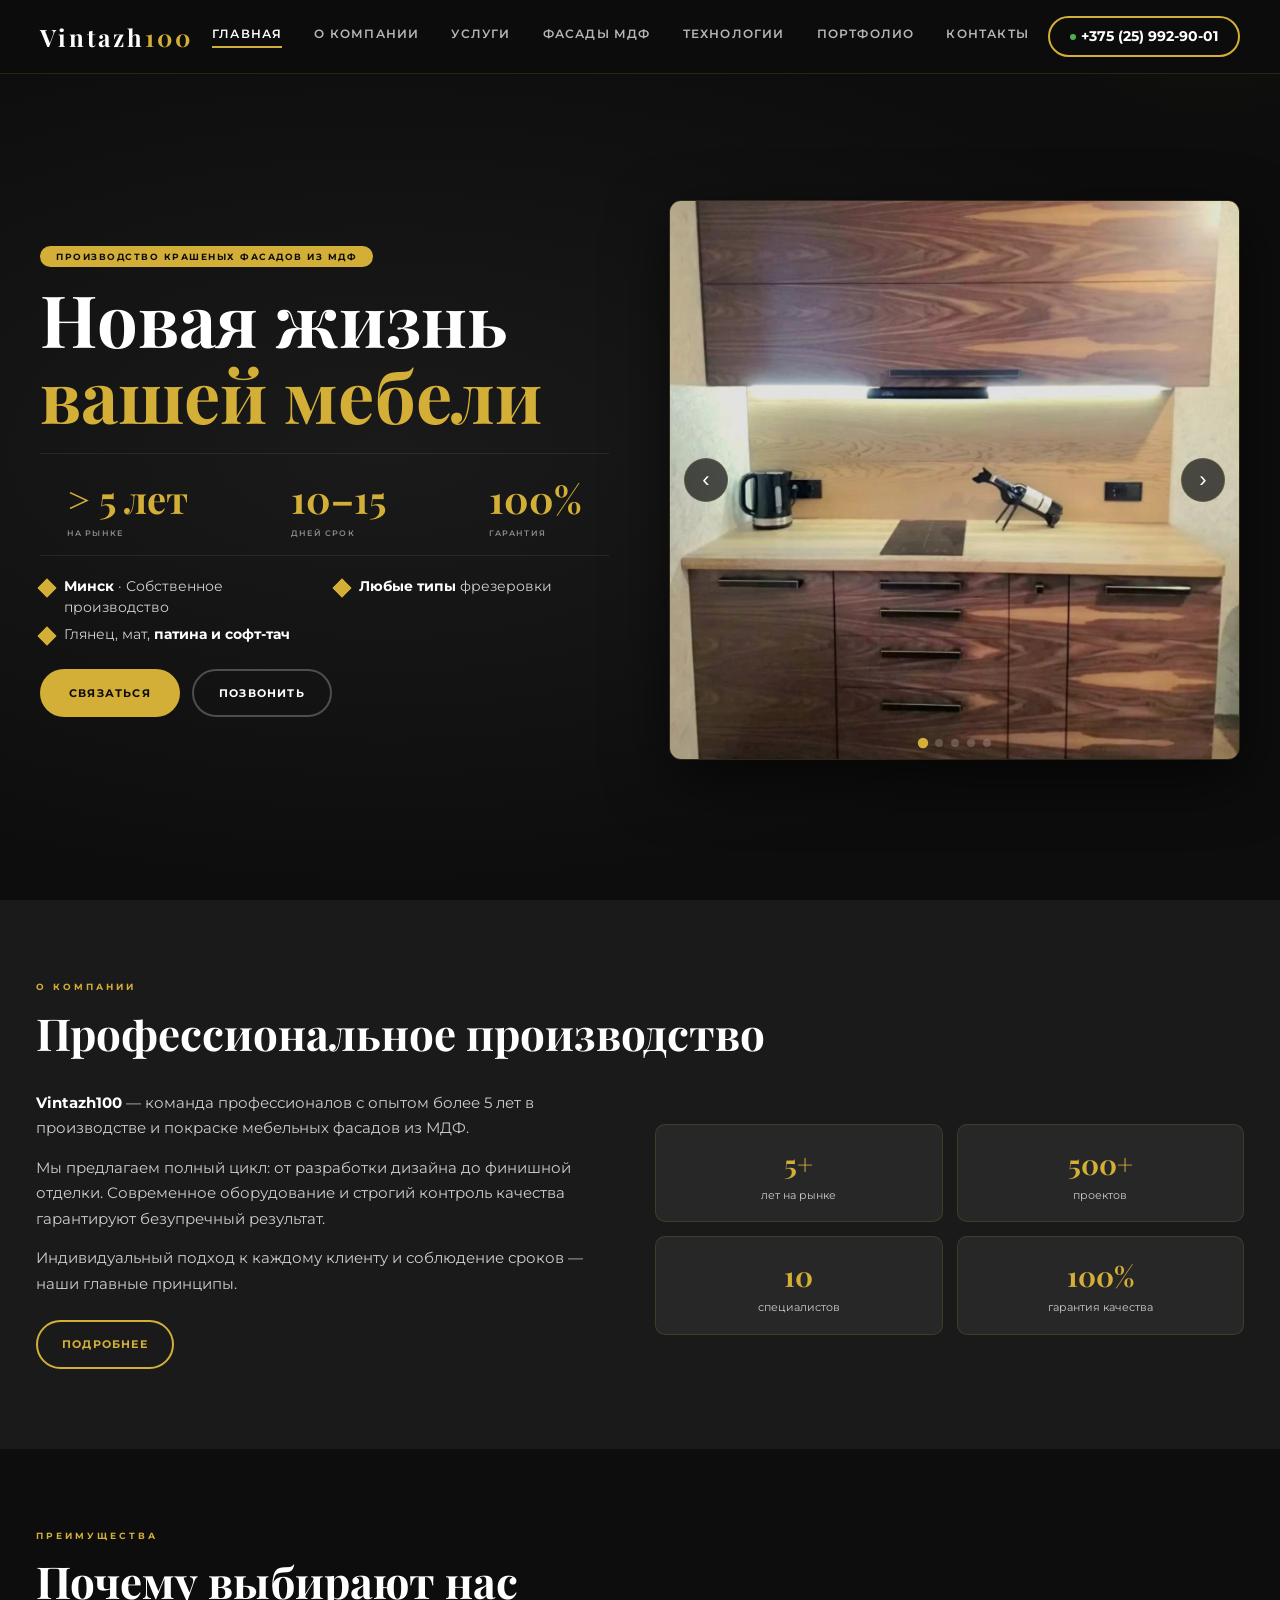
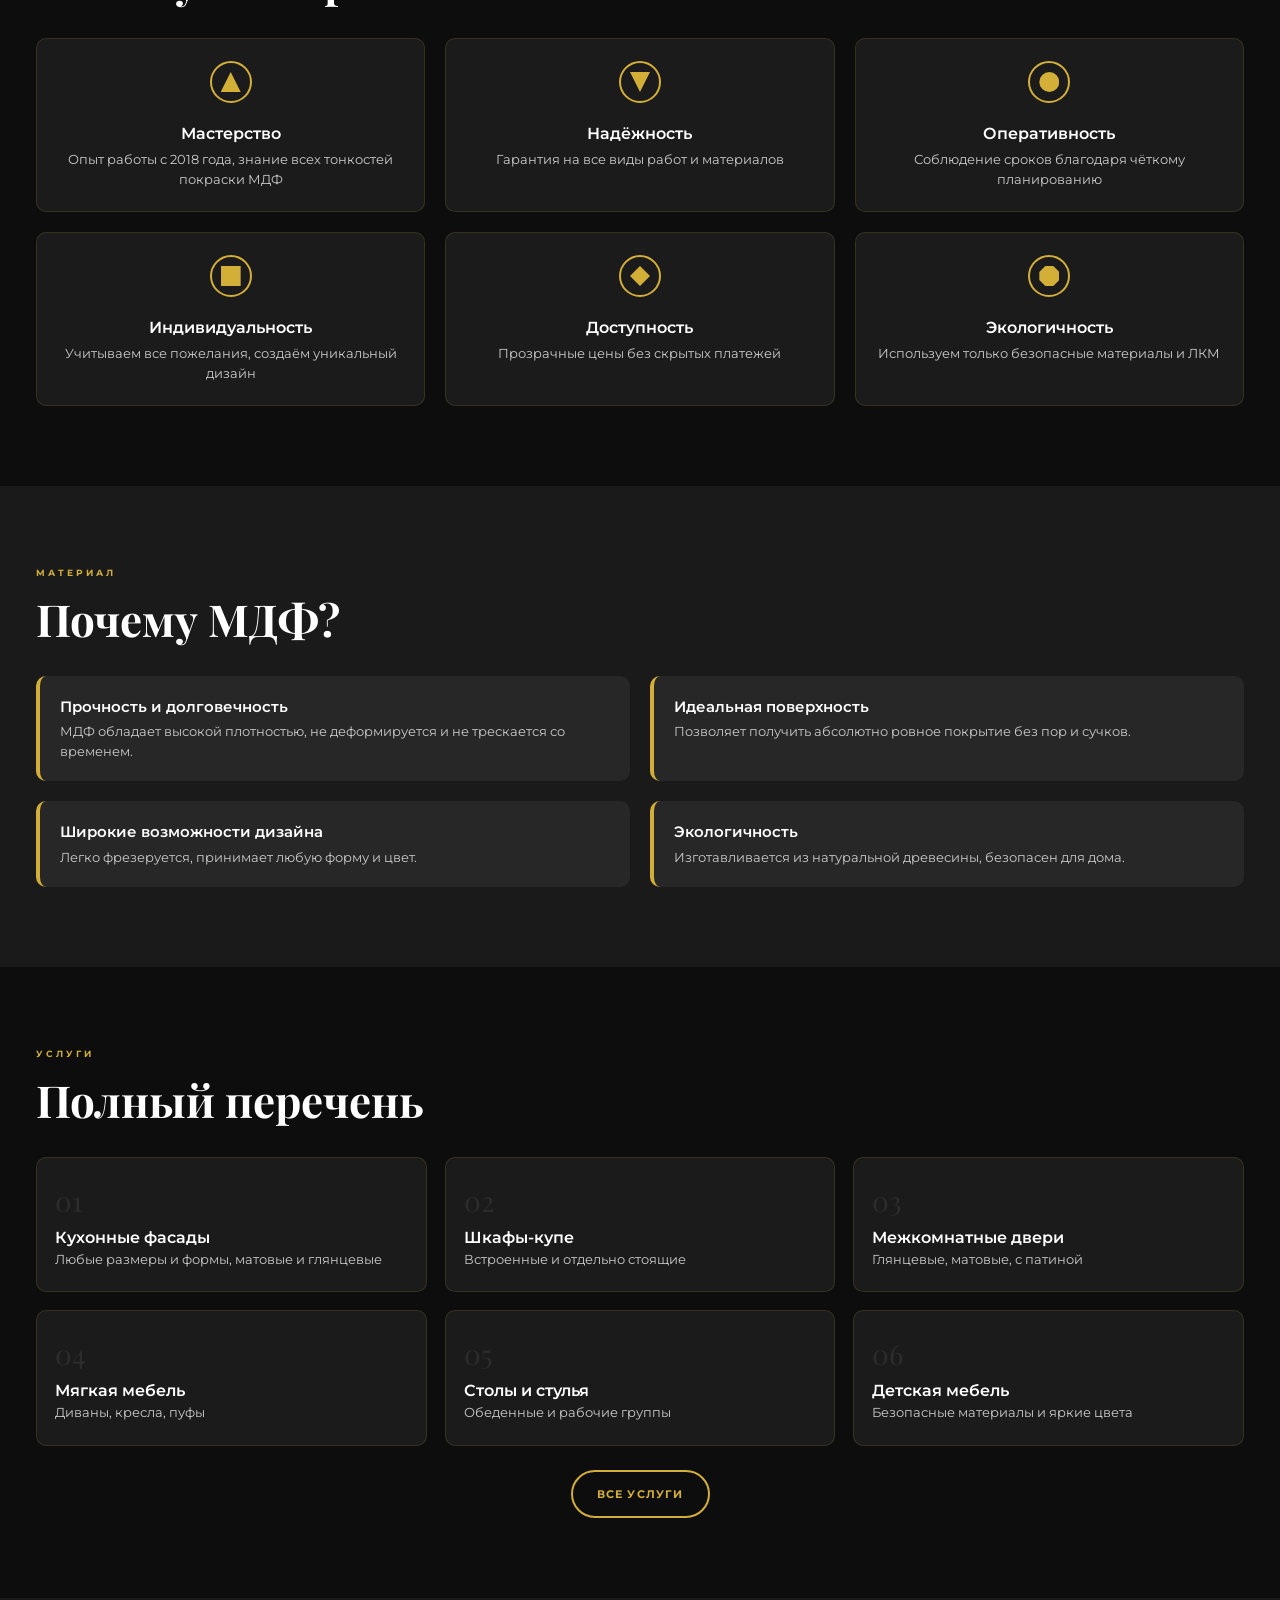
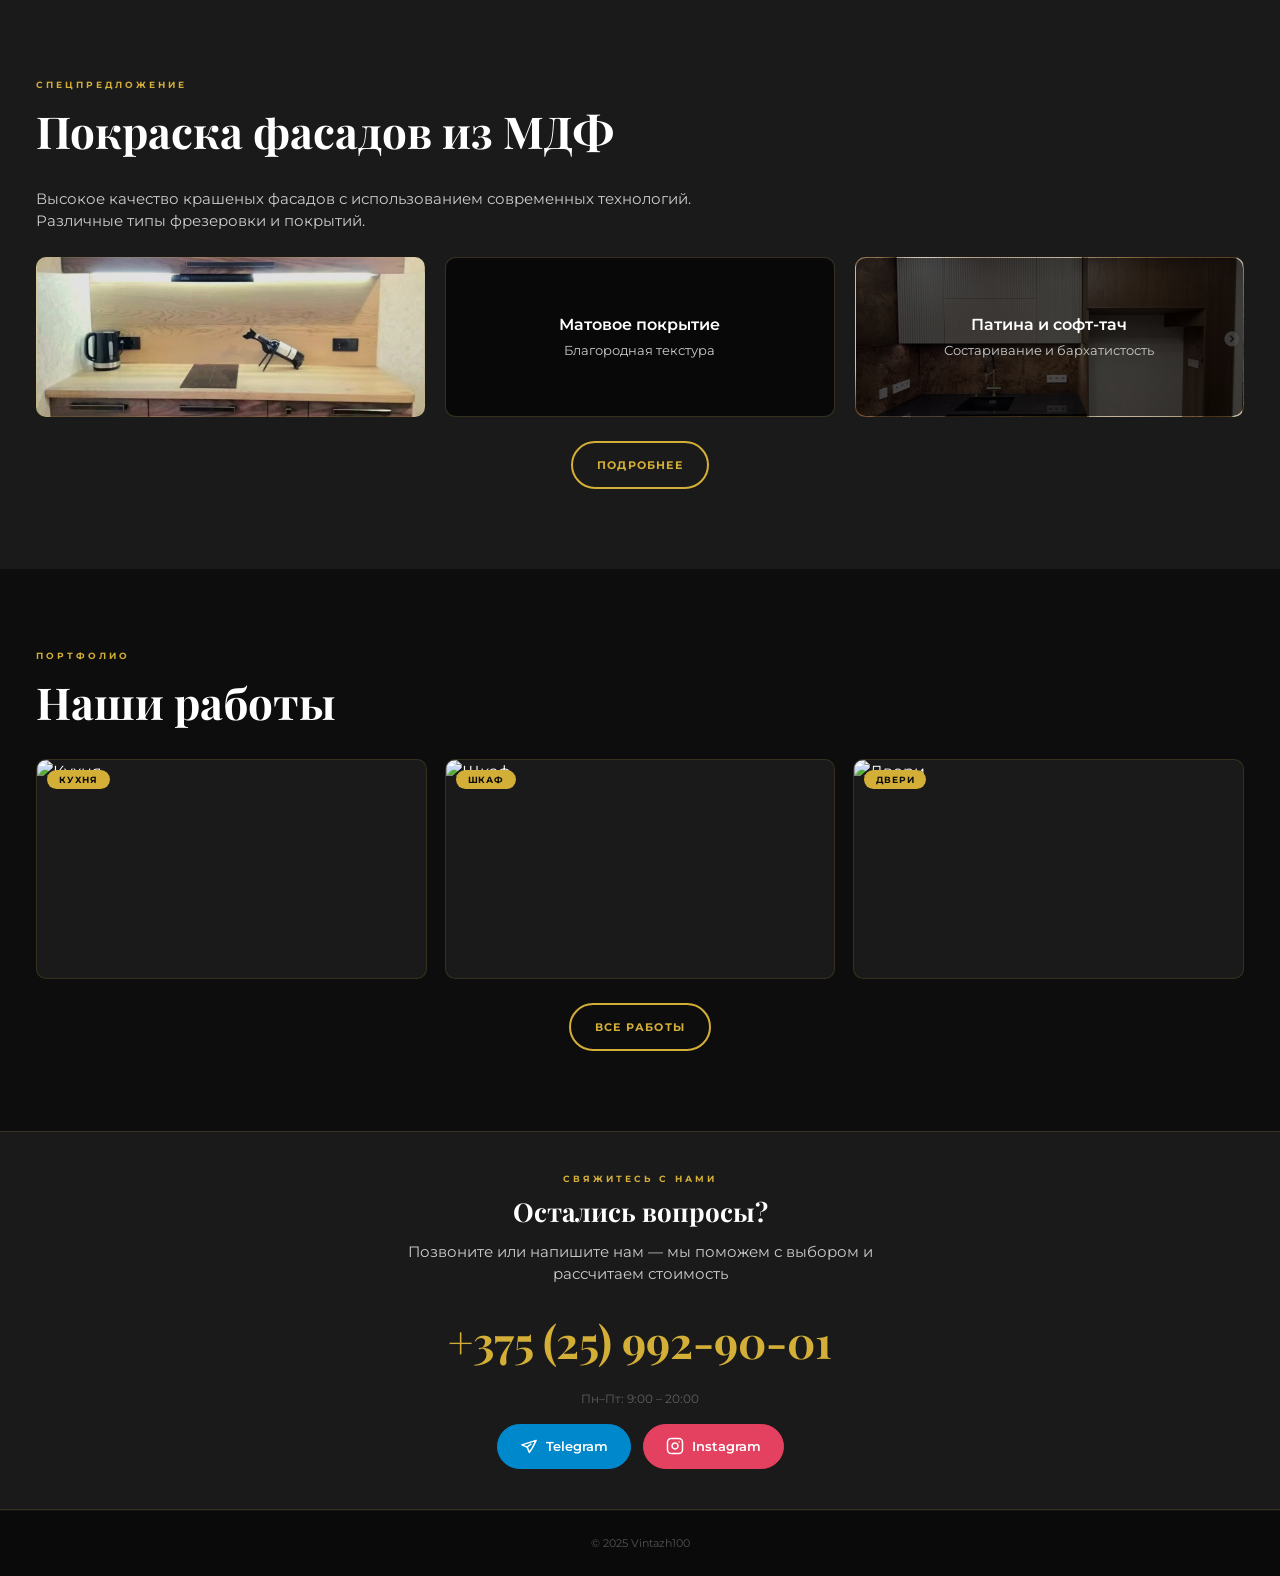
==== index.html @ c91fcf97 "Update index.html" ====
<!DOCTYPE html>
<html lang="ru">

<head>
    <meta charset="UTF-8">
    <meta name="viewport" content="width=device-width, initial-scale=1.0, maximum-scale=1.0, user-scalable=yes">
    <title>Главная | Vintazh100 — покраска фасадов МДФ</title>

    <link rel="preconnect" href="https://fonts.googleapis.com">
    <link rel="preconnect" href="https://fonts.gstatic.com" crossorigin>
    <link href="https://fonts.googleapis.com/css2?family=Montserrat:wght@400;500;600;700;800&family=Playfair+Display:wght@400;600;700&display=swap" rel="stylesheet">

    <style>
        /* ===== RESET & BASE ===== */
        
        * {
            margin: 0;
            padding: 0;
            box-sizing: border-box;
        }
        
        html {
            scroll-behavior: smooth;
        }
        
        body {
            font-family: 'Montserrat', sans-serif;
            background: #0d0d0d;
            color: #ffffff;
            line-height: 1.5;
            -webkit-font-smoothing: antialiased;
        }
        
        a {
            text-decoration: none;
            color: inherit;
        }
        
        .container {
            max-width: 1300px;
            margin: 0 auto;
            padding: 0 16px;
        }
        /* ===== VARIABLES ===== */
        
         :root {
            --accent: #d4af37;
            --dark: #0d0d0d;
            --gray: #cccccc;
            --card-bg: rgba(255, 255, 255, 0.06);
            --border: rgba(212, 175, 55, 0.15);
            --shadow: 0 10px 40px rgba(0, 0, 0, 0.5);
            --transition: 0.3s ease;
        }
        /* ===== HEADER ===== */
        
        .header {
            position: fixed;
            top: 0;
            left: 0;
            width: 100%;
            z-index: 1000;
            padding: 10px 16px;
            display: flex;
            align-items: center;
            justify-content: space-between;
            background: rgba(13, 13, 13, 0.95);
            backdrop-filter: blur(16px);
            border-bottom: 1px solid var(--border);
            transition: box-shadow 0.3s;
            flex-wrap: wrap;
            gap: 6px;
        }
        
        .header.scrolled {
            box-shadow: 0 4px 30px rgba(0, 0, 0, 0.6);
        }
        
        .header-logo {
            font-family: 'Playfair Display', serif;
            font-size: 20px;
            font-weight: 700;
            letter-spacing: 3px;
        }
        
        .header-logo span {
            color: var(--accent);
        }
        
        .header-nav {
            display: flex;
            gap: 8px;
            align-items: center;
            flex-wrap: wrap;
            width: 100%;
            order: 3;
            justify-content: center;
            padding-top: 6px;
            border-top: 1px solid rgba(255, 255, 255, 0.05);
        }
        
        .header-nav a {
            font-size: 9px;
            font-weight: 600;
            letter-spacing: 0.6px;
            text-transform: uppercase;
            color: rgba(255, 255, 255, 0.7);
            transition: color 0.3s, border-bottom 0.3s;
            padding-bottom: 3px;
            border-bottom: 2px solid transparent;
        }
        
        .header-nav a:hover,
        .header-nav a.active {
            color: #fff;
            border-bottom-color: var(--accent);
        }
        
        .header-phone {
            display: flex;
            align-items: center;
            gap: 5px;
            font-weight: 700;
            font-size: 11px;
            padding: 5px 12px;
            border: 2px solid var(--accent);
            border-radius: 50px;
            transition: background 0.3s, color 0.3s;
            flex-shrink: 0;
        }
        
        .header-phone:hover {
            background: var(--accent);
            color: #0d0d0d;
        }
        
        .header-phone-dot {
            width: 6px;
            height: 6px;
            background: #4CAF50;
            border-radius: 50%;
            animation: pulse-dot 2s infinite;
            flex-shrink: 0;
        }
        
        @keyframes pulse-dot {
            0%,
            100% {
                box-shadow: 0 0 0 0 rgba(76, 175, 80, 0.4);
            }
            50% {
                box-shadow: 0 0 0 8px rgba(76, 175, 80, 0);
            }
        }
        /* ===== HERO ===== */
        
        .hero {
            min-height: 100vh;
            display: flex;
            flex-direction: column;
            align-items: center;
            padding: 100px 16px 40px;
            gap: 30px;
            background: radial-gradient(ellipse at 30% 50%, #1a1a1a 0%, #0d0d0d 70%);
            position: relative;
            overflow: hidden;
        }
        
        .hero::before {
            content: '';
            position: absolute;
            top: -30%;
            right: -10%;
            width: 400px;
            height: 400px;
            background: radial-gradient(circle, rgba(212, 175, 55, 0.05) 0%, transparent 70%);
            border-radius: 50%;
            pointer-events: none;
        }
        
        .hero-content {
            flex: 1;
            max-width: 700px;
            position: relative;
            z-index: 2;
            animation: fadeUp 1s ease;
            width: 100%;
        }
        
        .hero-badge {
            display: inline-block;
            background: var(--accent);
            color: #0d0d0d;
            padding: 4px 16px;
            border-radius: 50px;
            font-size: 9px;
            font-weight: 700;
            letter-spacing: 1.5px;
            text-transform: uppercase;
            margin-bottom: 14px;
        }
        
        .hero-title {
            font-family: 'Playfair Display', serif;
            font-size: 38px;
            font-weight: 700;
            line-height: 1.05;
            margin-bottom: 12px;
        }
        
        .hero-title span {
            color: var(--accent);
        }
        
        .hero-stats {
            display: flex;
            gap: 20px;
            margin: 20px 0;
            padding: 16px 0;
            border-top: 1px solid rgba(255, 255, 255, 0.08);
            border-bottom: 1px solid rgba(255, 255, 255, 0.08);
            flex-wrap: wrap;
            justify-content: space-around;
        }
        
        .hero-stat-number {
            font-family: 'Playfair Display', serif;
            font-size: 28px;
            font-weight: 700;
            color: var(--accent);
        }
        
        .hero-stat-label {
            font-size: 8px;
            letter-spacing: 1.2px;
            text-transform: uppercase;
            color: rgba(255, 255, 255, 0.5);
            font-weight: 600;
        }
        
        .hero-features {
            display: grid;
            grid-template-columns: 1fr;
            gap: 6px 20px;
            margin: 16px 0 24px;
            list-style: none;
        }
        
        .hero-features li {
            font-size: 14px;
            color: rgba(255, 255, 255, 0.8);
            padding-left: 24px;
            position: relative;
        }
        
        .hero-features li::before {
            content: '';
            position: absolute;
            left: 0;
            top: 5px;
            width: 14px;
            height: 14px;
            background: var(--accent);
            clip-path: polygon(0 0, 100% 0, 100% 100%, 0 100%);
            transform: rotate(45deg);
        }
        
        .hero-features li strong {
            color: #fff;
        }
        
        .hero-buttons {
            display: flex;
            gap: 12px;
            flex-wrap: wrap;
        }
        
        .hero-buttons .btn {
            flex: 1;
            min-width: 140px;
            justify-content: center;
        }
        
        .btn {
            display: inline-flex;
            align-items: center;
            gap: 6px;
            padding: 14px 24px;
            font-size: 11px;
            font-weight: 700;
            letter-spacing: 1.2px;
            text-transform: uppercase;
            border-radius: 50px;
            transition: var(--transition);
            border: none;
            cursor: pointer;
            font-family: 'Montserrat', sans-serif;
            text-align: center;
        }
        
        .btn-primary {
            background: var(--accent);
            color: #0d0d0d;
        }
        
        .btn-primary:hover {
            background: #fff;
            transform: translateY(-2px);
            box-shadow: 0 8px 30px rgba(212, 175, 55, 0.3);
        }
        
        .btn-outline {
            background: transparent;
            border: 2px solid rgba(255, 255, 255, 0.25);
            color: #fff;
        }
        
        .btn-outline:hover {
            border-color: var(--accent);
            color: var(--accent);
            transform: translateY(-2px);
        }
        
        .hero-slider-wrapper {
            flex: 1;
            position: relative;
            border-radius: 12px;
            overflow: hidden;
            height: 280px;
            width: 100%;
            box-shadow: 0 20px 60px rgba(0, 0, 0, 0.6);
            border: 1px solid var(--border);
            animation: fadeIn 1.2s ease;
        }
        
        .hero-slider {
            display: flex;
            height: 100%;
            transition: transform 0.6s cubic-bezier(0.25, 0.8, 0.25, 1);
        }
        
        .hero-slider-slide {
            flex: 0 0 100%;
            height: 100%;
        }
        
        .hero-slider-slide img {
            width: 100%;
            height: 100%;
            object-fit: cover;
        }
        
        .slider-btn {
            position: absolute;
            top: 50%;
            transform: translateY(-50%);
            width: 32px;
            height: 32px;
            border-radius: 50%;
            background: rgba(13, 13, 13, 0.7);
            backdrop-filter: blur(6px);
            border: 1px solid var(--border);
            color: #fff;
            font-size: 16px;
            cursor: pointer;
            transition: var(--transition);
            display: flex;
            align-items: center;
            justify-content: center;
            z-index: 5;
        }
        
        .slider-btn:hover {
            background: var(--accent);
            color: #0d0d0d;
        }
        
        .slider-btn-prev {
            left: 8px;
        }
        
        .slider-btn-next {
            right: 8px;
        }
        
        .slider-dots {
            position: absolute;
            bottom: 12px;
            left: 50%;
            transform: translateX(-50%);
            display: flex;
            gap: 8px;
            z-index: 5;
        }
        
        .slider-dot {
            width: 8px;
            height: 8px;
            border-radius: 50%;
            background: rgba(255, 255, 255, 0.2);
            border: none;
            cursor: pointer;
            transition: var(--transition);
        }
        
        .slider-dot.active {
            background: var(--accent);
            transform: scale(1.3);
        }
        
        .slider-dot:hover {
            background: #fff;
        }
        /* ===== SECTION BASE ===== */
        
        .section {
            padding: 50px 16px;
            position: relative;
        }
        
        .section-dark {
            background: #1a1a1a;
        }
        
        .section-darker {
            background: #0d0d0d;
        }
        
        .section-label {
            font-size: 9px;
            font-weight: 700;
            letter-spacing: 3px;
            text-transform: uppercase;
            color: var(--accent);
            margin-bottom: 6px;
        }
        
        .section-title {
            font-family: 'Playfair Display', serif;
            font-size: 28px;
            font-weight: 700;
            margin-bottom: 24px;
        }
        
        .section-sub {
            font-size: 15px;
            color: var(--gray);
            max-width: 700px;
            margin-bottom: 24px;
        }
        /* ===== ABOUT ===== */
        
        .about-grid {
            display: grid;
            grid-template-columns: 1fr;
            gap: 30px;
            align-items: center;
        }
        
        .about-text p {
            font-size: 15px;
            line-height: 1.7;
            color: var(--gray);
            margin-bottom: 14px;
        }
        
        .about-text p strong {
            color: #fff;
        }
        
        .about-stats {
            display: grid;
            grid-template-columns: 1fr 1fr;
            gap: 14px;
        }
        
        .about-stat {
            background: var(--card-bg);
            padding: 18px 12px;
            border-radius: 10px;
            text-align: center;
            border: 1px solid var(--border);
            transition: var(--transition);
        }
        
        .about-stat:hover {
            border-color: var(--accent);
            transform: translateY(-3px);
        }
        
        .about-stat-number {
            font-family: 'Playfair Display', serif;
            font-size: 28px;
            font-weight: 700;
            color: var(--accent);
        }
        
        .about-stat-label {
            font-size: 11px;
            color: var(--gray);
            margin-top: 2px;
        }
        /* ===== ADVANTAGES ===== */
        
        .advantages-grid {
            display: grid;
            grid-template-columns: 1fr;
            gap: 20px;
        }
        
        .advantage-item {
            background: var(--card-bg);
            padding: 22px 18px;
            border-radius: 10px;
            text-align: center;
            border: 1px solid var(--border);
            transition: var(--transition);
        }
        
        .advantage-item:hover {
            transform: translateY(-4px);
            border-color: var(--accent);
            box-shadow: var(--shadow);
        }
        
        .advantage-icon {
            font-size: 0;
            position: relative;
            display: inline-block;
            width: 42px;
            height: 42px;
            margin-bottom: 12px;
            border: 2px solid var(--accent);
            border-radius: 50%;
            transition: background 0.3s;
        }
        
        .advantage-item:hover .advantage-icon {
            background: var(--accent);
        }
        
        .advantage-icon::after {
            content: '';
            position: absolute;
            top: 50%;
            left: 50%;
            transform: translate(-50%, -50%);
            width: 20px;
            height: 20px;
            background: var(--accent);
            clip-path: var(--icon-shape, polygon(50% 0%, 0% 100%, 100% 100%));
            transition: background 0.3s;
        }
        
        .advantage-item:hover .advantage-icon::after {
            background: #0d0d0d;
        }
        
        .advantage-item:nth-child(1) .advantage-icon {
            --icon-shape: polygon(50% 0%, 0% 100%, 100% 100%);
        }
        
        .advantage-item:nth-child(2) .advantage-icon {
            --icon-shape: polygon(0% 0%, 100% 0%, 50% 100%);
        }
        
        .advantage-item:nth-child(3) .advantage-icon {
            --icon-shape: circle(50% at 50% 50%);
        }
        
        .advantage-item:nth-child(4) .advantage-icon {
            --icon-shape: polygon(0% 0%, 100% 0%, 100% 100%, 0% 100%);
        }
        
        .advantage-item:nth-child(5) .advantage-icon {
            --icon-shape: polygon(50% 0%, 100% 50%, 50% 100%, 0% 50%);
        }
        
        .advantage-item:nth-child(6) .advantage-icon {
            --icon-shape: polygon(30% 0%, 70% 0%, 100% 30%, 100% 70%, 70% 100%, 30% 100%, 0% 70%, 0% 30%);
        }
        
        .advantage-title {
            font-size: 16px;
            font-weight: 600;
            margin-bottom: 4px;
        }
        
        .advantage-desc {
            font-size: 13px;
            color: var(--gray);
        }
        /* ===== WHY MDF ===== */
        
        .mdf-why-grid {
            display: grid;
            grid-template-columns: 1fr;
            gap: 20px;
        }
        
        .mdf-why-item {
            background: var(--card-bg);
            padding: 20px;
            border-radius: 10px;
            border-left: 4px solid var(--accent);
        }
        
        .mdf-why-item h4 {
            font-size: 15px;
            font-weight: 600;
            margin-bottom: 4px;
        }
        
        .mdf-why-item p {
            font-size: 13px;
            color: var(--gray);
        }
        /* ===== SERVICES FULL ===== */
        
        .services-full-grid {
            display: grid;
            grid-template-columns: 1fr;
            gap: 18px;
        }
        
        .service-full-card {
            background: var(--card-bg);
            padding: 22px 18px;
            border-radius: 10px;
            border: 1px solid var(--border);
            transition: var(--transition);
        }
        
        .service-full-card:hover {
            transform: translateY(-4px);
            border-color: var(--accent);
            box-shadow: var(--shadow);
        }
        
        .service-full-card .num {
            font-family: 'Playfair Display', serif;
            font-size: 28px;
            color: rgba(255, 255, 255, 0.08);
            margin-bottom: 4px;
        }
        
        .service-full-card h3 {
            font-size: 16px;
            font-weight: 600;
        }
        
        .service-full-card p {
            font-size: 13px;
            color: var(--gray);
        }
        /* ===== MDF ===== */
        
        .mdf-grid {
            display: grid;
            grid-template-columns: 1fr;
            gap: 20px;
            margin-top: 16px;
        }
        
        .mdf-item {
            position: relative;
            border-radius: 10px;
            padding: 30px 20px;
            text-align: center;
            background-size: cover;
            background-position: center;
            background-color: #1a1a1a;
            min-height: 160px;
            display: flex;
            flex-direction: column;
            justify-content: center;
            align-items: center;
            border: 1px solid var(--border);
            transition: transform 0.3s, border-color 0.3s, box-shadow 0.3s;
            overflow: hidden;
            cursor: default;
        }
        
        .mdf-item::before {
            content: '';
            position: absolute;
            inset: 0;
            background: rgba(0, 0, 0, 0.7);
            transition: opacity 0.5s ease;
            border-radius: 10px;
            z-index: 1;
        }
        
        .mdf-item.active::before,
        .mdf-item:hover::before {
            opacity: 0;
        }
        
        .mdf-item h4,
        .mdf-item p {
            position: relative;
            z-index: 2;
            transition: opacity 0.5s ease;
            margin: 0;
        }
        
        .mdf-item h4 {
            font-size: 16px;
            font-weight: 600;
            margin-bottom: 4px;
        }
        
        .mdf-item p {
            font-size: 13px;
            color: var(--gray);
        }
        
        .mdf-item.active h4,
        .mdf-item.active p,
        .mdf-item:hover h4,
        .mdf-item:hover p {
            opacity: 0;
        }
        
        .mdf-item:hover {
            transform: translateY(-4px);
            border-color: var(--accent);
            box-shadow: var(--shadow);
        }
        /* ===== PORTFOLIO ===== */
        
        .gallery-grid {
            display: grid;
            grid-template-columns: 1fr;
            gap: 18px;
        }
        
        .gallery-item {
            position: relative;
            height: 220px;
            border-radius: 10px;
            overflow: hidden;
            background: #1a1a1a;
            border: 1px solid var(--border);
            transition: var(--transition);
        }
        
        .gallery-item:hover {
            border-color: var(--accent);
            transform: scale(1.02);
        }
        
        .gallery-item img {
            width: 100%;
            height: 100%;
            object-fit: cover;
            transition: transform 0.4s;
        }
        
        .gallery-item:hover img {
            transform: scale(1.06);
        }
        
        .gallery-item .badge {
            position: absolute;
            top: 10px;
            left: 10px;
            background: var(--accent);
            color: #0d0d0d;
            padding: 3px 12px;
            border-radius: 50px;
            font-size: 9px;
            font-weight: 700;
            letter-spacing: 0.8px;
            text-transform: uppercase;
            z-index: 2;
        }
        
        .gallery-item .overlay {
            position: absolute;
            bottom: 0;
            left: 0;
            right: 0;
            padding: 18px 16px;
            background: linear-gradient(transparent, rgba(0, 0, 0, 0.85));
            opacity: 0;
            transition: opacity 0.3s;
            z-index: 2;
        }
        
        .gallery-item:hover .overlay {
            opacity: 1;
        }
        
        .gallery-item .title {
            font-family: 'Playfair Display', serif;
            font-size: 17px;
        }
        
        .gallery-item .desc {
            font-size: 12px;
            color: #ccc;
        }
        /* ===== CONTACT ===== */
        
        .contact-section {
            padding: 40px 16px;
            background: #1a1a1a;
            text-align: center;
            border-top: 1px solid var(--border);
            border-bottom: 1px solid var(--border);
        }
        
        .contact-section .section-title {
            margin-bottom: 10px;
            font-size: 26px;
        }
        
        .contact-phone {
            font-family: 'Playfair Display', serif;
            font-size: 28px;
            font-weight: 700;
            color: var(--accent);
            display: inline-block;
            margin: 12px 0 16px;
            transition: color 0.3s;
        }
        
        .contact-phone:hover {
            color: #fff;
        }
        
        .contact-messengers {
            display: flex;
            gap: 12px;
            justify-content: center;
            flex-wrap: wrap;
        }
        
        .messenger-btn {
            display: inline-flex;
            align-items: center;
            gap: 8px;
            padding: 12px 22px;
            border-radius: 50px;
            font-size: 13px;
            font-weight: 600;
            transition: var(--transition);
            background: rgba(255, 255, 255, 0.06);
            border: 1px solid rgba(255, 255, 255, 0.1);
        }
        
        .messenger-btn:hover {
            background: var(--accent);
            color: #0d0d0d;
            transform: translateY(-2px);
        }
        
        .messenger-btn svg {
            width: 18px;
            height: 18px;
        }
        
        .messenger-btn.telegram {
            background: #0088cc;
            color: #fff;
            border-color: #0088cc;
        }
        
        .messenger-btn.telegram:hover {
            background: #0077b3;
            border-color: #0077b3;
        }
        
        .messenger-btn.instagram {
            background: #E4405F;
            color: #fff;
            border-color: #E4405F;
        }
        
        .messenger-btn.instagram:hover {
            background: #d6304f;
            border-color: #d6304f;
        }
        /* ===== FOOTER ===== */
        
        .footer {
            padding: 24px 16px;
            background: #0a0a0a;
            color: rgba(255, 255, 255, 0.3);
            text-align: center;
            font-size: 11px;
            border-top: 1px solid rgba(255, 255, 255, 0.04);
        }
        /* ===== ANIMATIONS ===== */
        
        @keyframes fadeUp {
            from {
                opacity: 0;
                transform: translateY(30px);
            }
            to {
                opacity: 1;
                transform: translateY(0);
            }
        }
        
        @keyframes fadeIn {
            from {
                opacity: 0;
            }
            to {
                opacity: 1;
            }
        }
        /* ===== RESPONSIVE ===== */
        
        @media (min-width: 481px) {
            .hero-title {
                font-size: 48px;
            }
            .hero-features {
                grid-template-columns: 1fr 1fr;
            }
            .advantages-grid {
                grid-template-columns: 1fr 1fr;
            }
            .mdf-why-grid {
                grid-template-columns: 1fr 1fr;
            }
            .services-full-grid {
                grid-template-columns: 1fr 1fr;
            }
            .gallery-grid {
                grid-template-columns: 1fr 1fr;
            }
        }
        
        @media (min-width: 769px) {
            .header {
                padding: 16px 40px;
                flex-wrap: nowrap;
            }
            .header-logo {
                font-size: 24px;
            }
            .header-nav {
                width: auto;
                order: 0;
                border-top: none;
                padding-top: 0;
                gap: 32px;
            }
            .header-nav a {
                font-size: 12px;
                letter-spacing: 1.2px;
            }
            .header-phone {
                font-size: 14px;
                padding: 8px 20px;
            }
            .hero {
                flex-direction: row;
                padding: 120px 40px 60px;
                gap: 60px;
            }
            .hero-title {
                font-size: 72px;
            }
            .hero-slider-wrapper {
                height: 560px;
                min-width: 400px;
            }
            .hero-features {
                grid-template-columns: 1fr 1fr;
            }
            .hero-stats {
                gap: 50px;
            }
            .hero-stat-number {
                font-size: 38px;
            }
            .section {
                padding: 80px 20px;
            }
            .section-title {
                font-size: 44px;
            }
            .advantages-grid {
                grid-template-columns: repeat(3, 1fr);
            }
            .mdf-why-grid {
                grid-template-columns: repeat(2, 1fr);
            }
            .services-full-grid {
                grid-template-columns: repeat(3, 1fr);
            }
            .mdf-grid {
                grid-template-columns: repeat(3, 1fr);
            }
            .gallery-grid {
                grid-template-columns: repeat(3, 1fr);
            }
            .about-grid {
                grid-template-columns: 1fr 1fr;
            }
            .contact-phone {
                font-size: 44px;
            }
            .slider-btn {
                width: 44px;
                height: 44px;
                font-size: 22px;
            }
            .slider-btn-prev {
                left: 14px;
            }
            .slider-btn-next {
                right: 14px;
            }
            .hero-buttons .btn {
                flex: 0 1 auto;
            }
            .about-stats {
                grid-template-columns: 1fr 1fr;
            }
        }
        
        @media (max-width: 480px) {
            .hero-title {
                font-size: 30px;
            }
            .hero-stat-number {
                font-size: 24px;
            }
            .hero-slider-wrapper {
                height: 220px;
            }
            .slider-btn {
                width: 28px;
                height: 28px;
                font-size: 14px;
            }
            .section-title {
                font-size: 24px;
            }
            .contact-phone {
                font-size: 24px;
            }
            .messenger-btn {
                font-size: 12px;
                padding: 10px 18px;
            }
            .header-logo {
                font-size: 17px;
                letter-spacing: 2px;
            }
            .header-nav a {
                font-size: 8px;
                letter-spacing: 0.4px;
            }
            .header-phone {
                font-size: 10px;
                padding: 4px 10px;
            }
            .hero-badge {
                font-size: 8px;
                padding: 3px 12px;
            }
            .hero-features li {
                font-size: 13px;
            }
            .hero-buttons .btn {
                padding: 12px 18px;
                font-size: 10px;
                min-width: 120px;
            }
            .about-stats {
                grid-template-columns: 1fr 1fr;
                gap: 10px;
            }
            .about-stat {
                padding: 14px 10px;
            }
            .about-stat-number {
                font-size: 24px;
            }
            .gallery-item {
                height: 180px;
            }
        }
    </style>
</head>

<body>

    <!-- ===== HEADER ===== -->
    <header class="header" id="header">
        <a href="index.html" class="header-logo">Vintazh<span>100</span></a>
        <nav class="header-nav">
            <a href="index.html" class="active">Главная</a>
            <a href="about.html">О компании</a>
            <a href="services.html">Услуги</a>
            <a href="mdf.html">Фасады МДФ</a>
            <a href="technology.html">Технологии</a>
            <a href="portfolio.html">Портфолио</a>
            <a href="contacts.html">Контакты</a>
        </nav>
        <a href="tel:+375259929001" class="header-phone">
            <span class="header-phone-dot"></span> +375 (25) 992-90-01
        </a>
    </header>

    <!-- ===== HERO ===== -->
    <section class="hero" id="top">
        <div class="hero-content">
            <div class="hero-badge">Производство крашеных фасадов из МДФ</div>
            <h1 class="hero-title">
                Новая жизнь<br>
                <span>вашей мебели</span>
            </h1>
            <div class="hero-stats">
                <div>
                    <div class="hero-stat-number">> 5 лет</div>
                    <div class="hero-stat-label">на рынке</div>
                </div>
                <div>
                    <div class="hero-stat-number">10–15</div>
                    <div class="hero-stat-label">дней срок</div>
                </div>
                <div>
                    <div class="hero-stat-number">100%</div>
                    <div class="hero-stat-label">гарантия</div>
                </div>
            </div>
            <ul class="hero-features">
                <li><strong>Минск</strong> · Собственное производство</li>
                <li><strong>Любые типы</strong> фрезеровки</li>
                <li>Глянец, мат, <strong>патина и софт-тач</strong></li>
            </ul>
            <div class="hero-buttons">
                <a href="contacts.html" class="btn btn-primary">Связаться</a>
                <a href="tel:+375259929001" class="btn btn-outline">Позвонить</a>
            </div>
        </div>
        <div class="hero-slider-wrapper">
            <div class="hero-slider" id="heroSlider">
                <div class="hero-slider-slide"><img src="image/slide-1.jpg" alt="Фасады"></div>
                <div class="hero-slider-slide"><img src="image/slide-2.jpg" alt="Кухня"></div>
                <div class="hero-slider-slide"><img src="image/slide-3.jpg" alt="Шкаф"></div>
                <div class="hero-slider-slide"><img src="image/slide-4.jpg" alt="Двери"></div>
                <div class="hero-slider-slide"><img src="image/slide-5.jpg" alt="Мягкая мебель"></div>
            </div>
            <button class="slider-btn slider-btn-prev" id="sliderPrev">‹</button>
            <button class="slider-btn slider-btn-next" id="sliderNext">›</button>
            <div class="slider-dots" id="sliderDots"></div>
        </div>
    </section>

    <!-- ===== ABOUT ===== -->
    <section class="section section-dark">
        <div class="container">
            <div class="section-label">О компании</div>
            <h2 class="section-title">Профессиональное производство</h2>
            <div class="about-grid">
                <div class="about-text">
                    <p><strong>Vintazh100</strong> — команда профессионалов с опытом более 5 лет в производстве и покраске мебельных фасадов из МДФ.</p>
                    <p>Мы предлагаем полный цикл: от разработки дизайна до финишной отделки. Современное оборудование и строгий контроль качества гарантируют безупречный результат.</p>
                    <p>Индивидуальный подход к каждому клиенту и соблюдение сроков — наши главные принципы.</p>
                    <a href="about.html" class="btn btn-outline" style="border-color:var(--accent); color:var(--accent); margin-top:10px;">Подробнее</a>
                </div>
                <div class="about-stats">
                    <div class="about-stat">
                        <div class="about-stat-number">5+</div>
                        <div class="about-stat-label">лет на рынке</div>
                    </div>
                    <div class="about-stat">
                        <div class="about-stat-number">500+</div>
                        <div class="about-stat-label">проектов</div>
                    </div>
                    <div class="about-stat">
                        <div class="about-stat-number">10</div>
                        <div class="about-stat-label">специалистов</div>
                    </div>
                    <div class="about-stat">
                        <div class="about-stat-number">100%</div>
                        <div class="about-stat-label">гарантия качества</div>
                    </div>
                </div>
            </div>
        </div>
    </section>

    <!-- ===== ADVANTAGES ===== -->
    <section class="section section-darker">
        <div class="container">
            <div class="section-label">Преимущества</div>
            <h2 class="section-title">Почему выбирают нас</h2>
            <div class="advantages-grid">
                <div class="advantage-item">
                    <div class="advantage-icon"></div>
                    <div class="advantage-title">Мастерство</div>
                    <div class="advantage-desc">Опыт работы с 2018 года, знание всех тонкостей покраски МДФ</div>
                </div>
                <div class="advantage-item">
                    <div class="advantage-icon"></div>
                    <div class="advantage-title">Надёжность</div>
                    <div class="advantage-desc">Гарантия на все виды работ и материалов</div>
                </div>
                <div class="advantage-item">
                    <div class="advantage-icon"></div>
                    <div class="advantage-title">Оперативность</div>
                    <div class="advantage-desc">Соблюдение сроков благодаря чёткому планированию</div>
                </div>
                <div class="advantage-item">
                    <div class="advantage-icon"></div>
                    <div class="advantage-title">Индивидуальность</div>
                    <div class="advantage-desc">Учитываем все пожелания, создаём уникальный дизайн</div>
                </div>
                <div class="advantage-item">
                    <div class="advantage-icon"></div>
                    <div class="advantage-title">Доступность</div>
                    <div class="advantage-desc">Прозрачные цены без скрытых платежей</div>
                </div>
                <div class="advantage-item">
                    <div class="advantage-icon"></div>
                    <div class="advantage-title">Экологичность</div>
                    <div class="advantage-desc">Используем только безопасные материалы и ЛКМ</div>
                </div>
            </div>
        </div>
    </section>

    <!-- ===== WHY MDF ===== -->
    <section class="section section-dark">
        <div class="container">
            <div class="section-label">Материал</div>
            <h2 class="section-title">Почему МДФ?</h2>
            <div class="mdf-why-grid">
                <div class="mdf-why-item">
                    <h4>Прочность и долговечность</h4>
                    <p>МДФ обладает высокой плотностью, не деформируется и не трескается со временем.</p>
                </div>
                <div class="mdf-why-item">
                    <h4>Идеальная поверхность</h4>
                    <p>Позволяет получить абсолютно ровное покрытие без пор и сучков.</p>
                </div>
                <div class="mdf-why-item">
                    <h4>Широкие возможности дизайна</h4>
                    <p>Легко фрезеруется, принимает любую форму и цвет.</p>
                </div>
                <div class="mdf-why-item">
                    <h4>Экологичность</h4>
                    <p>Изготавливается из натуральной древесины, безопасен для дома.</p>
                </div>
            </div>
        </div>
    </section>

    <!-- ===== FULL SERVICES ===== -->
    <section class="section section-darker">
        <div class="container">
            <div class="section-label">Услуги</div>
            <h2 class="section-title">Полный перечень</h2>
            <div class="services-full-grid">
                <div class="service-full-card">
                    <div class="num">01</div>
                    <h3>Кухонные фасады</h3>
                    <p>Любые размеры и формы, матовые и глянцевые</p>
                </div>
                <div class="service-full-card">
                    <div class="num">02</div>
                    <h3>Шкафы-купе</h3>
                    <p>Встроенные и отдельно стоящие</p>
                </div>
                <div class="service-full-card">
                    <div class="num">03</div>
                    <h3>Межкомнатные двери</h3>
                    <p>Глянцевые, матовые, с патиной</p>
                </div>
                <div class="service-full-card">
                    <div class="num">04</div>
                    <h3>Мягкая мебель</h3>
                    <p>Диваны, кресла, пуфы</p>
                </div>
                <div class="service-full-card">
                    <div class="num">05</div>
                    <h3>Столы и стулья</h3>
                    <p>Обеденные и рабочие группы</p>
                </div>
                <div class="service-full-card">
                    <div class="num">06</div>
                    <h3>Детская мебель</h3>
                    <p>Безопасные материалы и яркие цвета</p>
                </div>
            </div>
            <div style="text-align:center; margin-top:24px;">
                <a href="services.html" class="btn btn-outline" style="border-color:var(--accent); color:var(--accent);">Все услуги</a>
            </div>
        </div>
    </section>

    <!-- ===== MDF ===== -->
    <section class="section section-dark">
        <div class="container">
            <div class="section-label">Спецпредложение</div>
            <h2 class="section-title">Покраска фасадов из МДФ</h2>
            <p class="section-sub">Высокое качество крашеных фасадов с использованием современных технологий. Различные типы фрезеровки и покрытий.</p>
            <div class="mdf-grid" id="mdfGrid">
                <div class="mdf-item active" style="background-image: url('image/slide-1.jpg');">
                    <h4>Глянцевое покрытие</h4>
                    <p>Глубокий цвет и зеркальный блеск</p>
                </div>
                <div class="mdf-item" style="background-image: url('image/slide-2.jpg');">
                    <h4>Матовое покрытие</h4>
                    <p>Благородная текстура</p>
                </div>
                <div class="mdf-item" style="background-image: url('image/slide-4.jpg');">
                    <h4>Патина и софт-тач</h4>
                    <p>Состаривание и бархатистость</p>
                </div>
            </div>
            <div style="text-align:center; margin-top:24px;">
                <a href="mdf.html" class="btn btn-outline" style="border-color:var(--accent); color:var(--accent);">Подробнее</a>
            </div>
        </div>
    </section>

    <!-- ===== PORTFOLIO ===== -->
    <section class="section section-darker">
        <div class="container">
            <div class="section-label">Портфолио</div>
            <h2 class="section-title">Наши работы</h2>
            <div class="gallery-grid">
                <div class="gallery-item">
                    <img src="image/gallery-1.jpg" alt="Кухня">
                    <div class="badge">Кухня</div>
                    <div class="overlay">
                        <div class="title">Кухонный гарнитур</div>
                        <div class="desc">Цвет «графит» · 5 дней</div>
                    </div>
                </div>
                <div class="gallery-item">
                    <img src="image/gallery-2.jpg" alt="Шкаф">
                    <div class="badge">Шкаф</div>
                    <div class="overlay">
                        <div class="title">Шкаф-купе</div>
                        <div class="desc">Матовая покраска · 4 дня</div>
                    </div>
                </div>
                <div class="gallery-item">
                    <img src="image/gallery-3.jpg" alt="Двери">
                    <div class="badge">Двери</div>
                    <div class="overlay">
                        <div class="title">Межкомнатные двери</div>
                        <div class="desc">Глянцевое покрытие · 3 дня</div>
                    </div>
                </div>
            </div>
            <div style="text-align:center; margin-top:24px;">
                <a href="portfolio.html" class="btn btn-outline" style="border-color:var(--accent); color:var(--accent);">Все работы</a>
            </div>
        </div>
    </section>

    <!-- ===== CONTACT ===== -->
    <section class="contact-section">
        <div class="container">
            <div class="section-label">Свяжитесь с нами</div>
            <h2 class="section-title">Остались вопросы?</h2>
            <p style="color:var(--gray); font-size:15px; max-width:500px; margin:0 auto 10px;">
                Позвоните или напишите нам — мы поможем с выбором и рассчитаем стоимость
            </p>
            <a href="tel:+375259929001" class="contact-phone">+375 (25) 992-90-01</a>
            <p style="color:rgba(255,255,255,0.3); font-size:12px; margin-bottom:16px;">
                Пн–Пт: 9:00 – 20:00
            </p>
            <div class="contact-messengers">
                <a href="https://t.me/+375259929001" class="messenger-btn telegram" target="_blank">
                    <svg viewBox="0 0 24 24" fill="none" stroke="currentColor" stroke-width="2" stroke-linecap="round" stroke-linejoin="round"><path d="M21.5 4.5L2.5 10.5L9.5 13.5L12.5 20.5L16.5 14.5L21.5 4.5Z"/><path d="M9.5 13.5L14.5 9.5"/></svg> Telegram
                </a>
                <a href="https://www.instagram.com/vintazh100" class="messenger-btn instagram" target="_blank">
                    <svg viewBox="0 0 24 24" fill="none" stroke="currentColor" stroke-width="2" stroke-linecap="round" stroke-linejoin="round"><rect x="2" y="2" width="20" height="20" rx="5" ry="5"/><path d="M16 11.37A4 4 0 1 1 12.63 8 4 4 0 0 1 16 11.37z"/><line x1="17.5" y1="6.5" x2="17.51" y2="6.5"/></svg>                    Instagram
                </a>
            </div>
        </div>
    </section>

    <!-- ===== FOOTER ===== -->
    <footer class="footer">
        <div>© 2025 Vintazh100</div>
    </footer>

    <script>
        // ===== SLIDER =====
        const slider = document.getElementById('heroSlider');
        const slides = slider.querySelectorAll('.hero-slider-slide');
        const total = slides.length;
        let idx = 0,
            isMoving = false;
        const dotsContainer = document.getElementById('sliderDots');

        slides.forEach((_, i) => {
            const dot = document.createElement('button');
            dot.classList.add('slider-dot');
            if (i === 0) dot.classList.add('active');
            dot.dataset.index = i;
            dot.addEventListener('click', () => goTo(i));
            dotsContainer.appendChild(dot);
        });
        const dots = dotsContainer.querySelectorAll('.slider-dot');

        function goTo(index) {
            if (isMoving || index === idx) return;
            isMoving = true;
            idx = index;
            slider.style.transform = `translateX(-${idx * 100}%)`;
            dots.forEach((d, i) => d.classList.toggle('active', i === idx));
            setTimeout(() => isMoving = false, 600);
        }

        function next() {
            goTo((idx + 1) % total);
        }

        function prev() {
            goTo((idx - 1 + total) % total);
        }

        document.getElementById('sliderNext').addEventListener('click', next);
        document.getElementById('sliderPrev').addEventListener('click', prev);

        // ===== MDF AUTOPLAY =====
        const mdfItems = document.querySelectorAll('.mdf-item');
        let mdfIdx = 0,
            mdfInterval;

        function activateMdf(i) {
            mdfItems.forEach((el, idx) => el.classList.toggle('active', idx === i));
        }

        function nextMdf() {
            mdfIdx = (mdfIdx + 1) % mdfItems.length;
            activateMdf(mdfIdx);
        }

        function startMdf() {
            mdfInterval = setInterval(nextMdf, 4000);
        }

        function stopMdf() {
            clearInterval(mdfInterval);
        }
        startMdf();
        const mdfGrid = document.getElementById('mdfGrid');
        mdfGrid.addEventListener('mouseenter', stopMdf);
        mdfGrid.addEventListener('mouseleave', startMdf);

        // ===== HEADER SCROLL SHADOW =====
        window.addEventListener('scroll', () => {
            document.getElementById('header').classList.toggle('scrolled', window.scrollY > 50);
        });
    </script>

</body>

</html>
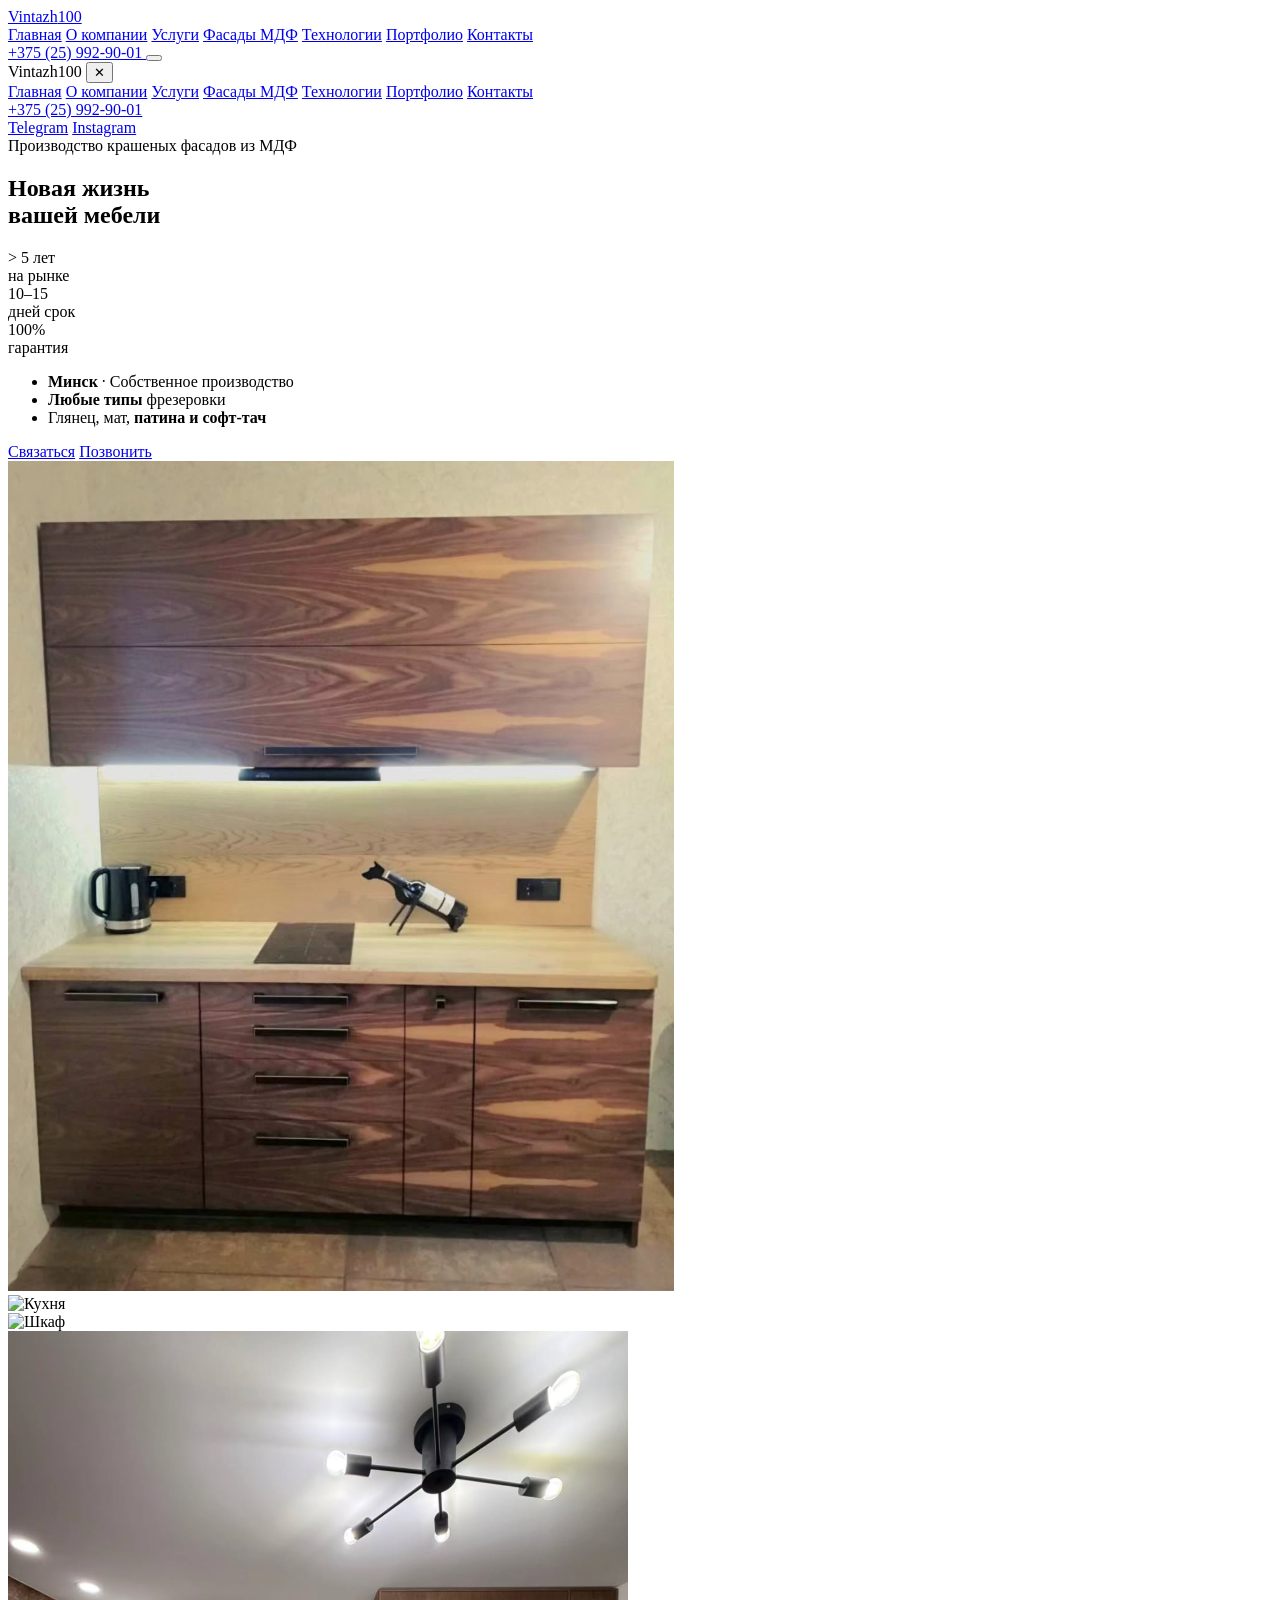
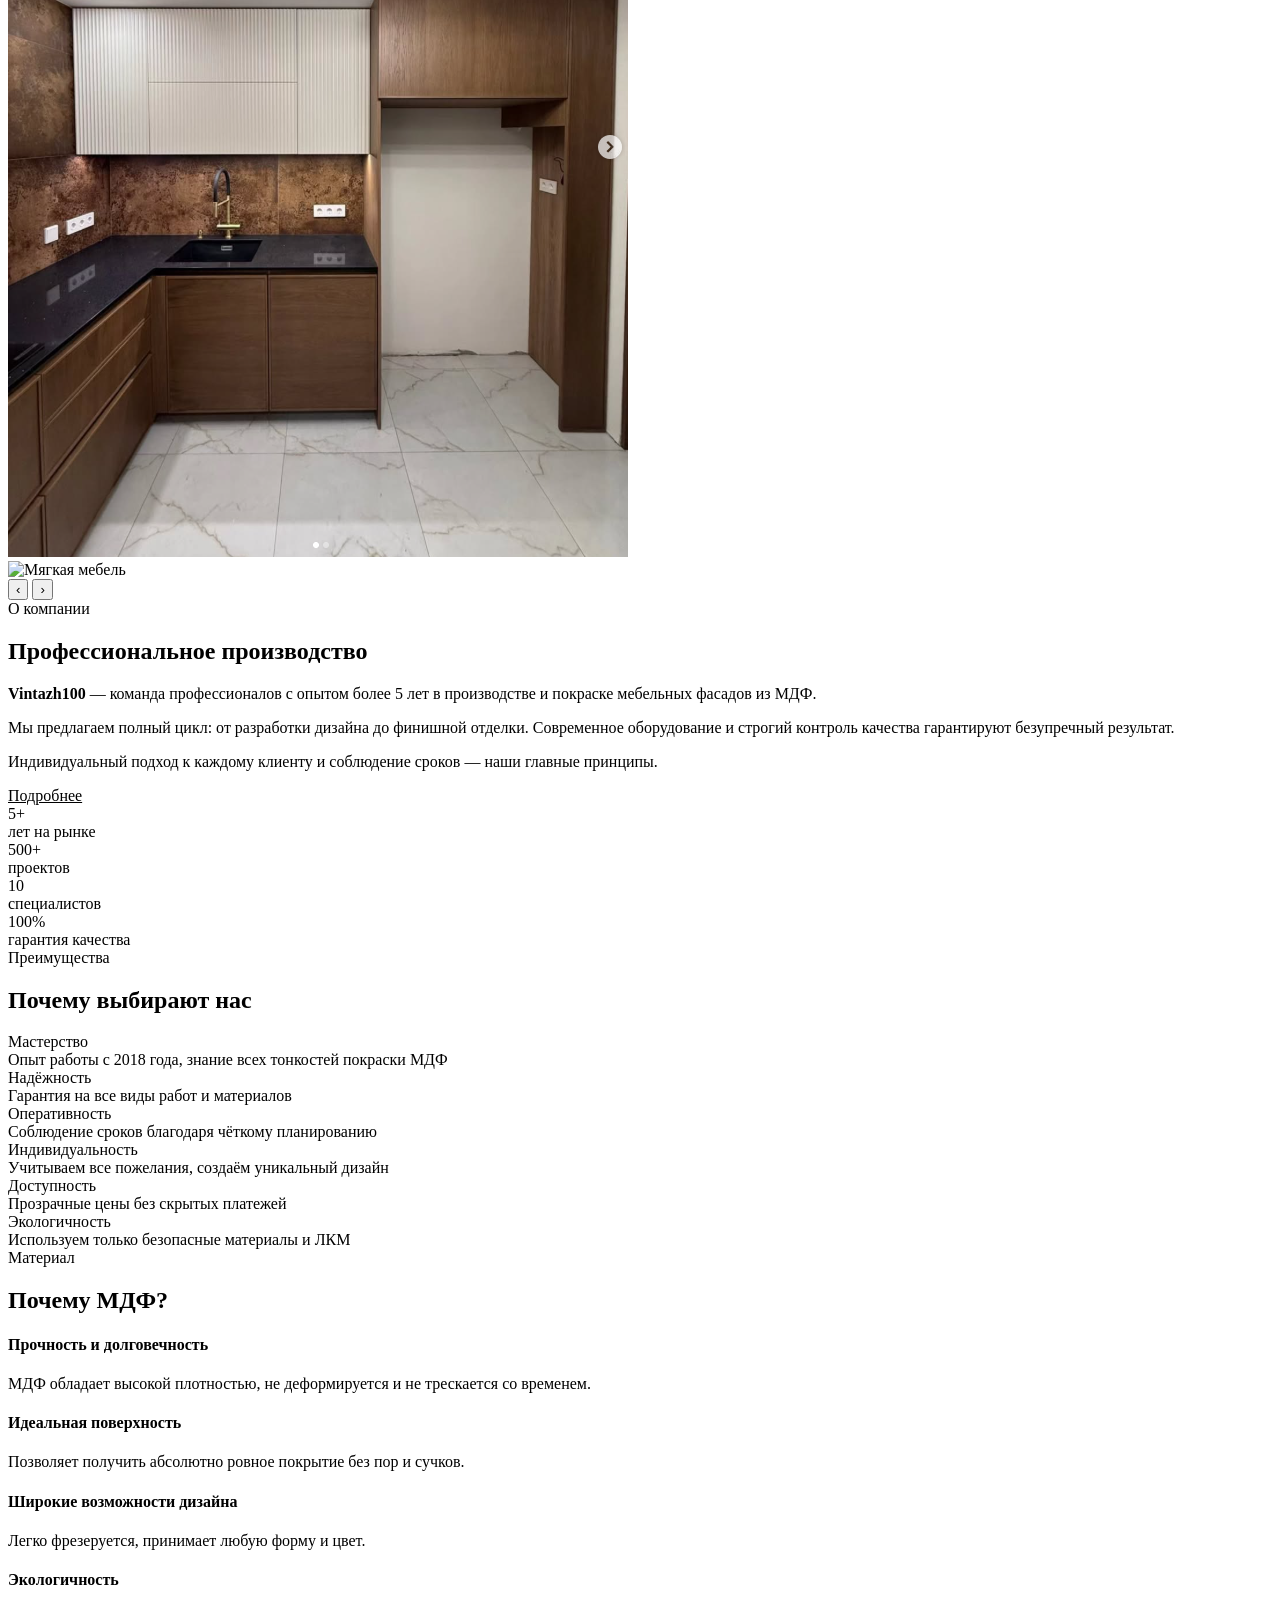
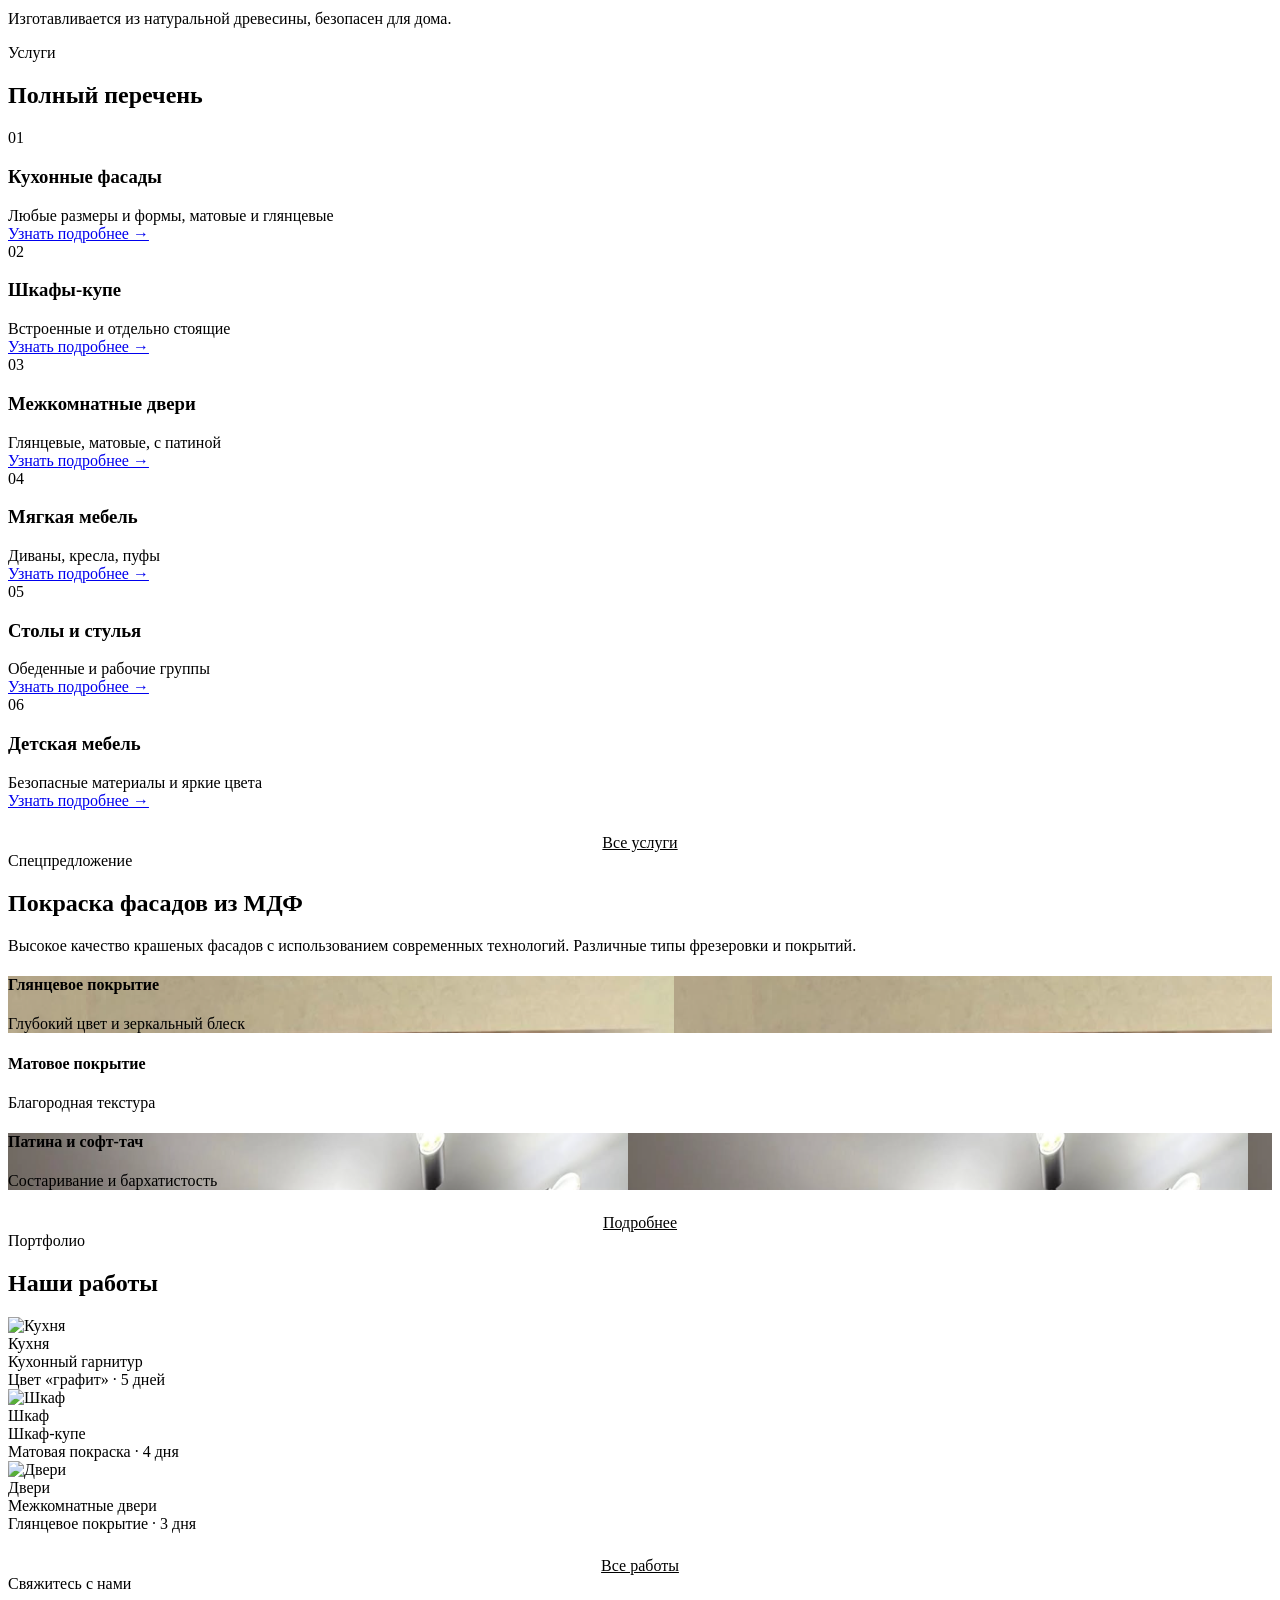
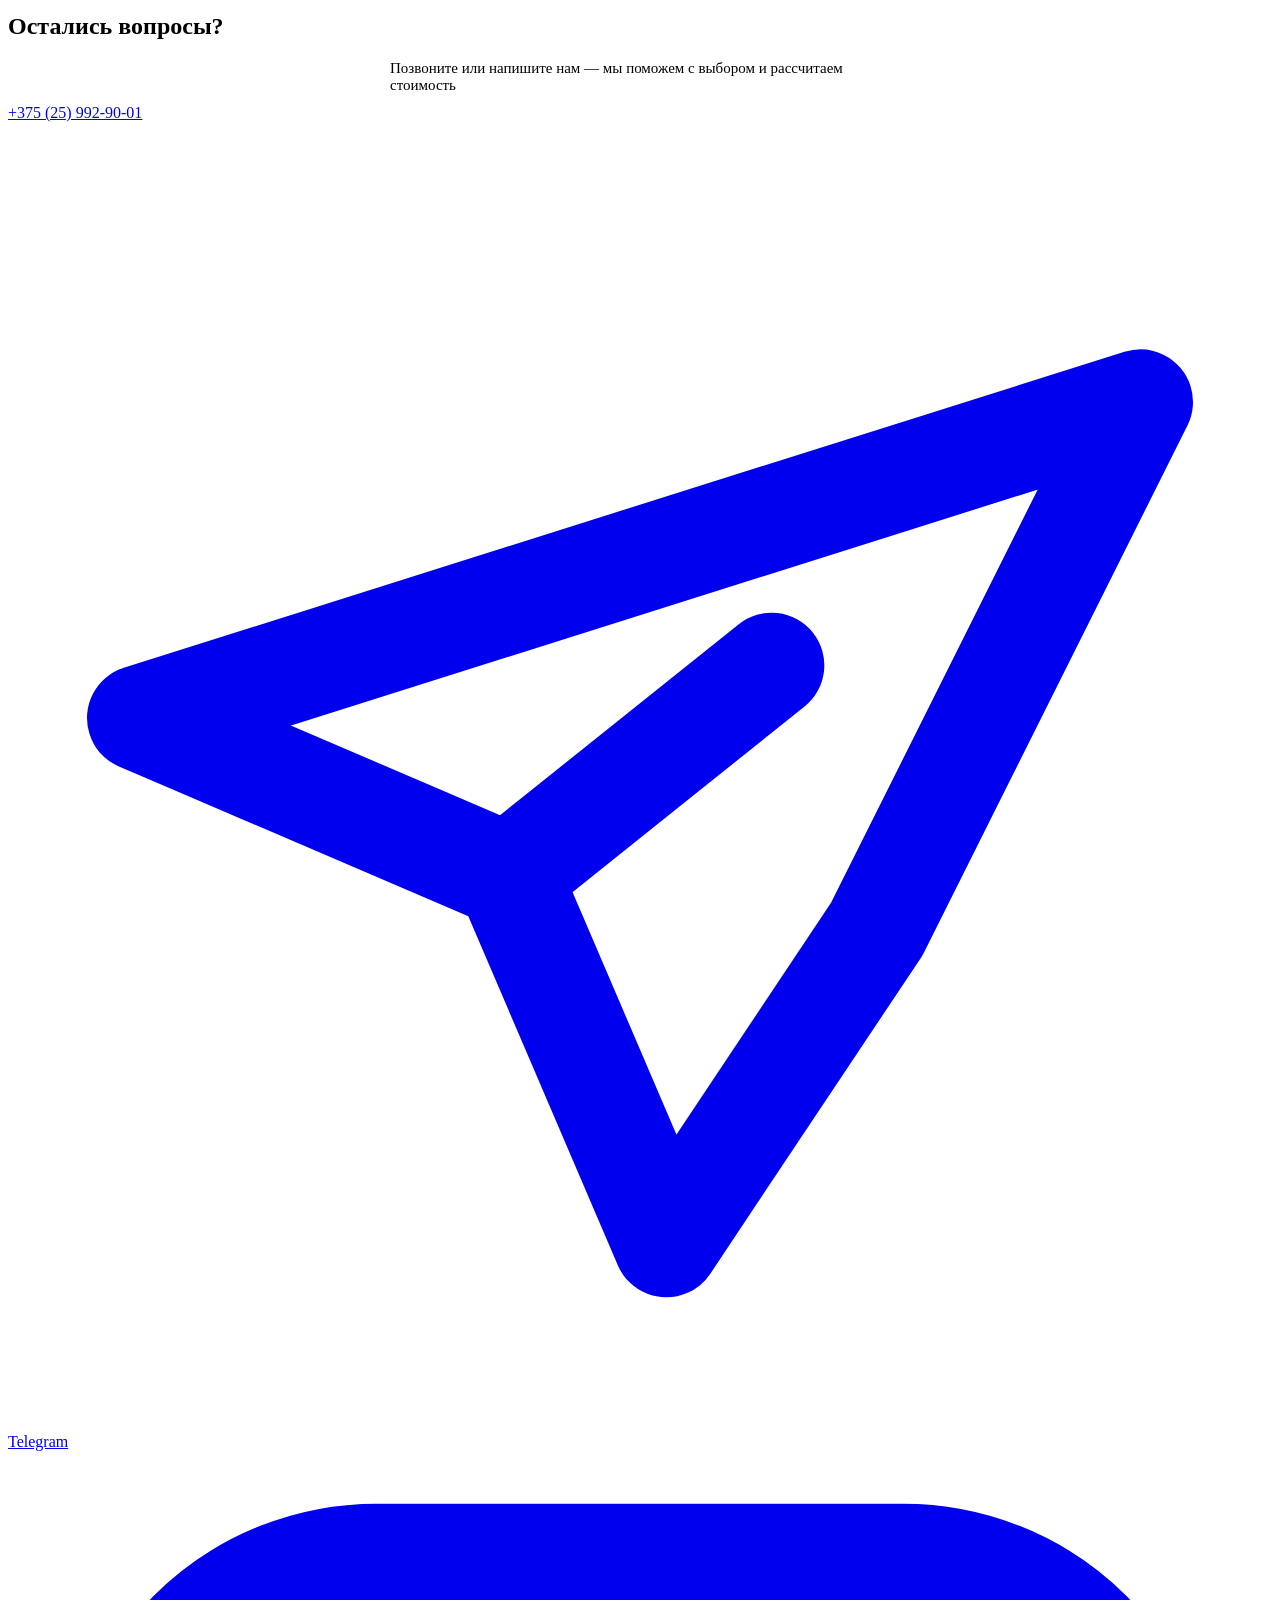
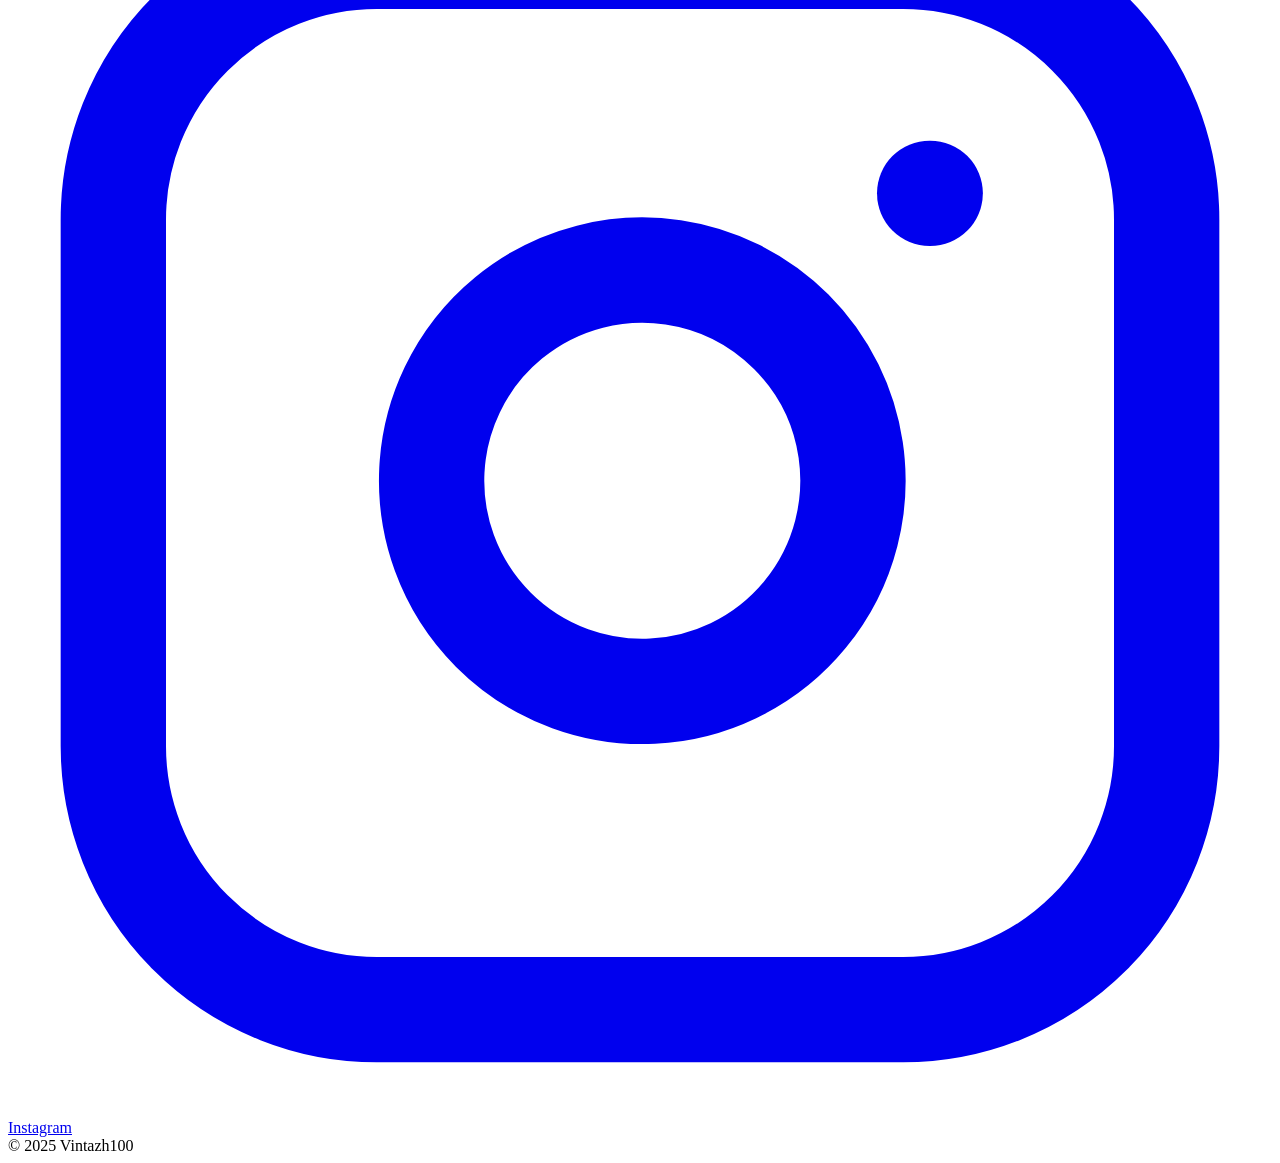
==== commit e4507dbb: "Update index.html" ====
--- a/index.html
+++ b/index.html
@@ -5,1091 +5,10 @@
     <meta charset="UTF-8">
     <meta name="viewport" content="width=device-width, initial-scale=1.0, maximum-scale=1.0, user-scalable=yes">
     <title>Главная | Vintazh100 — покраска фасадов МДФ</title>
-
     <link rel="preconnect" href="https://fonts.googleapis.com">
     <link rel="preconnect" href="https://fonts.gstatic.com" crossorigin>
     <link href="https://fonts.googleapis.com/css2?family=Montserrat:wght@400;500;600;700;800&family=Playfair+Display:wght@400;600;700&display=swap" rel="stylesheet">
-
-    <style>
-        /* ===== RESET & BASE ===== */
-        
-        * {
-            margin: 0;
-            padding: 0;
-            box-sizing: border-box;
-        }
-        
-        html {
-            scroll-behavior: smooth;
-        }
-        
-        body {
-            font-family: 'Montserrat', sans-serif;
-            background: #0d0d0d;
-            color: #ffffff;
-            line-height: 1.5;
-            -webkit-font-smoothing: antialiased;
-        }
-        
-        a {
-            text-decoration: none;
-            color: inherit;
-        }
-        
-        .container {
-            max-width: 1300px;
-            margin: 0 auto;
-            padding: 0 16px;
-        }
-        /* ===== VARIABLES ===== */
-        
-         :root {
-            --accent: #d4af37;
-            --dark: #0d0d0d;
-            --gray: #cccccc;
-            --card-bg: rgba(255, 255, 255, 0.06);
-            --border: rgba(212, 175, 55, 0.15);
-            --shadow: 0 10px 40px rgba(0, 0, 0, 0.5);
-            --transition: 0.3s ease;
-        }
-        /* ===== HEADER ===== */
-        
-        .header {
-            position: fixed;
-            top: 0;
-            left: 0;
-            width: 100%;
-            z-index: 1000;
-            padding: 10px 16px;
-            display: flex;
-            align-items: center;
-            justify-content: space-between;
-            background: rgba(13, 13, 13, 0.95);
-            backdrop-filter: blur(16px);
-            border-bottom: 1px solid var(--border);
-            transition: box-shadow 0.3s;
-            flex-wrap: wrap;
-            gap: 6px;
-        }
-        
-        .header.scrolled {
-            box-shadow: 0 4px 30px rgba(0, 0, 0, 0.6);
-        }
-        
-        .header-logo {
-            font-family: 'Playfair Display', serif;
-            font-size: 20px;
-            font-weight: 700;
-            letter-spacing: 3px;
-        }
-        
-        .header-logo span {
-            color: var(--accent);
-        }
-        
-        .header-nav {
-            display: flex;
-            gap: 8px;
-            align-items: center;
-            flex-wrap: wrap;
-            width: 100%;
-            order: 3;
-            justify-content: center;
-            padding-top: 6px;
-            border-top: 1px solid rgba(255, 255, 255, 0.05);
-        }
-        
-        .header-nav a {
-            font-size: 9px;
-            font-weight: 600;
-            letter-spacing: 0.6px;
-            text-transform: uppercase;
-            color: rgba(255, 255, 255, 0.7);
-            transition: color 0.3s, border-bottom 0.3s;
-            padding-bottom: 3px;
-            border-bottom: 2px solid transparent;
-        }
-        
-        .header-nav a:hover,
-        .header-nav a.active {
-            color: #fff;
-            border-bottom-color: var(--accent);
-        }
-        
-        .header-phone {
-            display: flex;
-            align-items: center;
-            gap: 5px;
-            font-weight: 700;
-            font-size: 11px;
-            padding: 5px 12px;
-            border: 2px solid var(--accent);
-            border-radius: 50px;
-            transition: background 0.3s, color 0.3s;
-            flex-shrink: 0;
-        }
-        
-        .header-phone:hover {
-            background: var(--accent);
-            color: #0d0d0d;
-        }
-        
-        .header-phone-dot {
-            width: 6px;
-            height: 6px;
-            background: #4CAF50;
-            border-radius: 50%;
-            animation: pulse-dot 2s infinite;
-            flex-shrink: 0;
-        }
-        
-        @keyframes pulse-dot {
-            0%,
-            100% {
-                box-shadow: 0 0 0 0 rgba(76, 175, 80, 0.4);
-            }
-            50% {
-                box-shadow: 0 0 0 8px rgba(76, 175, 80, 0);
-            }
-        }
-        /* ===== HERO ===== */
-        
-        .hero {
-            min-height: 100vh;
-            display: flex;
-            flex-direction: column;
-            align-items: center;
-            padding: 100px 16px 40px;
-            gap: 30px;
-            background: radial-gradient(ellipse at 30% 50%, #1a1a1a 0%, #0d0d0d 70%);
-            position: relative;
-            overflow: hidden;
-        }
-        
-        .hero::before {
-            content: '';
-            position: absolute;
-            top: -30%;
-            right: -10%;
-            width: 400px;
-            height: 400px;
-            background: radial-gradient(circle, rgba(212, 175, 55, 0.05) 0%, transparent 70%);
-            border-radius: 50%;
-            pointer-events: none;
-        }
-        
-        .hero-content {
-            flex: 1;
-            max-width: 700px;
-            position: relative;
-            z-index: 2;
-            animation: fadeUp 1s ease;
-            width: 100%;
-        }
-        
-        .hero-badge {
-            display: inline-block;
-            background: var(--accent);
-            color: #0d0d0d;
-            padding: 4px 16px;
-            border-radius: 50px;
-            font-size: 9px;
-            font-weight: 700;
-            letter-spacing: 1.5px;
-            text-transform: uppercase;
-            margin-bottom: 14px;
-        }
-        
-        .hero-title {
-            font-family: 'Playfair Display', serif;
-            font-size: 38px;
-            font-weight: 700;
-            line-height: 1.05;
-            margin-bottom: 12px;
-        }
-        
-        .hero-title span {
-            color: var(--accent);
-        }
-        
-        .hero-stats {
-            display: flex;
-            gap: 20px;
-            margin: 20px 0;
-            padding: 16px 0;
-            border-top: 1px solid rgba(255, 255, 255, 0.08);
-            border-bottom: 1px solid rgba(255, 255, 255, 0.08);
-            flex-wrap: wrap;
-            justify-content: space-around;
-        }
-        
-        .hero-stat-number {
-            font-family: 'Playfair Display', serif;
-            font-size: 28px;
-            font-weight: 700;
-            color: var(--accent);
-        }
-        
-        .hero-stat-label {
-            font-size: 8px;
-            letter-spacing: 1.2px;
-            text-transform: uppercase;
-            color: rgba(255, 255, 255, 0.5);
-            font-weight: 600;
-        }
-        
-        .hero-features {
-            display: grid;
-            grid-template-columns: 1fr;
-            gap: 6px 20px;
-            margin: 16px 0 24px;
-            list-style: none;
-        }
-        
-        .hero-features li {
-            font-size: 14px;
-            color: rgba(255, 255, 255, 0.8);
-            padding-left: 24px;
-            position: relative;
-        }
-        
-        .hero-features li::before {
-            content: '';
-            position: absolute;
-            left: 0;
-            top: 5px;
-            width: 14px;
-            height: 14px;
-            background: var(--accent);
-            clip-path: polygon(0 0, 100% 0, 100% 100%, 0 100%);
-            transform: rotate(45deg);
-        }
-        
-        .hero-features li strong {
-            color: #fff;
-        }
-        
-        .hero-buttons {
-            display: flex;
-            gap: 12px;
-            flex-wrap: wrap;
-        }
-        
-        .hero-buttons .btn {
-            flex: 1;
-            min-width: 140px;
-            justify-content: center;
-        }
-        
-        .btn {
-            display: inline-flex;
-            align-items: center;
-            gap: 6px;
-            padding: 14px 24px;
-            font-size: 11px;
-            font-weight: 700;
-            letter-spacing: 1.2px;
-            text-transform: uppercase;
-            border-radius: 50px;
-            transition: var(--transition);
-            border: none;
-            cursor: pointer;
-            font-family: 'Montserrat', sans-serif;
-            text-align: center;
-        }
-        
-        .btn-primary {
-            background: var(--accent);
-            color: #0d0d0d;
-        }
-        
-        .btn-primary:hover {
-            background: #fff;
-            transform: translateY(-2px);
-            box-shadow: 0 8px 30px rgba(212, 175, 55, 0.3);
-        }
-        
-        .btn-outline {
-            background: transparent;
-            border: 2px solid rgba(255, 255, 255, 0.25);
-            color: #fff;
-        }
-        
-        .btn-outline:hover {
-            border-color: var(--accent);
-            color: var(--accent);
-            transform: translateY(-2px);
-        }
-        
-        .hero-slider-wrapper {
-            flex: 1;
-            position: relative;
-            border-radius: 12px;
-            overflow: hidden;
-            height: 280px;
-            width: 100%;
-            box-shadow: 0 20px 60px rgba(0, 0, 0, 0.6);
-            border: 1px solid var(--border);
-            animation: fadeIn 1.2s ease;
-        }
-        
-        .hero-slider {
-            display: flex;
-            height: 100%;
-            transition: transform 0.6s cubic-bezier(0.25, 0.8, 0.25, 1);
-        }
-        
-        .hero-slider-slide {
-            flex: 0 0 100%;
-            height: 100%;
-        }
-        
-        .hero-slider-slide img {
-            width: 100%;
-            height: 100%;
-            object-fit: cover;
-        }
-        
-        .slider-btn {
-            position: absolute;
-            top: 50%;
-            transform: translateY(-50%);
-            width: 32px;
-            height: 32px;
-            border-radius: 50%;
-            background: rgba(13, 13, 13, 0.7);
-            backdrop-filter: blur(6px);
-            border: 1px solid var(--border);
-            color: #fff;
-            font-size: 16px;
-            cursor: pointer;
-            transition: var(--transition);
-            display: flex;
-            align-items: center;
-            justify-content: center;
-            z-index: 5;
-        }
-        
-        .slider-btn:hover {
-            background: var(--accent);
-            color: #0d0d0d;
-        }
-        
-        .slider-btn-prev {
-            left: 8px;
-        }
-        
-        .slider-btn-next {
-            right: 8px;
-        }
-        
-        .slider-dots {
-            position: absolute;
-            bottom: 12px;
-            left: 50%;
-            transform: translateX(-50%);
-            display: flex;
-            gap: 8px;
-            z-index: 5;
-        }
-        
-        .slider-dot {
-            width: 8px;
-            height: 8px;
-            border-radius: 50%;
-            background: rgba(255, 255, 255, 0.2);
-            border: none;
-            cursor: pointer;
-            transition: var(--transition);
-        }
-        
-        .slider-dot.active {
-            background: var(--accent);
-            transform: scale(1.3);
-        }
-        
-        .slider-dot:hover {
-            background: #fff;
-        }
-        /* ===== SECTION BASE ===== */
-        
-        .section {
-            padding: 50px 16px;
-            position: relative;
-        }
-        
-        .section-dark {
-            background: #1a1a1a;
-        }
-        
-        .section-darker {
-            background: #0d0d0d;
-        }
-        
-        .section-label {
-            font-size: 9px;
-            font-weight: 700;
-            letter-spacing: 3px;
-            text-transform: uppercase;
-            color: var(--accent);
-            margin-bottom: 6px;
-        }
-        
-        .section-title {
-            font-family: 'Playfair Display', serif;
-            font-size: 28px;
-            font-weight: 700;
-            margin-bottom: 24px;
-        }
-        
-        .section-sub {
-            font-size: 15px;
-            color: var(--gray);
-            max-width: 700px;
-            margin-bottom: 24px;
-        }
-        /* ===== ABOUT ===== */
-        
-        .about-grid {
-            display: grid;
-            grid-template-columns: 1fr;
-            gap: 30px;
-            align-items: center;
-        }
-        
-        .about-text p {
-            font-size: 15px;
-            line-height: 1.7;
-            color: var(--gray);
-            margin-bottom: 14px;
-        }
-        
-        .about-text p strong {
-            color: #fff;
-        }
-        
-        .about-stats {
-            display: grid;
-            grid-template-columns: 1fr 1fr;
-            gap: 14px;
-        }
-        
-        .about-stat {
-            background: var(--card-bg);
-            padding: 18px 12px;
-            border-radius: 10px;
-            text-align: center;
-            border: 1px solid var(--border);
-            transition: var(--transition);
-        }
-        
-        .about-stat:hover {
-            border-color: var(--accent);
-            transform: translateY(-3px);
-        }
-        
-        .about-stat-number {
-            font-family: 'Playfair Display', serif;
-            font-size: 28px;
-            font-weight: 700;
-            color: var(--accent);
-        }
-        
-        .about-stat-label {
-            font-size: 11px;
-            color: var(--gray);
-            margin-top: 2px;
-        }
-        /* ===== ADVANTAGES ===== */
-        
-        .advantages-grid {
-            display: grid;
-            grid-template-columns: 1fr;
-            gap: 20px;
-        }
-        
-        .advantage-item {
-            background: var(--card-bg);
-            padding: 22px 18px;
-            border-radius: 10px;
-            text-align: center;
-            border: 1px solid var(--border);
-            transition: var(--transition);
-        }
-        
-        .advantage-item:hover {
-            transform: translateY(-4px);
-            border-color: var(--accent);
-            box-shadow: var(--shadow);
-        }
-        
-        .advantage-icon {
-            font-size: 0;
-            position: relative;
-            display: inline-block;
-            width: 42px;
-            height: 42px;
-            margin-bottom: 12px;
-            border: 2px solid var(--accent);
-            border-radius: 50%;
-            transition: background 0.3s;
-        }
-        
-        .advantage-item:hover .advantage-icon {
-            background: var(--accent);
-        }
-        
-        .advantage-icon::after {
-            content: '';
-            position: absolute;
-            top: 50%;
-            left: 50%;
-            transform: translate(-50%, -50%);
-            width: 20px;
-            height: 20px;
-            background: var(--accent);
-            clip-path: var(--icon-shape, polygon(50% 0%, 0% 100%, 100% 100%));
-            transition: background 0.3s;
-        }
-        
-        .advantage-item:hover .advantage-icon::after {
-            background: #0d0d0d;
-        }
-        
-        .advantage-item:nth-child(1) .advantage-icon {
-            --icon-shape: polygon(50% 0%, 0% 100%, 100% 100%);
-        }
-        
-        .advantage-item:nth-child(2) .advantage-icon {
-            --icon-shape: polygon(0% 0%, 100% 0%, 50% 100%);
-        }
-        
-        .advantage-item:nth-child(3) .advantage-icon {
-            --icon-shape: circle(50% at 50% 50%);
-        }
-        
-        .advantage-item:nth-child(4) .advantage-icon {
-            --icon-shape: polygon(0% 0%, 100% 0%, 100% 100%, 0% 100%);
-        }
-        
-        .advantage-item:nth-child(5) .advantage-icon {
-            --icon-shape: polygon(50% 0%, 100% 50%, 50% 100%, 0% 50%);
-        }
-        
-        .advantage-item:nth-child(6) .advantage-icon {
-            --icon-shape: polygon(30% 0%, 70% 0%, 100% 30%, 100% 70%, 70% 100%, 30% 100%, 0% 70%, 0% 30%);
-        }
-        
-        .advantage-title {
-            font-size: 16px;
-            font-weight: 600;
-            margin-bottom: 4px;
-        }
-        
-        .advantage-desc {
-            font-size: 13px;
-            color: var(--gray);
-        }
-        /* ===== WHY MDF ===== */
-        
-        .mdf-why-grid {
-            display: grid;
-            grid-template-columns: 1fr;
-            gap: 20px;
-        }
-        
-        .mdf-why-item {
-            background: var(--card-bg);
-            padding: 20px;
-            border-radius: 10px;
-            border-left: 4px solid var(--accent);
-        }
-        
-        .mdf-why-item h4 {
-            font-size: 15px;
-            font-weight: 600;
-            margin-bottom: 4px;
-        }
-        
-        .mdf-why-item p {
-            font-size: 13px;
-            color: var(--gray);
-        }
-        /* ===== SERVICES FULL ===== */
-        
-        .services-full-grid {
-            display: grid;
-            grid-template-columns: 1fr;
-            gap: 18px;
-        }
-        
-        .service-full-card {
-            background: var(--card-bg);
-            padding: 22px 18px;
-            border-radius: 10px;
-            border: 1px solid var(--border);
-            transition: var(--transition);
-        }
-        
-        .service-full-card:hover {
-            transform: translateY(-4px);
-            border-color: var(--accent);
-            box-shadow: var(--shadow);
-        }
-        
-        .service-full-card .num {
-            font-family: 'Playfair Display', serif;
-            font-size: 28px;
-            color: rgba(255, 255, 255, 0.08);
-            margin-bottom: 4px;
-        }
-        
-        .service-full-card h3 {
-            font-size: 16px;
-            font-weight: 600;
-        }
-        
-        .service-full-card p {
-            font-size: 13px;
-            color: var(--gray);
-        }
-        /* ===== MDF ===== */
-        
-        .mdf-grid {
-            display: grid;
-            grid-template-columns: 1fr;
-            gap: 20px;
-            margin-top: 16px;
-        }
-        
-        .mdf-item {
-            position: relative;
-            border-radius: 10px;
-            padding: 30px 20px;
-            text-align: center;
-            background-size: cover;
-            background-position: center;
-            background-color: #1a1a1a;
-            min-height: 160px;
-            display: flex;
-            flex-direction: column;
-            justify-content: center;
-            align-items: center;
-            border: 1px solid var(--border);
-            transition: transform 0.3s, border-color 0.3s, box-shadow 0.3s;
-            overflow: hidden;
-            cursor: default;
-        }
-        
-        .mdf-item::before {
-            content: '';
-            position: absolute;
-            inset: 0;
-            background: rgba(0, 0, 0, 0.7);
-            transition: opacity 0.5s ease;
-            border-radius: 10px;
-            z-index: 1;
-        }
-        
-        .mdf-item.active::before,
-        .mdf-item:hover::before {
-            opacity: 0;
-        }
-        
-        .mdf-item h4,
-        .mdf-item p {
-            position: relative;
-            z-index: 2;
-            transition: opacity 0.5s ease;
-            margin: 0;
-        }
-        
-        .mdf-item h4 {
-            font-size: 16px;
-            font-weight: 600;
-            margin-bottom: 4px;
-        }
-        
-        .mdf-item p {
-            font-size: 13px;
-            color: var(--gray);
-        }
-        
-        .mdf-item.active h4,
-        .mdf-item.active p,
-        .mdf-item:hover h4,
-        .mdf-item:hover p {
-            opacity: 0;
-        }
-        
-        .mdf-item:hover {
-            transform: translateY(-4px);
-            border-color: var(--accent);
-            box-shadow: var(--shadow);
-        }
-        /* ===== PORTFOLIO ===== */
-        
-        .gallery-grid {
-            display: grid;
-            grid-template-columns: 1fr;
-            gap: 18px;
-        }
-        
-        .gallery-item {
-            position: relative;
-            height: 220px;
-            border-radius: 10px;
-            overflow: hidden;
-            background: #1a1a1a;
-            border: 1px solid var(--border);
-            transition: var(--transition);
-        }
-        
-        .gallery-item:hover {
-            border-color: var(--accent);
-            transform: scale(1.02);
-        }
-        
-        .gallery-item img {
-            width: 100%;
-            height: 100%;
-            object-fit: cover;
-            transition: transform 0.4s;
-        }
-        
-        .gallery-item:hover img {
-            transform: scale(1.06);
-        }
-        
-        .gallery-item .badge {
-            position: absolute;
-            top: 10px;
-            left: 10px;
-            background: var(--accent);
-            color: #0d0d0d;
-            padding: 3px 12px;
-            border-radius: 50px;
-            font-size: 9px;
-            font-weight: 700;
-            letter-spacing: 0.8px;
-            text-transform: uppercase;
-            z-index: 2;
-        }
-        
-        .gallery-item .overlay {
-            position: absolute;
-            bottom: 0;
-            left: 0;
-            right: 0;
-            padding: 18px 16px;
-            background: linear-gradient(transparent, rgba(0, 0, 0, 0.85));
-            opacity: 0;
-            transition: opacity 0.3s;
-            z-index: 2;
-        }
-        
-        .gallery-item:hover .overlay {
-            opacity: 1;
-        }
-        
-        .gallery-item .title {
-            font-family: 'Playfair Display', serif;
-            font-size: 17px;
-        }
-        
-        .gallery-item .desc {
-            font-size: 12px;
-            color: #ccc;
-        }
-        /* ===== CONTACT ===== */
-        
-        .contact-section {
-            padding: 40px 16px;
-            background: #1a1a1a;
-            text-align: center;
-            border-top: 1px solid var(--border);
-            border-bottom: 1px solid var(--border);
-        }
-        
-        .contact-section .section-title {
-            margin-bottom: 10px;
-            font-size: 26px;
-        }
-        
-        .contact-phone {
-            font-family: 'Playfair Display', serif;
-            font-size: 28px;
-            font-weight: 700;
-            color: var(--accent);
-            display: inline-block;
-            margin: 12px 0 16px;
-            transition: color 0.3s;
-        }
-        
-        .contact-phone:hover {
-            color: #fff;
-        }
-        
-        .contact-messengers {
-            display: flex;
-            gap: 12px;
-            justify-content: center;
-            flex-wrap: wrap;
-        }
-        
-        .messenger-btn {
-            display: inline-flex;
-            align-items: center;
-            gap: 8px;
-            padding: 12px 22px;
-            border-radius: 50px;
-            font-size: 13px;
-            font-weight: 600;
-            transition: var(--transition);
-            background: rgba(255, 255, 255, 0.06);
-            border: 1px solid rgba(255, 255, 255, 0.1);
-        }
-        
-        .messenger-btn:hover {
-            background: var(--accent);
-            color: #0d0d0d;
-            transform: translateY(-2px);
-        }
-        
-        .messenger-btn svg {
-            width: 18px;
-            height: 18px;
-        }
-        
-        .messenger-btn.telegram {
-            background: #0088cc;
-            color: #fff;
-            border-color: #0088cc;
-        }
-        
-        .messenger-btn.telegram:hover {
-            background: #0077b3;
-            border-color: #0077b3;
-        }
-        
-        .messenger-btn.instagram {
-            background: #E4405F;
-            color: #fff;
-            border-color: #E4405F;
-        }
-        
-        .messenger-btn.instagram:hover {
-            background: #d6304f;
-            border-color: #d6304f;
-        }
-        /* ===== FOOTER ===== */
-        
-        .footer {
-            padding: 24px 16px;
-            background: #0a0a0a;
-            color: rgba(255, 255, 255, 0.3);
-            text-align: center;
-            font-size: 11px;
-            border-top: 1px solid rgba(255, 255, 255, 0.04);
-        }
-        /* ===== ANIMATIONS ===== */
-        
-        @keyframes fadeUp {
-            from {
-                opacity: 0;
-                transform: translateY(30px);
-            }
-            to {
-                opacity: 1;
-                transform: translateY(0);
-            }
-        }
-        
-        @keyframes fadeIn {
-            from {
-                opacity: 0;
-            }
-            to {
-                opacity: 1;
-            }
-        }
-        /* ===== RESPONSIVE ===== */
-        
-        @media (min-width: 481px) {
-            .hero-title {
-                font-size: 48px;
-            }
-            .hero-features {
-                grid-template-columns: 1fr 1fr;
-            }
-            .advantages-grid {
-                grid-template-columns: 1fr 1fr;
-            }
-            .mdf-why-grid {
-                grid-template-columns: 1fr 1fr;
-            }
-            .services-full-grid {
-                grid-template-columns: 1fr 1fr;
-            }
-            .gallery-grid {
-                grid-template-columns: 1fr 1fr;
-            }
-        }
-        
-        @media (min-width: 769px) {
-            .header {
-                padding: 16px 40px;
-                flex-wrap: nowrap;
-            }
-            .header-logo {
-                font-size: 24px;
-            }
-            .header-nav {
-                width: auto;
-                order: 0;
-                border-top: none;
-                padding-top: 0;
-                gap: 32px;
-            }
-            .header-nav a {
-                font-size: 12px;
-                letter-spacing: 1.2px;
-            }
-            .header-phone {
-                font-size: 14px;
-                padding: 8px 20px;
-            }
-            .hero {
-                flex-direction: row;
-                padding: 120px 40px 60px;
-                gap: 60px;
-            }
-            .hero-title {
-                font-size: 72px;
-            }
-            .hero-slider-wrapper {
-                height: 560px;
-                min-width: 400px;
-            }
-            .hero-features {
-                grid-template-columns: 1fr 1fr;
-            }
-            .hero-stats {
-                gap: 50px;
-            }
-            .hero-stat-number {
-                font-size: 38px;
-            }
-            .section {
-                padding: 80px 20px;
-            }
-            .section-title {
-                font-size: 44px;
-            }
-            .advantages-grid {
-                grid-template-columns: repeat(3, 1fr);
-            }
-            .mdf-why-grid {
-                grid-template-columns: repeat(2, 1fr);
-            }
-            .services-full-grid {
-                grid-template-columns: repeat(3, 1fr);
-            }
-            .mdf-grid {
-                grid-template-columns: repeat(3, 1fr);
-            }
-            .gallery-grid {
-                grid-template-columns: repeat(3, 1fr);
-            }
-            .about-grid {
-                grid-template-columns: 1fr 1fr;
-            }
-            .contact-phone {
-                font-size: 44px;
-            }
-            .slider-btn {
-                width: 44px;
-                height: 44px;
-                font-size: 22px;
-            }
-            .slider-btn-prev {
-                left: 14px;
-            }
-            .slider-btn-next {
-                right: 14px;
-            }
-            .hero-buttons .btn {
-                flex: 0 1 auto;
-            }
-            .about-stats {
-                grid-template-columns: 1fr 1fr;
-            }
-        }
-        
-        @media (max-width: 480px) {
-            .hero-title {
-                font-size: 30px;
-            }
-            .hero-stat-number {
-                font-size: 24px;
-            }
-            .hero-slider-wrapper {
-                height: 220px;
-            }
-            .slider-btn {
-                width: 28px;
-                height: 28px;
-                font-size: 14px;
-            }
-            .section-title {
-                font-size: 24px;
-            }
-            .contact-phone {
-                font-size: 24px;
-            }
-            .messenger-btn {
-                font-size: 12px;
-                padding: 10px 18px;
-            }
-            .header-logo {
-                font-size: 17px;
-                letter-spacing: 2px;
-            }
-            .header-nav a {
-                font-size: 8px;
-                letter-spacing: 0.4px;
-            }
-            .header-phone {
-                font-size: 10px;
-                padding: 4px 10px;
-            }
-            .hero-badge {
-                font-size: 8px;
-                padding: 3px 12px;
-            }
-            .hero-features li {
-                font-size: 13px;
-            }
-            .hero-buttons .btn {
-                padding: 12px 18px;
-                font-size: 10px;
-                min-width: 120px;
-            }
-            .about-stats {
-                grid-template-columns: 1fr 1fr;
-                gap: 10px;
-            }
-            .about-stat {
-                padding: 14px 10px;
-            }
-            .about-stat-number {
-                font-size: 24px;
-            }
-            .gallery-item {
-                height: 180px;
-            }
-        }
-    </style>
+    <link rel="stylesheet" href="css/style.css">
 </head>
 
 <body>
@@ -1097,7 +16,9 @@
     <!-- ===== HEADER ===== -->
     <header class="header" id="header">
         <a href="index.html" class="header-logo">Vintazh<span>100</span></a>
-        <nav class="header-nav">
+
+        <!-- Десктопная навигация -->
+        <nav class="header-nav" id="desktopNav">
             <a href="index.html" class="active">Главная</a>
             <a href="about.html">О компании</a>
             <a href="services.html">Услуги</a>
@@ -1106,19 +27,49 @@
             <a href="portfolio.html">Портфолио</a>
             <a href="contacts.html">Контакты</a>
         </nav>
+
         <a href="tel:+375259929001" class="header-phone">
             <span class="header-phone-dot"></span> +375 (25) 992-90-01
         </a>
+
+        <!-- Бургер-кнопка -->
+        <button class="burger" id="burger" aria-label="Открыть меню" type="button">
+            <span></span>
+            <span></span>
+            <span></span>
+        </button>
     </header>
+
+    <!-- ===== МОБИЛЬНОЕ МЕНЮ ===== -->
+    <div class="mobile-overlay" id="mobileOverlay"></div>
+    <div class="mobile-menu" id="mobileMenu">
+        <div class="mobile-menu-header">
+            <span class="mobile-menu-logo">Vintazh<span>100</span></span>
+            <button class="mobile-close" id="mobileClose" aria-label="Закрыть меню" type="button">✕</button>
+        </div>
+        <nav class="mobile-nav">
+            <a href="index.html" class="active">Главная</a>
+            <a href="about.html">О компании</a>
+            <a href="services.html">Услуги</a>
+            <a href="mdf.html">Фасады МДФ</a>
+            <a href="technology.html">Технологии</a>
+            <a href="portfolio.html">Портфолио</a>
+            <a href="contacts.html">Контакты</a>
+        </nav>
+        <div class="mobile-menu-footer">
+            <a href="tel:+375259929001" class="mobile-phone">+375 (25) 992-90-01</a>
+            <div class="mobile-socials">
+                <a href="https://t.me/+375259929001" target="_blank" class="mobile-social telegram">Telegram</a>
+                <a href="https://www.instagram.com/vintazh100" target="_blank" class="mobile-social instagram">Instagram</a>
+            </div>
+        </div>
+    </div>
 
     <!-- ===== HERO ===== -->
     <section class="hero" id="top">
         <div class="hero-content">
             <div class="hero-badge">Производство крашеных фасадов из МДФ</div>
-            <h1 class="hero-title">
-                Новая жизнь<br>
-                <span>вашей мебели</span>
-            </h1>
+            <h1 class="hero-title">Новая жизнь<br><span>вашей мебели</span></h1>
             <div class="hero-stats">
                 <div>
                     <div class="hero-stat-number">> 5 лет</div>
@@ -1262,36 +213,42 @@
         <div class="container">
             <div class="section-label">Услуги</div>
             <h2 class="section-title">Полный перечень</h2>
-            <div class="services-full-grid">
-                <div class="service-full-card">
+            <div class="services-grid">
+                <div class="service-card">
                     <div class="num">01</div>
                     <h3>Кухонные фасады</h3>
-                    <p>Любые размеры и формы, матовые и глянцевые</p>
-                </div>
-                <div class="service-full-card">
+                    <div class="desc">Любые размеры и формы, матовые и глянцевые</div>
+                    <a href="services.html" class="details">Узнать подробнее →</a>
+                </div>
+                <div class="service-card">
                     <div class="num">02</div>
                     <h3>Шкафы-купе</h3>
-                    <p>Встроенные и отдельно стоящие</p>
-                </div>
-                <div class="service-full-card">
+                    <div class="desc">Встроенные и отдельно стоящие</div>
+                    <a href="services.html" class="details">Узнать подробнее →</a>
+                </div>
+                <div class="service-card">
                     <div class="num">03</div>
                     <h3>Межкомнатные двери</h3>
-                    <p>Глянцевые, матовые, с патиной</p>
-                </div>
-                <div class="service-full-card">
+                    <div class="desc">Глянцевые, матовые, с патиной</div>
+                    <a href="services.html" class="details">Узнать подробнее →</a>
+                </div>
+                <div class="service-card">
                     <div class="num">04</div>
                     <h3>Мягкая мебель</h3>
-                    <p>Диваны, кресла, пуфы</p>
-                </div>
-                <div class="service-full-card">
+                    <div class="desc">Диваны, кресла, пуфы</div>
+                    <a href="services.html" class="details">Узнать подробнее →</a>
+                </div>
+                <div class="service-card">
                     <div class="num">05</div>
                     <h3>Столы и стулья</h3>
-                    <p>Обеденные и рабочие группы</p>
-                </div>
-                <div class="service-full-card">
+                    <div class="desc">Обеденные и рабочие группы</div>
+                    <a href="services.html" class="details">Узнать подробнее →</a>
+                </div>
+                <div class="service-card">
                     <div class="num">06</div>
                     <h3>Детская мебель</h3>
-                    <p>Безопасные материалы и яркие цвета</p>
+                    <div class="desc">Безопасные материалы и яркие цвета</div>
+                    <a href="services.html" class="details">Узнать подробнее →</a>
                 </div>
             </div>
             <div style="text-align:center; margin-top:24px;">
@@ -1332,7 +289,7 @@
             <div class="section-label">Портфолио</div>
             <h2 class="section-title">Наши работы</h2>
             <div class="gallery-grid">
-                <div class="gallery-item">
+                <div class="gallery-item" data-category="kitchen">
                     <img src="image/gallery-1.jpg" alt="Кухня">
                     <div class="badge">Кухня</div>
                     <div class="overlay">
@@ -1340,7 +297,7 @@
                         <div class="desc">Цвет «графит» · 5 дней</div>
                     </div>
                 </div>
-                <div class="gallery-item">
+                <div class="gallery-item" data-category="wardrobe">
                     <img src="image/gallery-2.jpg" alt="Шкаф">
                     <div class="badge">Шкаф</div>
                     <div class="overlay">
@@ -1348,7 +305,7 @@
                         <div class="desc">Матовая покраска · 4 дня</div>
                     </div>
                 </div>
-                <div class="gallery-item">
+                <div class="gallery-item" data-category="doors">
                     <img src="image/gallery-3.jpg" alt="Двери">
                     <div class="badge">Двери</div>
                     <div class="overlay">
@@ -1391,76 +348,7 @@
         <div>© 2025 Vintazh100</div>
     </footer>
 
-    <script>
-        // ===== SLIDER =====
-        const slider = document.getElementById('heroSlider');
-        const slides = slider.querySelectorAll('.hero-slider-slide');
-        const total = slides.length;
-        let idx = 0,
-            isMoving = false;
-        const dotsContainer = document.getElementById('sliderDots');
-
-        slides.forEach((_, i) => {
-            const dot = document.createElement('button');
-            dot.classList.add('slider-dot');
-            if (i === 0) dot.classList.add('active');
-            dot.dataset.index = i;
-            dot.addEventListener('click', () => goTo(i));
-            dotsContainer.appendChild(dot);
-        });
-        const dots = dotsContainer.querySelectorAll('.slider-dot');
-
-        function goTo(index) {
-            if (isMoving || index === idx) return;
-            isMoving = true;
-            idx = index;
-            slider.style.transform = `translateX(-${idx * 100}%)`;
-            dots.forEach((d, i) => d.classList.toggle('active', i === idx));
-            setTimeout(() => isMoving = false, 600);
-        }
-
-        function next() {
-            goTo((idx + 1) % total);
-        }
-
-        function prev() {
-            goTo((idx - 1 + total) % total);
-        }
-
-        document.getElementById('sliderNext').addEventListener('click', next);
-        document.getElementById('sliderPrev').addEventListener('click', prev);
-
-        // ===== MDF AUTOPLAY =====
-        const mdfItems = document.querySelectorAll('.mdf-item');
-        let mdfIdx = 0,
-            mdfInterval;
-
-        function activateMdf(i) {
-            mdfItems.forEach((el, idx) => el.classList.toggle('active', idx === i));
-        }
-
-        function nextMdf() {
-            mdfIdx = (mdfIdx + 1) % mdfItems.length;
-            activateMdf(mdfIdx);
-        }
-
-        function startMdf() {
-            mdfInterval = setInterval(nextMdf, 4000);
-        }
-
-        function stopMdf() {
-            clearInterval(mdfInterval);
-        }
-        startMdf();
-        const mdfGrid = document.getElementById('mdfGrid');
-        mdfGrid.addEventListener('mouseenter', stopMdf);
-        mdfGrid.addEventListener('mouseleave', startMdf);
-
-        // ===== HEADER SCROLL SHADOW =====
-        window.addEventListener('scroll', () => {
-            document.getElementById('header').classList.toggle('scrolled', window.scrollY > 50);
-        });
-    </script>
+    <script src="js/script.js"></script>
 
 </body>
 
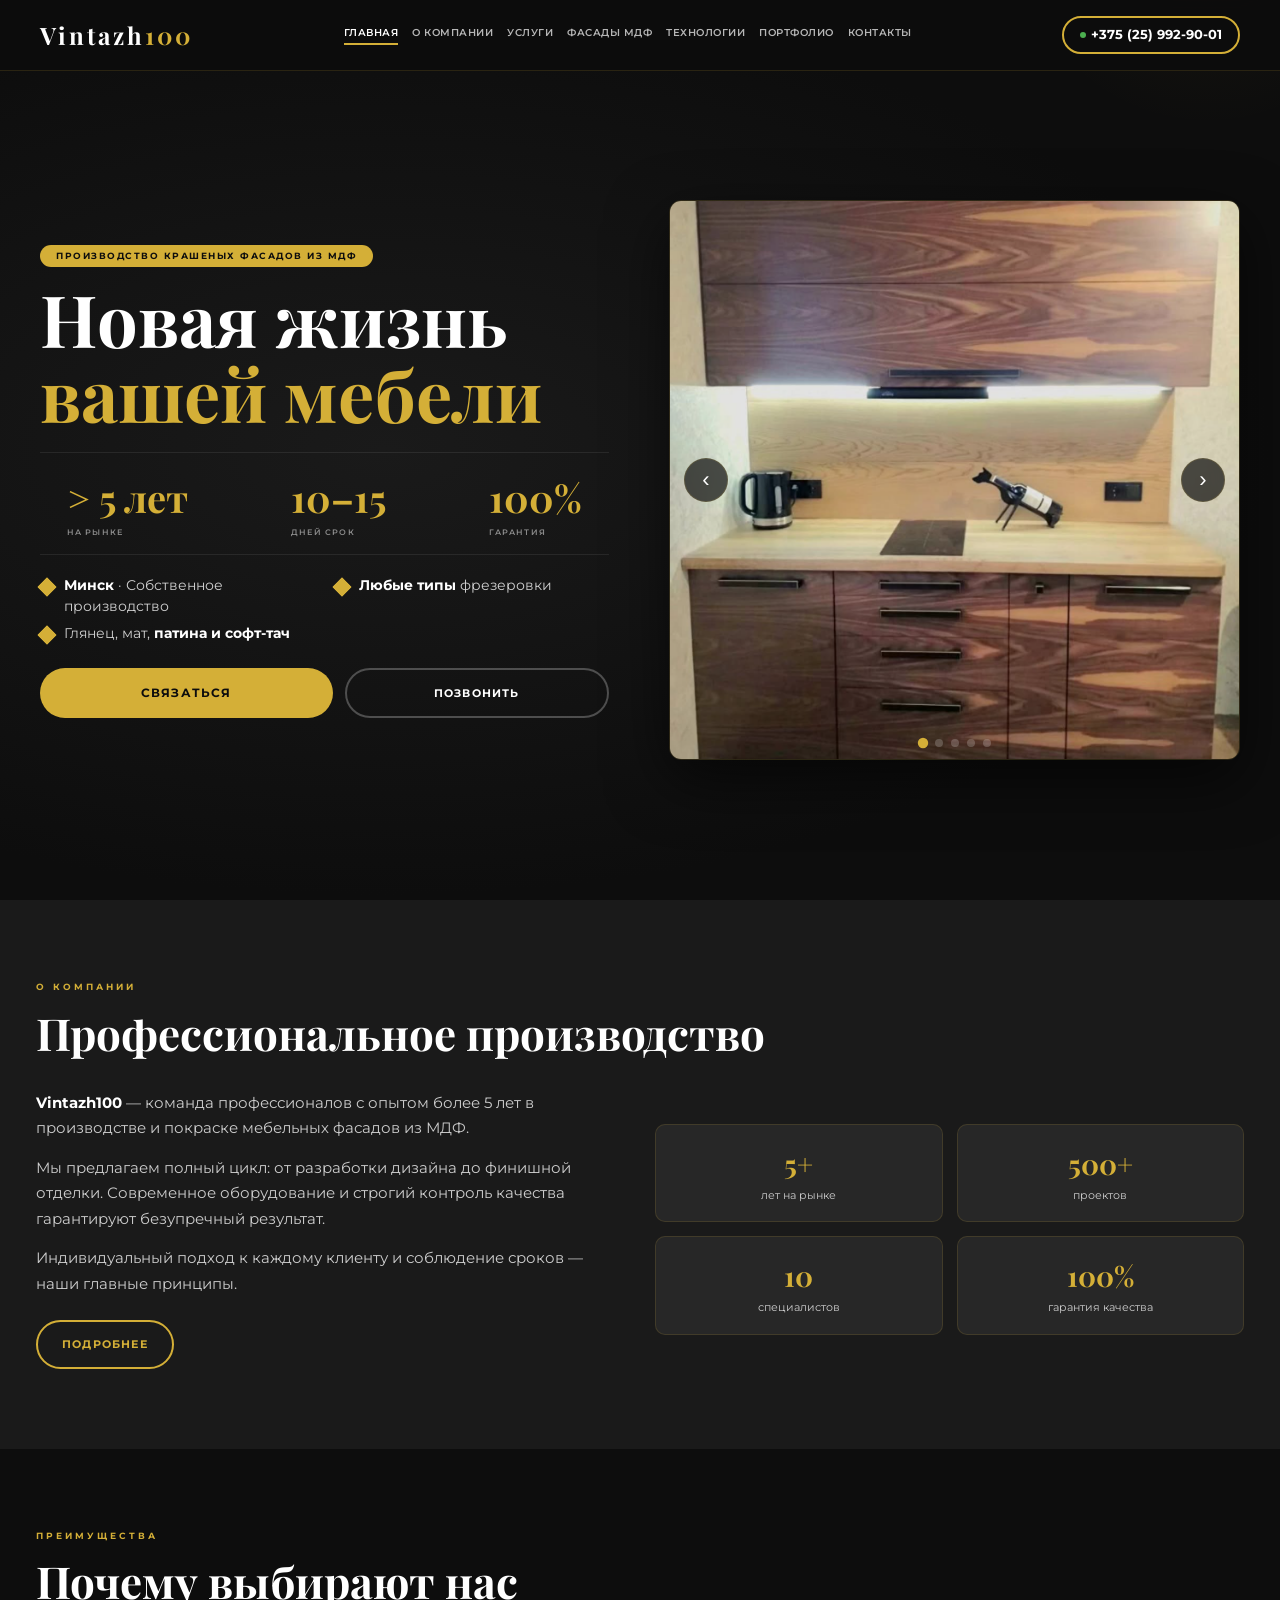
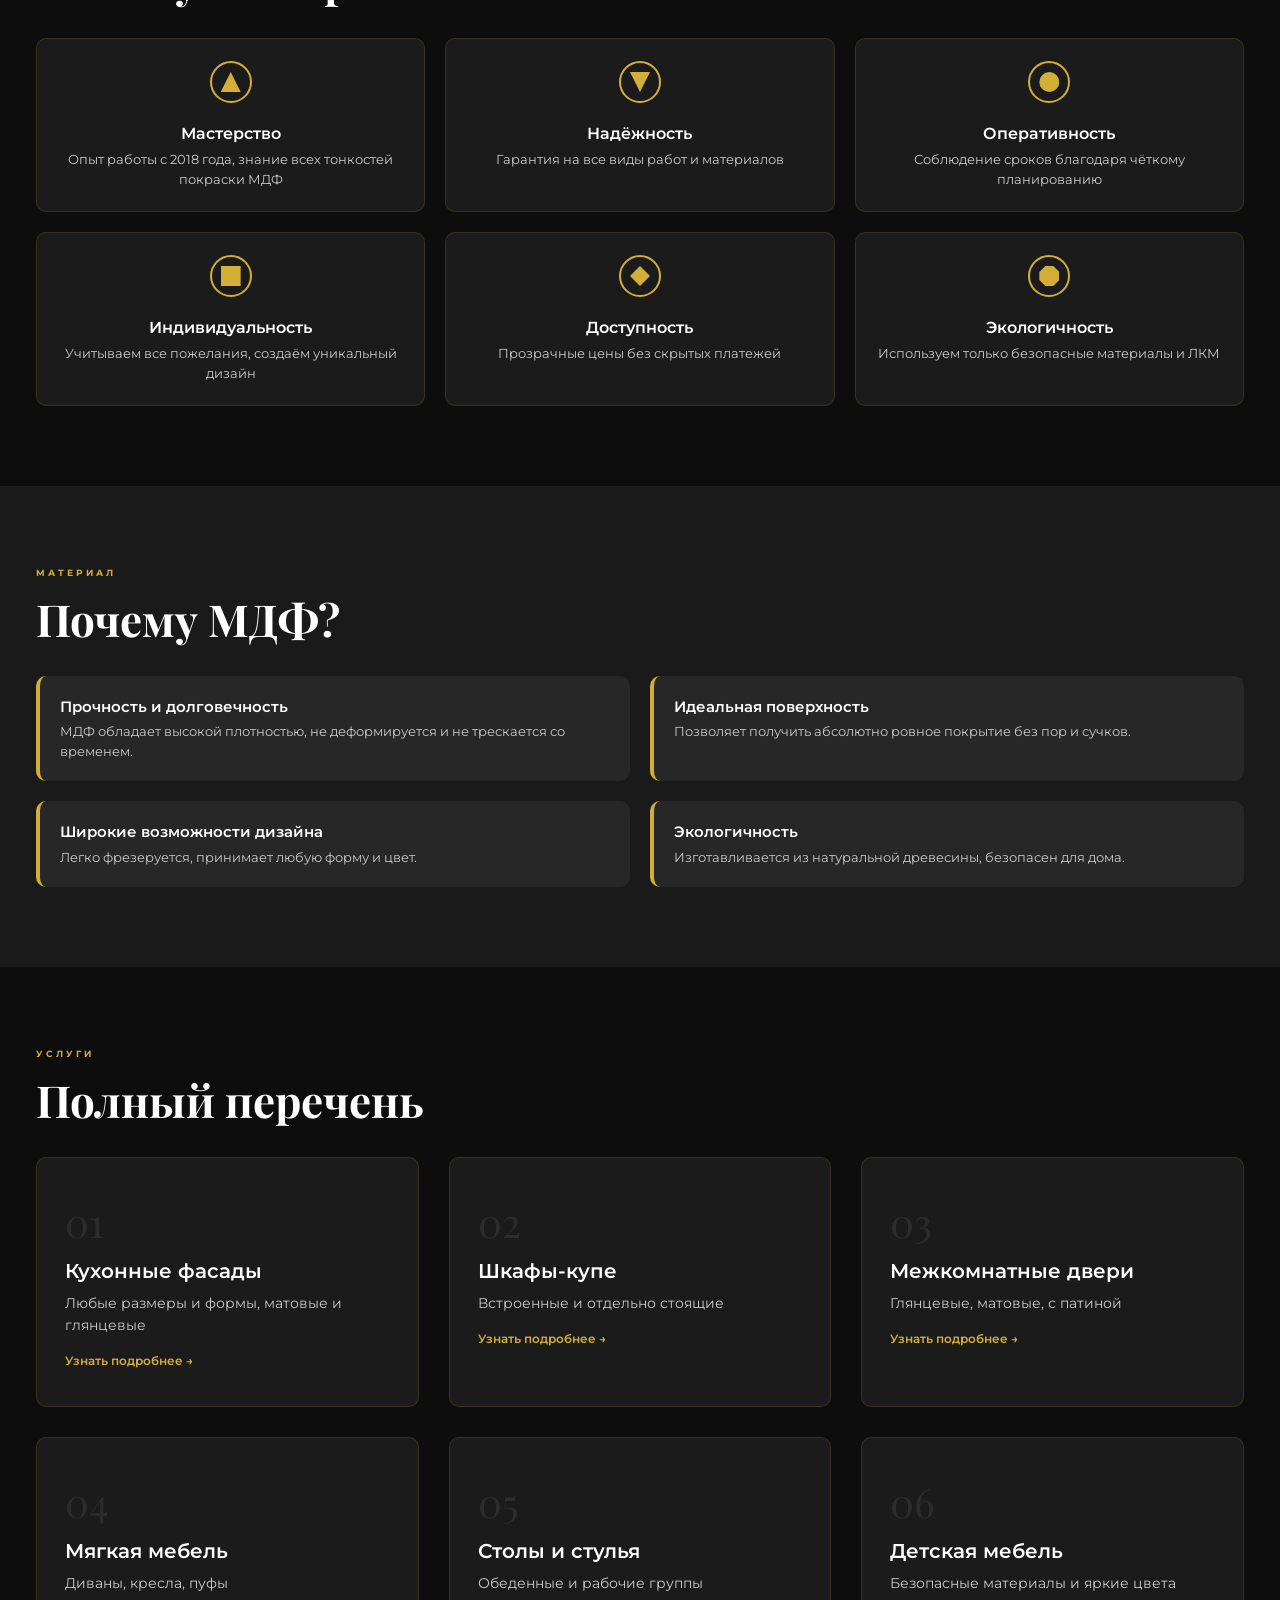
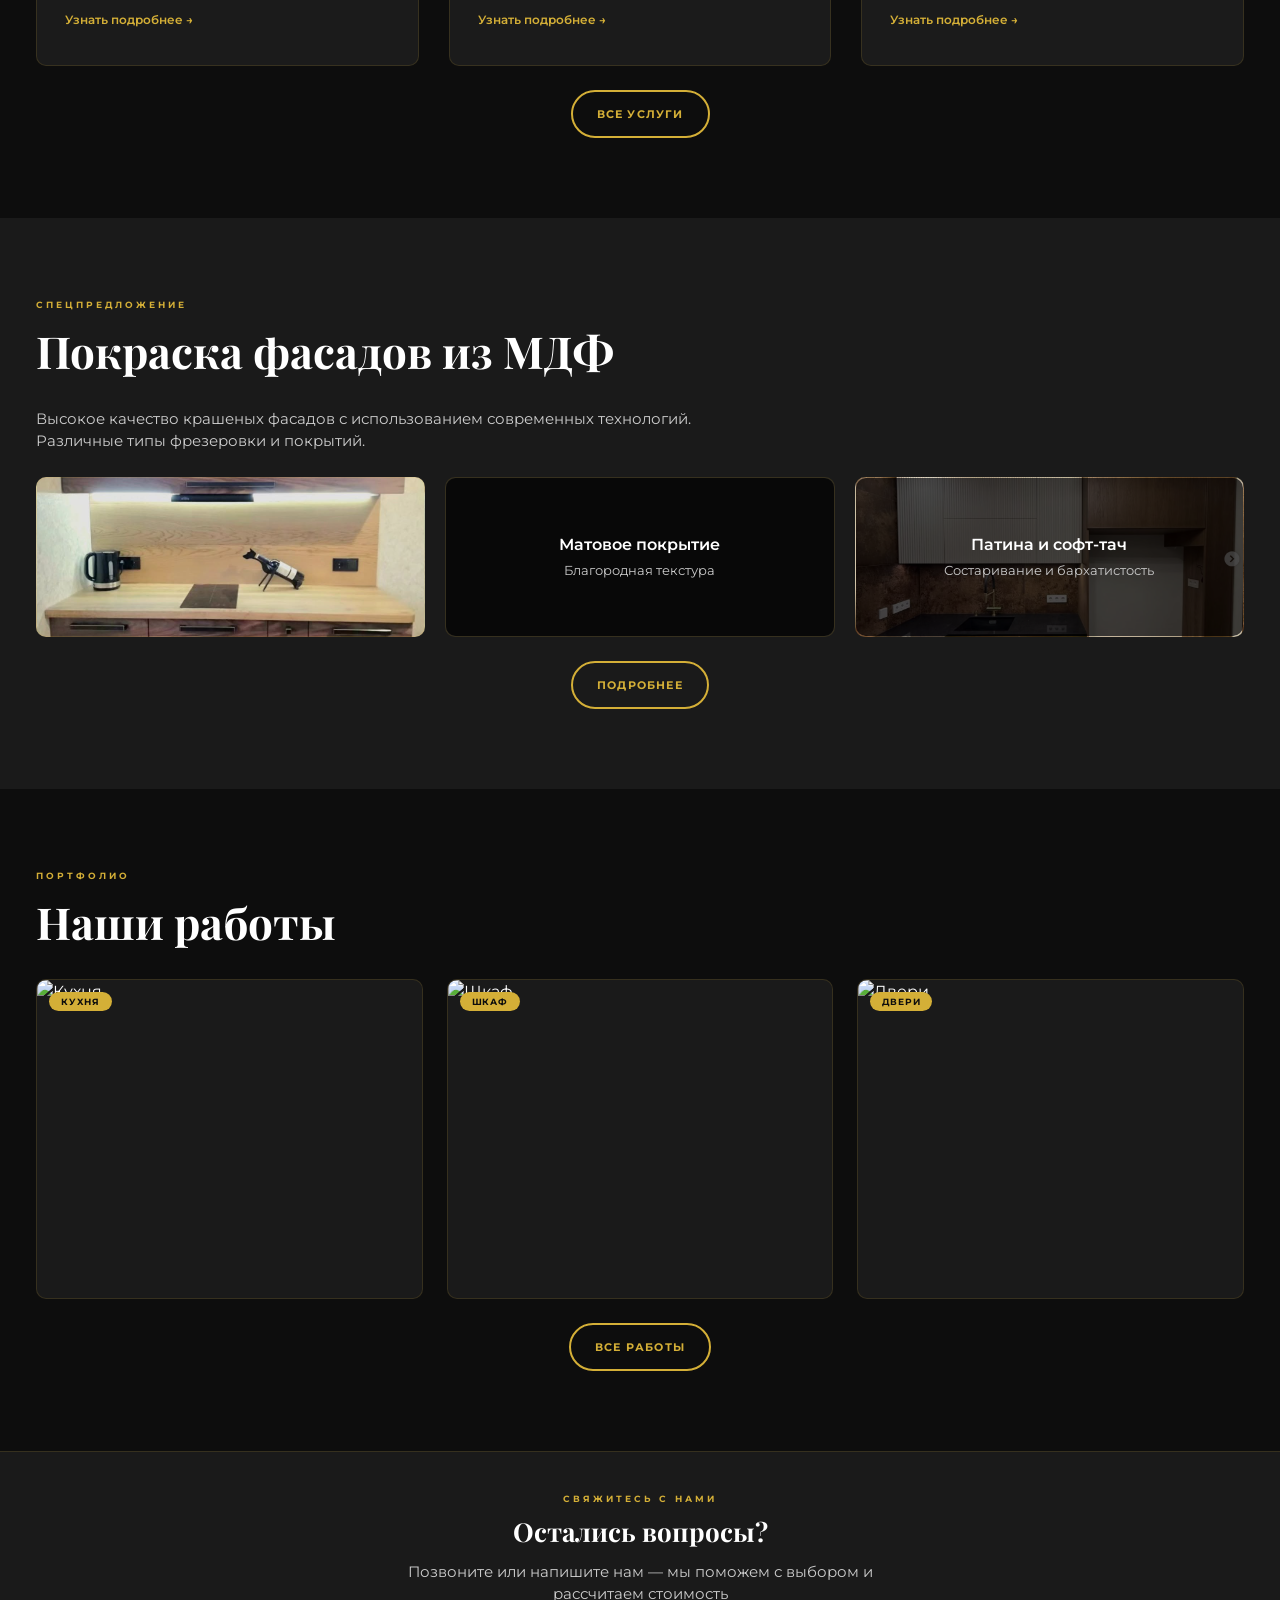
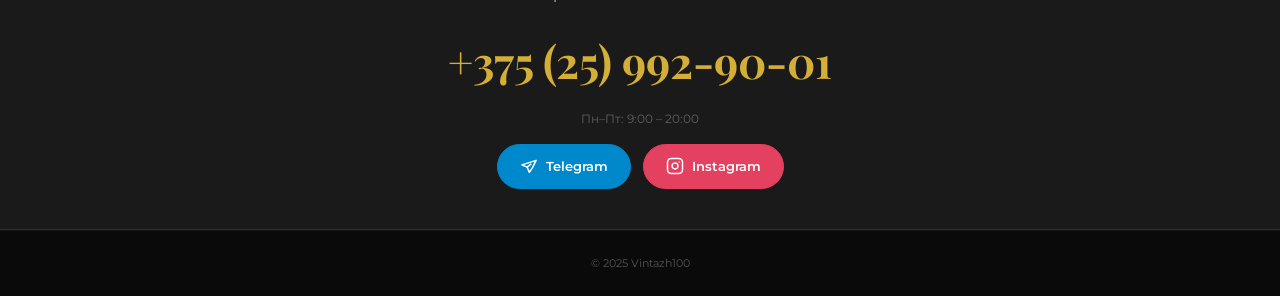
==== commit d528b445: "Update index.html" ====
--- a/index.html
+++ b/index.html
@@ -8,6 +8,7 @@
     <link rel="preconnect" href="https://fonts.googleapis.com">
     <link rel="preconnect" href="https://fonts.gstatic.com" crossorigin>
     <link href="https://fonts.googleapis.com/css2?family=Montserrat:wght@400;500;600;700;800&family=Playfair+Display:wght@400;600;700&display=swap" rel="stylesheet">
+    <!-- ОБЩИЙ CSS -->
     <link rel="stylesheet" href="css/style.css">
 </head>
 
@@ -16,9 +17,7 @@
     <!-- ===== HEADER ===== -->
     <header class="header" id="header">
         <a href="index.html" class="header-logo">Vintazh<span>100</span></a>
-
-        <!-- Десктопная навигация -->
-        <nav class="header-nav" id="desktopNav">
+        <nav class="header-nav">
             <a href="index.html" class="active">Главная</a>
             <a href="about.html">О компании</a>
             <a href="services.html">Услуги</a>
@@ -27,43 +26,12 @@
             <a href="portfolio.html">Портфолио</a>
             <a href="contacts.html">Контакты</a>
         </nav>
-
         <a href="tel:+375259929001" class="header-phone">
             <span class="header-phone-dot"></span> +375 (25) 992-90-01
         </a>
 
-        <!-- Бургер-кнопка -->
-        <button class="burger" id="burger" aria-label="Открыть меню" type="button">
-            <span></span>
-            <span></span>
-            <span></span>
-        </button>
     </header>
 
-    <!-- ===== МОБИЛЬНОЕ МЕНЮ ===== -->
-    <div class="mobile-overlay" id="mobileOverlay"></div>
-    <div class="mobile-menu" id="mobileMenu">
-        <div class="mobile-menu-header">
-            <span class="mobile-menu-logo">Vintazh<span>100</span></span>
-            <button class="mobile-close" id="mobileClose" aria-label="Закрыть меню" type="button">✕</button>
-        </div>
-        <nav class="mobile-nav">
-            <a href="index.html" class="active">Главная</a>
-            <a href="about.html">О компании</a>
-            <a href="services.html">Услуги</a>
-            <a href="mdf.html">Фасады МДФ</a>
-            <a href="technology.html">Технологии</a>
-            <a href="portfolio.html">Портфолио</a>
-            <a href="contacts.html">Контакты</a>
-        </nav>
-        <div class="mobile-menu-footer">
-            <a href="tel:+375259929001" class="mobile-phone">+375 (25) 992-90-01</a>
-            <div class="mobile-socials">
-                <a href="https://t.me/+375259929001" target="_blank" class="mobile-social telegram">Telegram</a>
-                <a href="https://www.instagram.com/vintazh100" target="_blank" class="mobile-social instagram">Instagram</a>
-            </div>
-        </div>
-    </div>
 
     <!-- ===== HERO ===== -->
     <section class="hero" id="top">
@@ -348,6 +316,7 @@
         <div>© 2025 Vintazh100</div>
     </footer>
 
+    <!-- ОБЩИЙ JS -->
     <script src="js/script.js"></script>
 
 </body>
--- a/css/style.css
+++ b/css/style.css
@@ -0,0 +1,2259 @@
+/* ===== RESET & BASE ===== */
+* {
+    margin: 0;
+    padding: 0;
+    box-sizing: border-box;
+}
+
+html {
+    scroll-behavior: smooth;
+}
+
+body {
+    font-family: 'Montserrat', sans-serif;
+    background: #0d0d0d;
+    color: #ffffff;
+    line-height: 1.5;
+    -webkit-font-smoothing: antialiased;
+}
+
+a {
+    text-decoration: none;
+    color: inherit;
+}
+
+.container {
+    max-width: 1300px;
+    margin: 0 auto;
+    padding: 0 16px;
+}
+
+/* ===== VARIABLES ===== */
+:root {
+    --accent: #d4af37;
+    --dark: #0d0d0d;
+    --gray: #cccccc;
+    --card-bg: rgba(255, 255, 255, 0.06);
+    --border: rgba(212, 175, 55, 0.15);
+    --shadow: 0 10px 40px rgba(0, 0, 0, 0.5);
+    --transition: 0.3s ease;
+}
+
+/* ===== HEADER (обновлён с бургером) ===== */
+.header {
+    position: fixed;
+    top: 0;
+    left: 0;
+    width: 100%;
+    z-index: 1000;
+    padding: 10px 16px;
+    display: flex;
+    align-items: center;
+    justify-content: space-between;
+    background: rgba(13, 13, 13, 0.95);
+    backdrop-filter: blur(16px);
+    border-bottom: 1px solid var(--border);
+    transition: box-shadow 0.3s;
+    flex-wrap: wrap;
+    gap: 6px;
+}
+
+.header.scrolled {
+    box-shadow: 0 4px 30px rgba(0, 0, 0, 0.6);
+}
+
+.header-logo {
+    font-family: 'Playfair Display', serif;
+    font-size: 20px;
+    font-weight: 700;
+    letter-spacing: 3px;
+}
+
+.header-logo span {
+    color: var(--accent);
+}
+
+/* Десктопное меню (показывается на >=768px) */
+.header-nav {
+    display: flex;
+    gap: 8px;
+    align-items: center;
+    flex-wrap: wrap;
+    width: 100%;
+    order: 3;
+    justify-content: center;
+    padding-top: 6px;
+    border-top: 1px solid rgba(255, 255, 255, 0.05);
+}
+
+.header-nav a {
+    font-size: 9px;
+    font-weight: 600;
+    letter-spacing: 0.6px;
+    text-transform: uppercase;
+    color: rgba(255, 255, 255, 0.7);
+    transition: color 0.3s, border-bottom 0.3s;
+    padding-bottom: 3px;
+    border-bottom: 2px solid transparent;
+}
+
+.header-nav a:hover,
+.header-nav a.active {
+    color: #fff;
+    border-bottom-color: var(--accent);
+}
+
+.header-phone {
+    display: flex;
+    align-items: center;
+    gap: 5px;
+    font-weight: 700;
+    font-size: 11px;
+    padding: 5px 12px;
+    border: 2px solid var(--accent);
+    border-radius: 50px;
+    transition: background 0.3s, color 0.3s;
+    flex-shrink: 0;
+}
+
+.header-phone:hover {
+    background: var(--accent);
+    color: #0d0d0d;
+}
+
+.header-phone-dot {
+    width: 6px;
+    height: 6px;
+    background: #4CAF50;
+    border-radius: 50%;
+    animation: pulse-dot 2s infinite;
+    flex-shrink: 0;
+}
+
+@keyframes pulse-dot {
+    0%,
+    100% {
+        box-shadow: 0 0 0 0 rgba(76, 175, 80, 0.4);
+    }
+    50% {
+        box-shadow: 0 0 0 8px rgba(76, 175, 80, 0);
+    }
+}
+
+/* ===== БУРГЕР (скрыт на десктопе) ===== */
+.burger {
+    display: none;
+    flex-direction: column;
+    justify-content: space-between;
+    width: 30px;
+    height: 21px;
+    background: transparent;
+    border: none;
+    cursor: pointer;
+    padding: 0;
+    z-index: 1001;
+    transition: transform 0.3s ease;
+}
+
+.burger span {
+    display: block;
+    height: 3px;
+    width: 100%;
+    background: #fff;
+    border-radius: 3px;
+    transition: all 0.3s ease;
+    transform-origin: center;
+}
+
+.burger.active span:nth-child(1) {
+    transform: translateY(9px) rotate(45deg);
+}
+
+.burger.active span:nth-child(2) {
+    opacity: 0;
+}
+
+.burger.active span:nth-child(3) {
+    transform: translateY(-9px) rotate(-45deg);
+}
+
+/* ===== МОБИЛЬНОЕ МЕНЮ (выезжающее) ===== */
+.mobile-overlay {
+    display: none;
+    position: fixed;
+    top: 0;
+    left: 0;
+    width: 100%;
+    height: 100%;
+    background: rgba(0, 0, 0, 0.7);
+    z-index: 999;
+    opacity: 0;
+    transition: opacity 0.4s ease;
+}
+
+.mobile-overlay.active {
+    display: block;
+    opacity: 1;
+}
+
+.mobile-menu {
+    position: fixed;
+    top: 0;
+    right: -100%;
+    width: 300px;
+    max-width: 80%;
+    height: 100%;
+    background: #1a1a1a;
+    z-index: 1000;
+    padding: 24px 20px;
+    display: flex;
+    flex-direction: column;
+    transition: right 0.4s cubic-bezier(0.22, 1, 0.36, 1);
+    box-shadow: -10px 0 40px rgba(0, 0, 0, 0.5);
+    border-left: 1px solid var(--border);
+    overflow-y: auto;
+}
+
+.mobile-menu.active {
+    right: 0;
+}
+
+.mobile-menu-header {
+    display: flex;
+    justify-content: space-between;
+    align-items: center;
+    padding-bottom: 20px;
+    border-bottom: 1px solid var(--border);
+    margin-bottom: 20px;
+}
+
+.mobile-menu-logo {
+    font-family: 'Playfair Display', serif;
+    font-size: 22px;
+    font-weight: 700;
+    letter-spacing: 2px;
+}
+
+.mobile-menu-logo span {
+    color: var(--accent);
+}
+
+.mobile-close {
+    background: none;
+    border: none;
+    color: #fff;
+    font-size: 28px;
+    cursor: pointer;
+    transition: transform 0.3s ease;
+    padding: 0 4px;
+}
+
+.mobile-close:hover {
+    transform: rotate(90deg);
+}
+
+.mobile-nav {
+    display: flex;
+    flex-direction: column;
+    gap: 16px;
+    flex: 1;
+}
+
+.mobile-nav a {
+    font-size: 18px;
+    font-weight: 600;
+    color: rgba(255, 255, 255, 0.8);
+    transition: color 0.3s, padding-left 0.3s;
+    padding: 6px 0;
+    border-bottom: 1px solid rgba(255, 255, 255, 0.05);
+}
+
+.mobile-nav a:hover,
+.mobile-nav a.active {
+    color: var(--accent);
+    padding-left: 8px;
+}
+
+.mobile-menu-footer {
+    margin-top: auto;
+    padding-top: 20px;
+    border-top: 1px solid var(--border);
+}
+
+.mobile-phone {
+    display: block;
+    font-size: 20px;
+    font-weight: 700;
+    color: var(--accent);
+    margin-bottom: 14px;
+}
+
+.mobile-socials {
+    display: flex;
+    gap: 12px;
+    flex-wrap: wrap;
+}
+
+.mobile-social {
+    padding: 8px 16px;
+    border-radius: 50px;
+    font-size: 13px;
+    font-weight: 600;
+    background: var(--card-bg);
+    border: 1px solid var(--border);
+    transition: 0.3s;
+}
+
+.mobile-social.telegram {
+    background: #0088cc;
+    color: #fff;
+    border-color: #0088cc;
+}
+
+.mobile-social.instagram {
+    background: #E4405F;
+    color: #fff;
+    border-color: #E4405F;
+}
+
+.mobile-social:hover {
+    transform: translateY(-2px);
+}
+
+/* ============================================================
+   ВСЕ ОСТАЛЬНЫЕ СТИЛИ (ваши прежние – без изменений)
+   ============================================================ */
+
+/* ===== BUTTONS ===== */
+.btn {
+    display: inline-flex;
+    align-items: center;
+    gap: 6px;
+    padding: 14px 24px;
+    font-size: 11px;
+    font-weight: 700;
+    letter-spacing: 1.2px;
+    text-transform: uppercase;
+    border-radius: 50px;
+    transition: var(--transition);
+    border: none;
+    cursor: pointer;
+    font-family: 'Montserrat', sans-serif;
+    text-align: center;
+}
+
+.btn-primary {
+    background: var(--accent);
+    color: #0d0d0d;
+}
+
+.btn-primary:hover {
+    background: #fff;
+    transform: translateY(-2px);
+    box-shadow: 0 8px 30px rgba(212, 175, 55, 0.3);
+}
+
+.btn-outline {
+    background: transparent;
+    border: 2px solid rgba(255, 255, 255, 0.25);
+    color: #fff;
+}
+
+.btn-outline:hover {
+    border-color: var(--accent);
+    color: var(--accent);
+    transform: translateY(-2px);
+}
+
+/* ===== SECTION ===== */
+.section {
+    padding: 50px 16px;
+    position: relative;
+}
+
+.header+.section {
+    padding-top: 130px;
+}
+
+.section-dark {
+    background: #1a1a1a;
+}
+
+.section-darker {
+    background: #0d0d0d;
+}
+
+.section-label {
+    font-size: 9px;
+    font-weight: 700;
+    letter-spacing: 3px;
+    text-transform: uppercase;
+    color: var(--accent);
+    margin-bottom: 6px;
+}
+
+.section-title {
+    font-family: 'Playfair Display', serif;
+    font-size: 28px;
+    font-weight: 700;
+    margin-bottom: 24px;
+}
+
+.section-sub {
+    font-size: 15px;
+    color: var(--gray);
+    max-width: 700px;
+    margin-bottom: 24px;
+}
+
+/* ===== HERO ===== */
+.hero {
+    min-height: 100vh;
+    display: flex;
+    flex-direction: column;
+    align-items: center;
+    padding: 100px 16px 40px;
+    gap: 30px;
+    background: radial-gradient(ellipse at 30% 50%, #1a1a1a 0%, #0d0d0d 70%);
+    position: relative;
+    overflow: hidden;
+}
+
+.hero::before {
+    content: '';
+    position: absolute;
+    top: -30%;
+    right: -10%;
+    width: 400px;
+    height: 400px;
+    background: radial-gradient(circle, rgba(212, 175, 55, 0.05) 0%, transparent 70%);
+    border-radius: 50%;
+    pointer-events: none;
+}
+
+.hero-content {
+    flex: 1;
+    max-width: 700px;
+    position: relative;
+    z-index: 2;
+    animation: fadeUp 1s ease;
+    width: 100%;
+}
+
+.hero-badge {
+    display: inline-block;
+    background: var(--accent);
+    color: #0d0d0d;
+    padding: 4px 16px;
+    border-radius: 50px;
+    font-size: 9px;
+    font-weight: 700;
+    letter-spacing: 1.5px;
+    text-transform: uppercase;
+    margin-bottom: 14px;
+}
+
+.hero-title {
+    font-family: 'Playfair Display', serif;
+    font-size: 38px;
+    font-weight: 700;
+    line-height: 1.05;
+    margin-bottom: 12px;
+}
+
+.hero-title span {
+    color: var(--accent);
+}
+
+.hero-stats {
+    display: flex;
+    gap: 20px;
+    margin: 20px 0;
+    padding: 16px 0;
+    border-top: 1px solid rgba(255, 255, 255, 0.08);
+    border-bottom: 1px solid rgba(255, 255, 255, 0.08);
+    flex-wrap: wrap;
+    justify-content: space-around;
+}
+
+.hero-stat-number {
+    font-family: 'Playfair Display', serif;
+    font-size: 28px;
+    font-weight: 700;
+    color: var(--accent);
+}
+
+.hero-stat-label {
+    font-size: 8px;
+    letter-spacing: 1.2px;
+    text-transform: uppercase;
+    color: rgba(255, 255, 255, 0.5);
+    font-weight: 600;
+}
+
+.hero-features {
+    display: grid;
+    grid-template-columns: 1fr;
+    gap: 6px 20px;
+    margin: 16px 0 24px;
+    list-style: none;
+}
+
+.hero-features li {
+    font-size: 14px;
+    color: rgba(255, 255, 255, 0.8);
+    padding-left: 24px;
+    position: relative;
+}
+
+.hero-features li::before {
+    content: '';
+    position: absolute;
+    left: 0;
+    top: 5px;
+    width: 14px;
+    height: 14px;
+    background: var(--accent);
+    clip-path: polygon(0 0, 100% 0, 100% 100%, 0 100%);
+    transform: rotate(45deg);
+}
+
+.hero-features li strong {
+    color: #fff;
+}
+
+.hero-buttons {
+    display: flex;
+    gap: 12px;
+    flex-wrap: wrap;
+}
+
+.hero-buttons .btn {
+    flex: 1;
+    min-width: 140px;
+    justify-content: center;
+}
+
+.hero-slider-wrapper {
+    flex: 1;
+    position: relative;
+    border-radius: 12px;
+    overflow: hidden;
+    height: 280px;
+    width: 100%;
+    box-shadow: 0 20px 60px rgba(0, 0, 0, 0.6);
+    border: 1px solid var(--border);
+    animation: fadeIn 1.2s ease;
+}
+
+.hero-slider {
+    display: flex;
+    height: 100%;
+    transition: transform 0.6s cubic-bezier(0.25, 0.8, 0.25, 1);
+}
+
+.hero-slider-slide {
+    flex: 0 0 100%;
+    height: 100%;
+}
+
+.hero-slider-slide img {
+    width: 100%;
+    height: 100%;
+    object-fit: cover;
+}
+
+.slider-btn {
+    position: absolute;
+    top: 50%;
+    transform: translateY(-50%);
+    width: 32px;
+    height: 32px;
+    border-radius: 50%;
+    background: rgba(13, 13, 13, 0.7);
+    backdrop-filter: blur(6px);
+    border: 1px solid var(--border);
+    color: #fff;
+    font-size: 16px;
+    cursor: pointer;
+    transition: var(--transition);
+    display: flex;
+    align-items: center;
+    justify-content: center;
+    z-index: 5;
+}
+
+.slider-btn:hover {
+    background: var(--accent);
+    color: #0d0d0d;
+}
+
+.slider-btn-prev {
+    left: 8px;
+}
+
+.slider-btn-next {
+    right: 8px;
+}
+
+.slider-dots {
+    position: absolute;
+    bottom: 12px;
+    left: 50%;
+    transform: translateX(-50%);
+    display: flex;
+    gap: 8px;
+    z-index: 5;
+}
+
+.slider-dot {
+    width: 8px;
+    height: 8px;
+    border-radius: 50%;
+    background: rgba(255, 255, 255, 0.2);
+    border: none;
+    cursor: pointer;
+    transition: var(--transition);
+}
+
+.slider-dot.active {
+    background: var(--accent);
+    transform: scale(1.3);
+}
+
+.slider-dot:hover {
+    background: #fff;
+}
+
+/* ===== ABOUT (index) ===== */
+.about-grid {
+    display: grid;
+    grid-template-columns: 1fr;
+    gap: 30px;
+    align-items: center;
+}
+
+.about-text p {
+    font-size: 15px;
+    line-height: 1.7;
+    color: var(--gray);
+    margin-bottom: 14px;
+}
+
+.about-text p strong {
+    color: #fff;
+}
+
+.about-stats {
+    display: grid;
+    grid-template-columns: 1fr 1fr;
+    gap: 14px;
+}
+
+.about-stat {
+    background: var(--card-bg);
+    padding: 18px 12px;
+    border-radius: 10px;
+    text-align: center;
+    border: 1px solid var(--border);
+    transition: var(--transition);
+}
+
+.about-stat:hover {
+    border-color: var(--accent);
+    transform: translateY(-3px);
+}
+
+.about-stat-number {
+    font-family: 'Playfair Display', serif;
+    font-size: 28px;
+    font-weight: 700;
+    color: var(--accent);
+}
+
+.about-stat-label {
+    font-size: 11px;
+    color: var(--gray);
+    margin-top: 2px;
+}
+
+/* ===== ABOUT PAGE ===== */
+.about-content {
+    display: grid;
+    grid-template-columns: 1fr;
+    gap: 30px;
+    align-items: start;
+}
+
+.about-text .highlight {
+    color: var(--accent);
+    font-weight: 600;
+}
+
+.about-side {
+    display: flex;
+    flex-direction: column;
+    gap: 20px;
+}
+
+.about-side .stat-block {
+    background: var(--card-bg);
+    padding: 22px 18px;
+    border-radius: 10px;
+    border: 1px solid var(--border);
+    text-align: center;
+    transition: var(--transition);
+}
+
+.about-side .stat-block:hover {
+    border-color: var(--accent);
+    transform: translateY(-3px);
+}
+
+.stat-block .number {
+    font-family: 'Playfair Display', serif;
+    font-size: 32px;
+    font-weight: 700;
+    color: var(--accent);
+}
+
+.stat-block .label {
+    font-size: 13px;
+    color: var(--gray);
+    margin-top: 2px;
+}
+
+.stat-block .desc {
+    font-size: 13px;
+    color: var(--gray);
+    margin-top: 6px;
+    line-height: 1.5;
+}
+
+.team-grid {
+    display: grid;
+    grid-template-columns: 1fr;
+    gap: 20px;
+    margin-top: 16px;
+}
+
+.team-card {
+    background: var(--card-bg);
+    padding: 20px;
+    border-radius: 10px;
+    border: 1px solid var(--border);
+    text-align: center;
+    transition: var(--transition);
+}
+
+.team-card:hover {
+    border-color: var(--accent);
+    transform: translateY(-4px);
+}
+
+.team-card .avatar {
+    width: 64px;
+    height: 64px;
+    border-radius: 50%;
+    background: var(--accent);
+    margin: 0 auto 10px;
+    display: flex;
+    align-items: center;
+    justify-content: center;
+    font-size: 26px;
+    font-weight: 700;
+    color: #0d0d0d;
+}
+
+.team-card h4 {
+    font-size: 16px;
+    font-weight: 600;
+}
+
+.team-card p {
+    font-size: 13px;
+    color: var(--gray);
+}
+
+/* ===== ADVANTAGES ===== */
+.advantages-grid {
+    display: grid;
+    grid-template-columns: 1fr;
+    gap: 20px;
+}
+
+.advantage-item {
+    background: var(--card-bg);
+    padding: 22px 18px;
+    border-radius: 10px;
+    text-align: center;
+    border: 1px solid var(--border);
+    transition: var(--transition);
+}
+
+.advantage-item:hover {
+    transform: translateY(-4px);
+    border-color: var(--accent);
+    box-shadow: var(--shadow);
+}
+
+.advantage-icon {
+    font-size: 0;
+    position: relative;
+    display: inline-block;
+    width: 42px;
+    height: 42px;
+    margin-bottom: 12px;
+    border: 2px solid var(--accent);
+    border-radius: 50%;
+    transition: background 0.3s;
+}
+
+.advantage-item:hover .advantage-icon {
+    background: var(--accent);
+}
+
+.advantage-icon::after {
+    content: '';
+    position: absolute;
+    top: 50%;
+    left: 50%;
+    transform: translate(-50%, -50%);
+    width: 20px;
+    height: 20px;
+    background: var(--accent);
+    clip-path: var(--icon-shape, polygon(50% 0%, 0% 100%, 100% 100%));
+    transition: background 0.3s;
+}
+
+.advantage-item:hover .advantage-icon::after {
+    background: #0d0d0d;
+}
+
+.advantage-item:nth-child(1) .advantage-icon {
+    --icon-shape: polygon(50% 0%, 0% 100%, 100% 100%);
+}
+.advantage-item:nth-child(2) .advantage-icon {
+    --icon-shape: polygon(0% 0%, 100% 0%, 50% 100%);
+}
+.advantage-item:nth-child(3) .advantage-icon {
+    --icon-shape: circle(50% at 50% 50%);
+}
+.advantage-item:nth-child(4) .advantage-icon {
+    --icon-shape: polygon(0% 0%, 100% 0%, 100% 100%, 0% 100%);
+}
+.advantage-item:nth-child(5) .advantage-icon {
+    --icon-shape: polygon(50% 0%, 100% 50%, 50% 100%, 0% 50%);
+}
+.advantage-item:nth-child(6) .advantage-icon {
+    --icon-shape: polygon(30% 0%, 70% 0%, 100% 30%, 100% 70%, 70% 100%, 30% 100%, 0% 70%, 0% 30%);
+}
+
+.advantage-title {
+    font-size: 16px;
+    font-weight: 600;
+    margin-bottom: 4px;
+}
+
+.advantage-desc {
+    font-size: 13px;
+    color: var(--gray);
+}
+
+/* ===== WHY MDF ===== */
+.mdf-why-grid {
+    display: grid;
+    grid-template-columns: 1fr;
+    gap: 20px;
+}
+
+.mdf-why-item {
+    background: var(--card-bg);
+    padding: 20px;
+    border-radius: 10px;
+    border-left: 4px solid var(--accent);
+}
+
+.mdf-why-item h4 {
+    font-size: 15px;
+    font-weight: 600;
+    margin-bottom: 4px;
+}
+
+.mdf-why-item p {
+    font-size: 13px;
+    color: var(--gray);
+}
+
+/* ===== SERVICES ===== */
+.services-grid {
+    display: grid;
+    grid-template-columns: 1fr;
+    gap: 18px;
+}
+
+.service-card {
+    background: var(--card-bg);
+    padding: 24px 18px;
+    border-radius: 10px;
+    border: 1px solid var(--border);
+    transition: var(--transition);
+}
+
+.service-card:hover {
+    transform: translateY(-4px);
+    border-color: var(--accent);
+    box-shadow: var(--shadow);
+    background: rgba(255, 255, 255, 0.08);
+}
+
+.service-card .num {
+    font-family: 'Playfair Display', serif;
+    font-size: 32px;
+    color: rgba(255, 255, 255, 0.08);
+    margin-bottom: 4px;
+}
+
+.service-card h3 {
+    font-size: 17px;
+    font-weight: 600;
+    margin-bottom: 6px;
+}
+
+.service-card .desc {
+    font-size: 14px;
+    color: var(--gray);
+    line-height: 1.6;
+    margin-bottom: 12px;
+}
+
+.service-card .details {
+    font-size: 12px;
+    color: var(--accent);
+    font-weight: 600;
+    display: inline-block;
+    border-bottom: 1px solid transparent;
+    transition: 0.2s;
+}
+
+.service-card .details:hover {
+    border-bottom-color: var(--accent);
+}
+
+/* ===== MDF ===== */
+.mdf-grid {
+    display: grid;
+    grid-template-columns: 1fr;
+    gap: 20px;
+    margin-top: 16px;
+}
+
+.mdf-item {
+    position: relative;
+    border-radius: 10px;
+    padding: 30px 20px;
+    text-align: center;
+    background-size: cover;
+    background-position: center;
+    background-color: #1a1a1a;
+    min-height: 160px;
+    display: flex;
+    flex-direction: column;
+    justify-content: center;
+    align-items: center;
+    border: 1px solid var(--border);
+    transition: transform 0.3s, border-color 0.3s, box-shadow 0.3s;
+    overflow: hidden;
+    cursor: default;
+}
+
+.mdf-item::before {
+    content: '';
+    position: absolute;
+    inset: 0;
+    background: rgba(0, 0, 0, 0.7);
+    transition: opacity 0.5s ease;
+    border-radius: 10px;
+    z-index: 1;
+}
+
+.mdf-item.active::before,
+.mdf-item:hover::before {
+    opacity: 0;
+}
+
+.mdf-item h4,
+.mdf-item p {
+    position: relative;
+    z-index: 2;
+    transition: opacity 0.5s ease;
+    margin: 0;
+}
+
+.mdf-item h4 {
+    font-size: 16px;
+    font-weight: 600;
+    margin-bottom: 4px;
+}
+
+.mdf-item p {
+    font-size: 13px;
+    color: var(--gray);
+}
+
+.mdf-item.active h4,
+.mdf-item.active p,
+.mdf-item:hover h4,
+.mdf-item:hover p {
+    opacity: 0;
+}
+
+.mdf-item:hover {
+    transform: translateY(-4px);
+    border-color: var(--accent);
+    box-shadow: var(--shadow);
+}
+
+/* ===== MDF PAGE ===== */
+.mdf-showcase {
+    display: grid;
+    grid-template-columns: 1fr;
+    gap: 20px;
+    margin-bottom: 40px;
+}
+
+.mdf-showcase-item {
+    background: var(--card-bg);
+    border-radius: 10px;
+    padding: 24px 18px;
+    border: 1px solid var(--border);
+    text-align: center;
+    transition: var(--transition);
+    min-height: 140px;
+    display: flex;
+    flex-direction: column;
+    justify-content: center;
+    align-items: center;
+    background-size: cover;
+    background-position: center;
+    position: relative;
+    overflow: hidden;
+}
+
+.mdf-showcase-item::before {
+    content: '';
+    position: absolute;
+    inset: 0;
+    background: rgba(0, 0, 0, 0.7);
+    transition: opacity 0.4s ease;
+    z-index: 1;
+}
+
+.mdf-showcase-item:hover::before {
+    opacity: 0.3;
+}
+
+.mdf-showcase-item h3,
+.mdf-showcase-item p {
+    position: relative;
+    z-index: 2;
+}
+
+.mdf-showcase-item h3 {
+    font-size: 18px;
+    font-weight: 600;
+    margin-bottom: 4px;
+}
+
+.mdf-showcase-item p {
+    font-size: 14px;
+    color: var(--gray);
+}
+
+.mdf-showcase-item:hover {
+    transform: translateY(-4px);
+    border-color: var(--accent);
+    box-shadow: var(--shadow);
+}
+
+.faq-grid {
+    display: grid;
+    grid-template-columns: 1fr;
+    gap: 18px;
+}
+
+.faq-item {
+    background: var(--card-bg);
+    padding: 20px;
+    border-radius: 10px;
+    border: 1px solid var(--border);
+    transition: var(--transition);
+}
+
+.faq-item:hover {
+    border-color: var(--accent);
+}
+
+.faq-item h4 {
+    font-size: 15px;
+    font-weight: 600;
+    margin-bottom: 4px;
+    color: var(--accent);
+}
+
+.faq-item p {
+    font-size: 13px;
+    color: var(--gray);
+    line-height: 1.6;
+}
+
+/* ===== TECHNOLOGY ===== */
+.tech-grid {
+    display: grid;
+    grid-template-columns: 1fr;
+    gap: 18px;
+    margin-bottom: 40px;
+}
+
+.tech-card {
+    background: var(--card-bg);
+    padding: 22px 18px;
+    border-radius: 10px;
+    border: 1px solid var(--border);
+    text-align: center;
+    transition: var(--transition);
+}
+
+.tech-card:hover {
+    transform: translateY(-4px);
+    border-color: var(--accent);
+    box-shadow: var(--shadow);
+}
+
+.tech-card .icon {
+    font-size: 0;
+    position: relative;
+    display: inline-block;
+    width: 48px;
+    height: 48px;
+    margin-bottom: 12px;
+    border: 2px solid var(--accent);
+    border-radius: 50%;
+    transition: background 0.3s;
+}
+
+.tech-card:hover .icon {
+    background: var(--accent);
+}
+
+.tech-card .icon::after {
+    content: '';
+    position: absolute;
+    top: 50%;
+    left: 50%;
+    transform: translate(-50%, -50%);
+    width: 22px;
+    height: 22px;
+    background: var(--accent);
+    clip-path: var(--shape, polygon(50% 0%, 0% 100%, 100% 100%));
+    transition: background 0.3s;
+}
+
+.tech-card:hover .icon::after {
+    background: #0d0d0d;
+}
+
+.tech-card:nth-child(1) .icon {
+    --shape: polygon(50% 0%, 0% 100%, 100% 100%);
+}
+.tech-card:nth-child(2) .icon {
+    --shape: polygon(0% 0%, 100% 0%, 50% 100%);
+}
+.tech-card:nth-child(3) .icon {
+    --shape: circle(50% at 50% 50%);
+}
+.tech-card:nth-child(4) .icon {
+    --shape: polygon(0% 0%, 100% 0%, 100% 100%, 0% 100%);
+}
+
+.tech-card h3 {
+    font-size: 16px;
+    font-weight: 600;
+    margin-bottom: 4px;
+}
+
+.tech-card p {
+    font-size: 13px;
+    color: var(--gray);
+    line-height: 1.6;
+}
+
+.process-grid {
+    display: grid;
+    grid-template-columns: 1fr 1fr;
+    gap: 14px;
+    margin-bottom: 32px;
+}
+
+.process-item {
+    background: var(--card-bg);
+    padding: 16px 12px;
+    border-radius: 10px;
+    border: 1px solid var(--border);
+    text-align: center;
+    transition: var(--transition);
+}
+
+.process-item:hover {
+    border-color: var(--accent);
+    transform: translateY(-3px);
+}
+
+.process-item .num {
+    font-family: 'Playfair Display', serif;
+    font-size: 24px;
+    font-weight: 700;
+    color: var(--accent);
+    margin-bottom: 4px;
+}
+
+.process-item h4 {
+    font-size: 13px;
+    font-weight: 600;
+    margin-bottom: 2px;
+}
+
+.process-item p {
+    font-size: 11px;
+    color: var(--gray);
+}
+
+.equipment-grid {
+    display: grid;
+    grid-template-columns: 1fr;
+    gap: 18px;
+}
+
+.equipment-item {
+    background: var(--card-bg);
+    padding: 20px 18px;
+    border-radius: 10px;
+    border: 1px solid var(--border);
+    transition: var(--transition);
+}
+
+.equipment-item:hover {
+    border-color: var(--accent);
+    transform: translateY(-3px);
+}
+
+.equipment-item h4 {
+    font-size: 15px;
+    font-weight: 600;
+    color: var(--accent);
+    margin-bottom: 4px;
+}
+
+.equipment-item p {
+    font-size: 13px;
+    color: var(--gray);
+    line-height: 1.6;
+}
+
+/* ===== PORTFOLIO ===== */
+.filters {
+    display: flex;
+    flex-wrap: wrap;
+    gap: 8px;
+    margin-bottom: 24px;
+    justify-content: center;
+}
+
+.filter-btn {
+    padding: 8px 18px;
+    border-radius: 50px;
+    background: var(--card-bg);
+    border: 1px solid var(--border);
+    color: var(--gray);
+    font-size: 11px;
+    font-weight: 600;
+    cursor: pointer;
+    transition: var(--transition);
+    font-family: 'Montserrat', sans-serif;
+}
+
+.filter-btn:hover {
+    border-color: var(--accent);
+    color: #fff;
+}
+
+.filter-btn.active {
+    background: var(--accent);
+    color: #0d0d0d;
+    border-color: var(--accent);
+}
+
+.gallery-grid {
+    display: grid;
+    grid-template-columns: 1fr;
+    gap: 18px;
+}
+
+.gallery-item {
+    position: relative;
+    border-radius: 10px;
+    overflow: hidden;
+    background: #1a1a1a;
+    border: 1px solid var(--border);
+    transition: var(--transition);
+    cursor: pointer;
+    height: 220px;
+}
+
+.gallery-item:hover {
+    border-color: var(--accent);
+    transform: scale(1.02);
+    box-shadow: var(--shadow);
+}
+
+.gallery-item img {
+    width: 100%;
+    height: 100%;
+    object-fit: cover;
+    transition: transform 0.5s ease;
+}
+
+.gallery-item:hover img {
+    transform: scale(1.08);
+}
+
+.gallery-item .badge {
+    position: absolute;
+    top: 12px;
+    left: 12px;
+    background: var(--accent);
+    color: #0d0d0d;
+    padding: 3px 12px;
+    border-radius: 50px;
+    font-size: 9px;
+    font-weight: 700;
+    letter-spacing: 0.8px;
+    text-transform: uppercase;
+    z-index: 2;
+}
+
+.gallery-item .overlay {
+    position: absolute;
+    bottom: 0;
+    left: 0;
+    right: 0;
+    padding: 18px 16px;
+    background: linear-gradient(transparent, rgba(0, 0, 0, 0.9));
+    opacity: 0;
+    transition: opacity 0.3s;
+    z-index: 2;
+}
+
+.gallery-item:hover .overlay {
+    opacity: 1;
+}
+
+.gallery-item .title {
+    font-family: 'Playfair Display', serif;
+    font-size: 17px;
+    margin-bottom: 2px;
+}
+
+.gallery-item .desc {
+    font-size: 12px;
+    color: #ccc;
+}
+
+/* ===== MODAL ===== */
+.modal-overlay {
+    position: fixed;
+    top: 0;
+    left: 0;
+    width: 100%;
+    height: 100%;
+    background: rgba(0, 0, 0, 0.9);
+    z-index: 2000;
+    display: none;
+    align-items: center;
+    justify-content: center;
+    padding: 16px;
+    backdrop-filter: blur(8px);
+}
+
+.modal-overlay.active {
+    display: flex;
+}
+
+.modal-content {
+    max-width: 800px;
+    width: 100%;
+    background: #1a1a1a;
+    border-radius: 12px;
+    border: 1px solid var(--border);
+    overflow: hidden;
+    position: relative;
+    animation: modalIn 0.4s ease;
+}
+
+@keyframes modalIn {
+    from {
+        opacity: 0;
+        transform: scale(0.9);
+    }
+    to {
+        opacity: 1;
+        transform: scale(1);
+    }
+}
+
+.modal-content img {
+    width: 100%;
+    height: 240px;
+    object-fit: cover;
+}
+
+.modal-content .modal-body {
+    padding: 20px 18px;
+}
+
+.modal-content .modal-body h3 {
+    font-size: 22px;
+    font-family: 'Playfair Display', serif;
+    margin-bottom: 6px;
+}
+
+.modal-content .modal-body .meta {
+    color: var(--accent);
+    font-size: 12px;
+    font-weight: 600;
+    text-transform: uppercase;
+    letter-spacing: 0.8px;
+    margin-bottom: 8px;
+}
+
+.modal-content .modal-body p {
+    color: var(--gray);
+    font-size: 14px;
+    line-height: 1.7;
+}
+
+.modal-close {
+    position: absolute;
+    top: 12px;
+    right: 16px;
+    font-size: 28px;
+    color: #fff;
+    cursor: pointer;
+    transition: var(--transition);
+    background: none;
+    border: none;
+    z-index: 10;
+    opacity: 0.7;
+}
+
+.modal-close:hover {
+    opacity: 1;
+    transform: rotate(90deg);
+}
+
+/* ===== CONTACTS ===== */
+.contact-grid {
+    display: grid;
+    grid-template-columns: 1fr;
+    gap: 30px;
+    align-items: start;
+}
+
+.info-block {
+    display: flex;
+    flex-direction: column;
+    gap: 18px;
+}
+
+.info-item {
+    display: flex;
+    align-items: flex-start;
+    gap: 14px;
+    padding: 16px 18px;
+    background: var(--card-bg);
+    border-radius: 10px;
+    border: 1px solid var(--border);
+    transition: var(--transition);
+}
+
+.info-item:hover {
+    border-color: var(--accent);
+    transform: translateX(4px);
+}
+
+.info-item .icon {
+    flex-shrink: 0;
+    width: 38px;
+    height: 38px;
+    border-radius: 50%;
+    border: 2px solid var(--accent);
+    position: relative;
+    transition: background 0.3s;
+}
+
+.info-item:hover .icon {
+    background: var(--accent);
+}
+
+.info-item .icon::after {
+    content: '';
+    position: absolute;
+    top: 50%;
+    left: 50%;
+    transform: translate(-50%, -50%);
+    width: 16px;
+    height: 16px;
+    background: var(--accent);
+    clip-path: var(--shape, polygon(50% 0%, 0% 100%, 100% 100%));
+    transition: background 0.3s;
+}
+
+.info-item:hover .icon::after {
+    background: #0d0d0d;
+}
+
+.info-item:nth-child(1) .icon {
+    --shape: polygon(50% 0%, 0% 100%, 100% 100%);
+}
+.info-item:nth-child(2) .icon {
+    --shape: polygon(0% 0%, 100% 0%, 50% 100%);
+}
+.info-item:nth-child(3) .icon {
+    --shape: circle(50% at 50% 50%);
+}
+.info-item:nth-child(4) .icon {
+    --shape: polygon(0% 0%, 100% 0%, 100% 100%, 0% 100%);
+}
+
+.info-item .text h4 {
+    font-size: 12px;
+    font-weight: 600;
+    color: var(--accent);
+    margin-bottom: 2px;
+    text-transform: uppercase;
+    letter-spacing: 0.8px;
+}
+
+.info-item .text p {
+    font-size: 14px;
+    color: var(--gray);
+}
+
+.info-item .text a {
+    color: #fff;
+    transition: color 0.3s;
+}
+
+.info-item .text a:hover {
+    color: var(--accent);
+}
+
+.social-links {
+    display: flex;
+    gap: 10px;
+    margin-top: 4px;
+    flex-wrap: wrap;
+}
+
+.social-link {
+    display: inline-flex;
+    align-items: center;
+    gap: 6px;
+    padding: 8px 16px;
+    border-radius: 50px;
+    font-size: 12px;
+    font-weight: 600;
+    transition: var(--transition);
+    background: rgba(255, 255, 255, 0.06);
+    border: 1px solid rgba(255, 255, 255, 0.1);
+}
+
+.social-link:hover {
+    transform: translateY(-3px);
+}
+
+.social-link.telegram {
+    background: #0088cc;
+    color: #fff;
+    border-color: #0088cc;
+}
+
+.social-link.telegram:hover {
+    background: #0077b3;
+}
+
+.social-link.instagram {
+    background: #E4405F;
+    color: #fff;
+    border-color: #E4405F;
+}
+
+.social-link.instagram:hover {
+    background: #d6304f;
+}
+
+.social-link svg {
+    width: 16px;
+    height: 16px;
+}
+
+.form-block {
+    background: var(--card-bg);
+    padding: 24px 18px;
+    border-radius: 12px;
+    border: 1px solid var(--border);
+}
+
+.form-block h3 {
+    font-size: 20px;
+    font-weight: 600;
+    margin-bottom: 6px;
+}
+
+.form-block .form-sub {
+    color: var(--gray);
+    font-size: 14px;
+    margin-bottom: 18px;
+}
+
+.form-group {
+    margin-bottom: 16px;
+}
+
+.form-group label {
+    display: block;
+    font-size: 12px;
+    font-weight: 600;
+    margin-bottom: 4px;
+    color: rgba(255, 255, 255, 0.7);
+}
+
+.form-group input,
+.form-group textarea,
+.form-group select {
+    width: 100%;
+    padding: 12px 14px;
+    background: rgba(255, 255, 255, 0.05);
+    border: 1px solid var(--border);
+    border-radius: 8px;
+    color: #fff;
+    font-family: 'Montserrat', sans-serif;
+    font-size: 14px;
+    transition: var(--transition);
+    outline: none;
+}
+
+.form-group input:focus,
+.form-group textarea:focus,
+.form-group select:focus {
+    border-color: var(--accent);
+    background: rgba(255, 255, 255, 0.08);
+}
+
+.form-group textarea {
+    resize: vertical;
+    min-height: 100px;
+}
+
+.form-group select option {
+    background: #1a1a1a;
+}
+
+.btn-submit {
+    display: inline-flex;
+    align-items: center;
+    justify-content: center;
+    width: 100%;
+    padding: 14px 24px;
+    font-size: 13px;
+    font-weight: 700;
+    letter-spacing: 1.2px;
+    text-transform: uppercase;
+    border-radius: 50px;
+    background: var(--accent);
+    color: #0d0d0d;
+    border: none;
+    cursor: pointer;
+    transition: var(--transition);
+    font-family: 'Montserrat', sans-serif;
+}
+
+.btn-submit:hover {
+    background: #fff;
+    transform: translateY(-2px);
+    box-shadow: 0 8px 30px rgba(212, 175, 55, 0.3);
+}
+
+.map-wrapper {
+    border-radius: 12px;
+    overflow: hidden;
+    border: 1px solid var(--border);
+    height: 250px;
+    background: #1a1a1a;
+    display: flex;
+    align-items: center;
+    justify-content: center;
+    color: var(--gray);
+    font-size: 16px;
+}
+
+.map-wrapper iframe {
+    width: 100%;
+    height: 100%;
+    border: none;
+}
+
+/* ===== CONTACT BANNER ===== */
+.contact-section {
+    padding: 40px 16px;
+    background: #1a1a1a;
+    text-align: center;
+    border-top: 1px solid var(--border);
+    border-bottom: 1px solid var(--border);
+}
+
+.contact-section .section-title {
+    margin-bottom: 10px;
+    font-size: 26px;
+}
+
+.contact-phone {
+    font-family: 'Playfair Display', serif;
+    font-size: 28px;
+    font-weight: 700;
+    color: var(--accent);
+    display: inline-block;
+    margin: 12px 0 16px;
+    transition: color 0.3s;
+}
+
+.contact-phone:hover {
+    color: #fff;
+}
+
+.contact-messengers {
+    display: flex;
+    gap: 12px;
+    justify-content: center;
+    flex-wrap: wrap;
+}
+
+.messenger-btn {
+    display: inline-flex;
+    align-items: center;
+    gap: 8px;
+    padding: 12px 22px;
+    border-radius: 50px;
+    font-size: 13px;
+    font-weight: 600;
+    transition: var(--transition);
+    background: rgba(255, 255, 255, 0.06);
+    border: 1px solid rgba(255, 255, 255, 0.1);
+}
+
+.messenger-btn:hover {
+    background: var(--accent);
+    color: #0d0d0d;
+    transform: translateY(-2px);
+}
+
+.messenger-btn svg {
+    width: 18px;
+    height: 18px;
+}
+
+.messenger-btn.telegram {
+    background: #0088cc;
+    color: #fff;
+    border-color: #0088cc;
+}
+
+.messenger-btn.telegram:hover {
+    background: #0077b3;
+}
+
+.messenger-btn.instagram {
+    background: #E4405F;
+    color: #fff;
+    border-color: #E4405F;
+}
+
+.messenger-btn.instagram:hover {
+    background: #d6304f;
+}
+
+/* ===== FOOTER ===== */
+.footer {
+    padding: 24px 16px;
+    background: #0a0a0a;
+    color: rgba(255, 255, 255, 0.3);
+    text-align: center;
+    font-size: 11px;
+    border-top: 1px solid rgba(255, 255, 255, 0.04);
+}
+
+/* ===== ANIMATIONS ===== */
+@keyframes fadeUp {
+    from {
+        opacity: 0;
+        transform: translateY(30px);
+    }
+    to {
+        opacity: 1;
+        transform: translateY(0);
+    }
+}
+
+@keyframes fadeIn {
+    from {
+        opacity: 0;
+    }
+    to {
+        opacity: 1;
+    }
+}
+
+/* ============================================================
+   МЕДИА-ЗАПРОСЫ (адаптация)
+   ============================================================ */
+
+/* Для бургера – скрываем десктопное меню и показываем бургер */
+@media (max-width: 767px) {
+    .header {
+        flex-wrap: nowrap;
+        padding: 10px 16px;
+    }
+    .header-nav {
+        display: none; /* прячем десктопное меню */
+    }
+    .burger {
+        display: flex; /* показываем бургер */
+        order: 2;
+    }
+    .header-phone {
+        order: 1;
+        font-size: 10px;
+        padding: 4px 10px;
+        margin-right: 4px;
+    }
+    .header-logo {
+        font-size: 17px;
+        letter-spacing: 2px;
+    }
+}
+
+/* Остальные медиа-запросы (ваши старые) – дополнены и объединены */
+@media (min-width: 481px) {
+    .hero-title {
+        font-size: 48px;
+    }
+    .hero-features {
+        grid-template-columns: 1fr 1fr;
+    }
+    .advantages-grid {
+        grid-template-columns: 1fr 1fr;
+    }
+    .services-grid {
+        grid-template-columns: 1fr 1fr;
+    }
+    .gallery-grid {
+        grid-template-columns: 1fr 1fr;
+    }
+    .section-title {
+        font-size: 32px;
+    }
+    .header+.section {
+        padding-top: 110px;
+    }
+    .team-grid {
+        grid-template-columns: 1fr 1fr;
+    }
+    .about-side {
+        display: grid;
+        grid-template-columns: 1fr 1fr;
+        gap: 20px;
+    }
+    .mdf-showcase {
+        grid-template-columns: 1fr 1fr;
+    }
+    .faq-grid {
+        grid-template-columns: 1fr 1fr;
+    }
+    .tech-grid {
+        grid-template-columns: 1fr 1fr;
+    }
+    .process-grid {
+        grid-template-columns: repeat(3, 1fr);
+    }
+    .equipment-grid {
+        grid-template-columns: 1fr 1fr;
+    }
+    .gallery-item {
+        height: 260px;
+    }
+    .modal-content img {
+        height: 340px;
+    }
+}
+
+@media (min-width: 769px) {
+    .header {
+        padding: 16px 40px;
+        flex-wrap: nowrap;
+    }
+    .header-logo {
+        font-size: 24px;
+    }
+    .header-nav {
+        width: auto;
+        order: 0;
+        border-top: none;
+        padding-top: 0;
+        gap: 14px;
+        flex-wrap: nowrap;
+        display: flex; /* убеждаемся, что меню видно */
+    }
+    .header-nav a {
+        font-size: 10px;
+        letter-spacing: 0.5px;
+        white-space: nowrap;
+    }
+    .header-phone {
+        font-size: 13px;
+        padding: 7px 16px;
+        white-space: nowrap;
+    }
+    .burger {
+        display: none; /* скрываем бургер */
+    }
+    .hero {
+        flex-direction: row;
+        padding: 120px 40px 60px;
+        gap: 60px;
+    }
+    .hero-title {
+        font-size: 72px;
+    }
+    .hero-slider-wrapper {
+        height: 560px;
+        min-width: 400px;
+    }
+    .hero-stats {
+        gap: 50px;
+    }
+    .hero-stat-number {
+        font-size: 38px;
+    }
+    .section {
+        padding: 80px 20px;
+    }
+    .header+.section {
+        padding-top: 96px;
+    }
+    .section-title {
+        font-size: 44px;
+    }
+    .about-grid {
+        grid-template-columns: 1fr 1fr;
+    }
+    .about-stats {
+        grid-template-columns: 1fr 1fr;
+    }
+    .about-content {
+        grid-template-columns: 1fr 1fr;
+        gap: 60px;
+    }
+    .about-side {
+        display: flex;
+        flex-direction: column;
+        gap: 30px;
+    }
+    .team-grid {
+        grid-template-columns: repeat(3, 1fr);
+        gap: 30px;
+    }
+    .team-card .avatar {
+        width: 80px;
+        height: 80px;
+        font-size: 32px;
+    }
+    .advantages-grid {
+        grid-template-columns: repeat(3, 1fr);
+    }
+    .mdf-why-grid {
+        grid-template-columns: repeat(2, 1fr);
+    }
+    .services-grid {
+        grid-template-columns: repeat(3, 1fr);
+        gap: 30px;
+    }
+    .service-card {
+        padding: 34px 28px;
+    }
+    .service-card .num {
+        font-size: 40px;
+    }
+    .service-card h3 {
+        font-size: 20px;
+    }
+    .mdf-grid {
+        grid-template-columns: repeat(3, 1fr);
+    }
+    .mdf-showcase {
+        grid-template-columns: repeat(3, 1fr);
+        gap: 30px;
+    }
+    .mdf-showcase-item {
+        padding: 30px 24px;
+        min-height: 180px;
+    }
+    .mdf-showcase-item h3 {
+        font-size: 22px;
+    }
+    .faq-grid {
+        grid-template-columns: 1fr 1fr;
+        gap: 24px;
+    }
+    .tech-grid {
+        grid-template-columns: repeat(4, 1fr);
+        gap: 30px;
+    }
+    .tech-card {
+        padding: 30px 24px;
+    }
+    .tech-card .icon {
+        width: 56px;
+        height: 56px;
+    }
+    .tech-card .icon::after {
+        width: 28px;
+        height: 28px;
+    }
+    .tech-card h3 {
+        font-size: 18px;
+    }
+    .process-grid {
+        grid-template-columns: repeat(5, 1fr);
+        gap: 20px;
+    }
+    .process-item {
+        padding: 20px 16px;
+    }
+    .process-item .num {
+        font-size: 28px;
+    }
+    .equipment-grid {
+        grid-template-columns: 1fr 1fr;
+        gap: 30px;
+    }
+    .equipment-item {
+        padding: 24px 28px;
+    }
+    .gallery-grid {
+        grid-template-columns: repeat(3, 1fr);
+        gap: 24px;
+    }
+    .gallery-item {
+        height: 320px;
+    }
+    .modal-content img {
+        height: 450px;
+    }
+    .modal-content .modal-body {
+        padding: 30px 32px;
+    }
+    .contact-grid {
+        grid-template-columns: 1fr 1fr;
+        gap: 60px;
+    }
+    .info-item {
+        padding: 20px 24px;
+    }
+    .info-item .icon {
+        width: 44px;
+        height: 44px;
+    }
+    .info-item .icon::after {
+        width: 20px;
+        height: 20px;
+    }
+    .form-block {
+        padding: 36px 32px;
+    }
+    .map-wrapper {
+        height: 400px;
+    }
+    .contact-phone {
+        font-size: 44px;
+    }
+    .btn-primary {
+        padding: 16px 40px;
+        font-size: 12px;
+    }
+    .slider-btn {
+        width: 44px;
+        height: 44px;
+        font-size: 22px;
+    }
+    .slider-btn-prev {
+        left: 14px;
+    }
+    .slider-btn-next {
+        right: 14px;
+    }
+    .filter-btn {
+        padding: 10px 28px;
+        font-size: 13px;
+    }
+}
+
+/* Мелкие экраны (до 480px) – сохраняем читаемость */
+@media (max-width: 480px) {
+    .hero-title {
+        font-size: 30px;
+    }
+    .hero-stat-number {
+        font-size: 24px;
+    }
+    .hero-slider-wrapper {
+        height: 220px;
+    }
+    .slider-btn {
+        width: 28px;
+        height: 28px;
+        font-size: 14px;
+    }
+    .section-title {
+        font-size: 24px;
+    }
+    .contact-phone {
+        font-size: 24px;
+    }
+    .messenger-btn {
+        font-size: 12px;
+        padding: 10px 18px;
+    }
+    .header-logo {
+        font-size: 17px;
+        letter-spacing: 2px;
+    }
+    .header-nav a {
+        font-size: 8px;
+        letter-spacing: 0.4px;
+    }
+    .header-phone {
+        font-size: 10px;
+        padding: 4px 10px;
+    }
+    .hero-badge {
+        font-size: 8px;
+        padding: 3px 12px;
+    }
+    .hero-features li {
+        font-size: 13px;
+    }
+    .hero-buttons .btn {
+        padding: 12px 18px;
+        font-size: 10px;
+        min-width: 120px;
+    }
+    .about-stats {
+        grid-template-columns: 1fr 1fr;
+        gap: 10px;
+    }
+    .about-stat {
+        padding: 14px 10px;
+    }
+    .about-stat-number {
+        font-size: 24px;
+    }
+    .gallery-item {
+        height: 180px;
+    }
+    .info-item {
+        padding: 14px 14px;
+        gap: 12px;
+    }
+    .info-item .icon {
+        width: 34px;
+        height: 34px;
+    }
+    .info-item .icon::after {
+        width: 14px;
+        height: 14px;
+    }
+    .info-item .text p {
+        font-size: 13px;
+    }
+    .social-link {
+        font-size: 11px;
+        padding: 6px 12px;
+    }
+    .form-block {
+        padding: 18px 14px;
+    }
+    .map-wrapper {
+        height: 200px;
+    }
+    .mdf-showcase-item {
+        min-height: 120px;
+        padding: 18px 14px;
+    }
+    .mdf-showcase-item h3 {
+        font-size: 16px;
+    }
+    .modal-content img {
+        height: 180px;
+    }
+    .modal-content .modal-body h3 {
+        font-size: 18px;
+    }
+    .filter-btn {
+        font-size: 10px;
+        padding: 6px 14px;
+    }
+    .process-grid {
+        grid-template-columns: 1fr 1fr;
+        gap: 10px;
+    }
+    .process-item {
+        padding: 12px 8px;
+    }
+    .process-item .num {
+        font-size: 20px;
+    }
+    .tech-card {
+        padding: 18px 14px;
+    }
+    .tech-card .icon {
+        width: 40px;
+        height: 40px;
+    }
+    .tech-card .icon::after {
+        width: 18px;
+        height: 18px;
+    }
+    .equipment-item {
+        padding: 16px 14px;
+    }
+    .btn-primary {
+        padding: 12px 24px;
+        font-size: 10px;
+        width: 100%;
+        justify-content: center;
+    }
+    .btn-submit {
+        font-size: 12px;
+        padding: 12px 18px;
+    }
+}
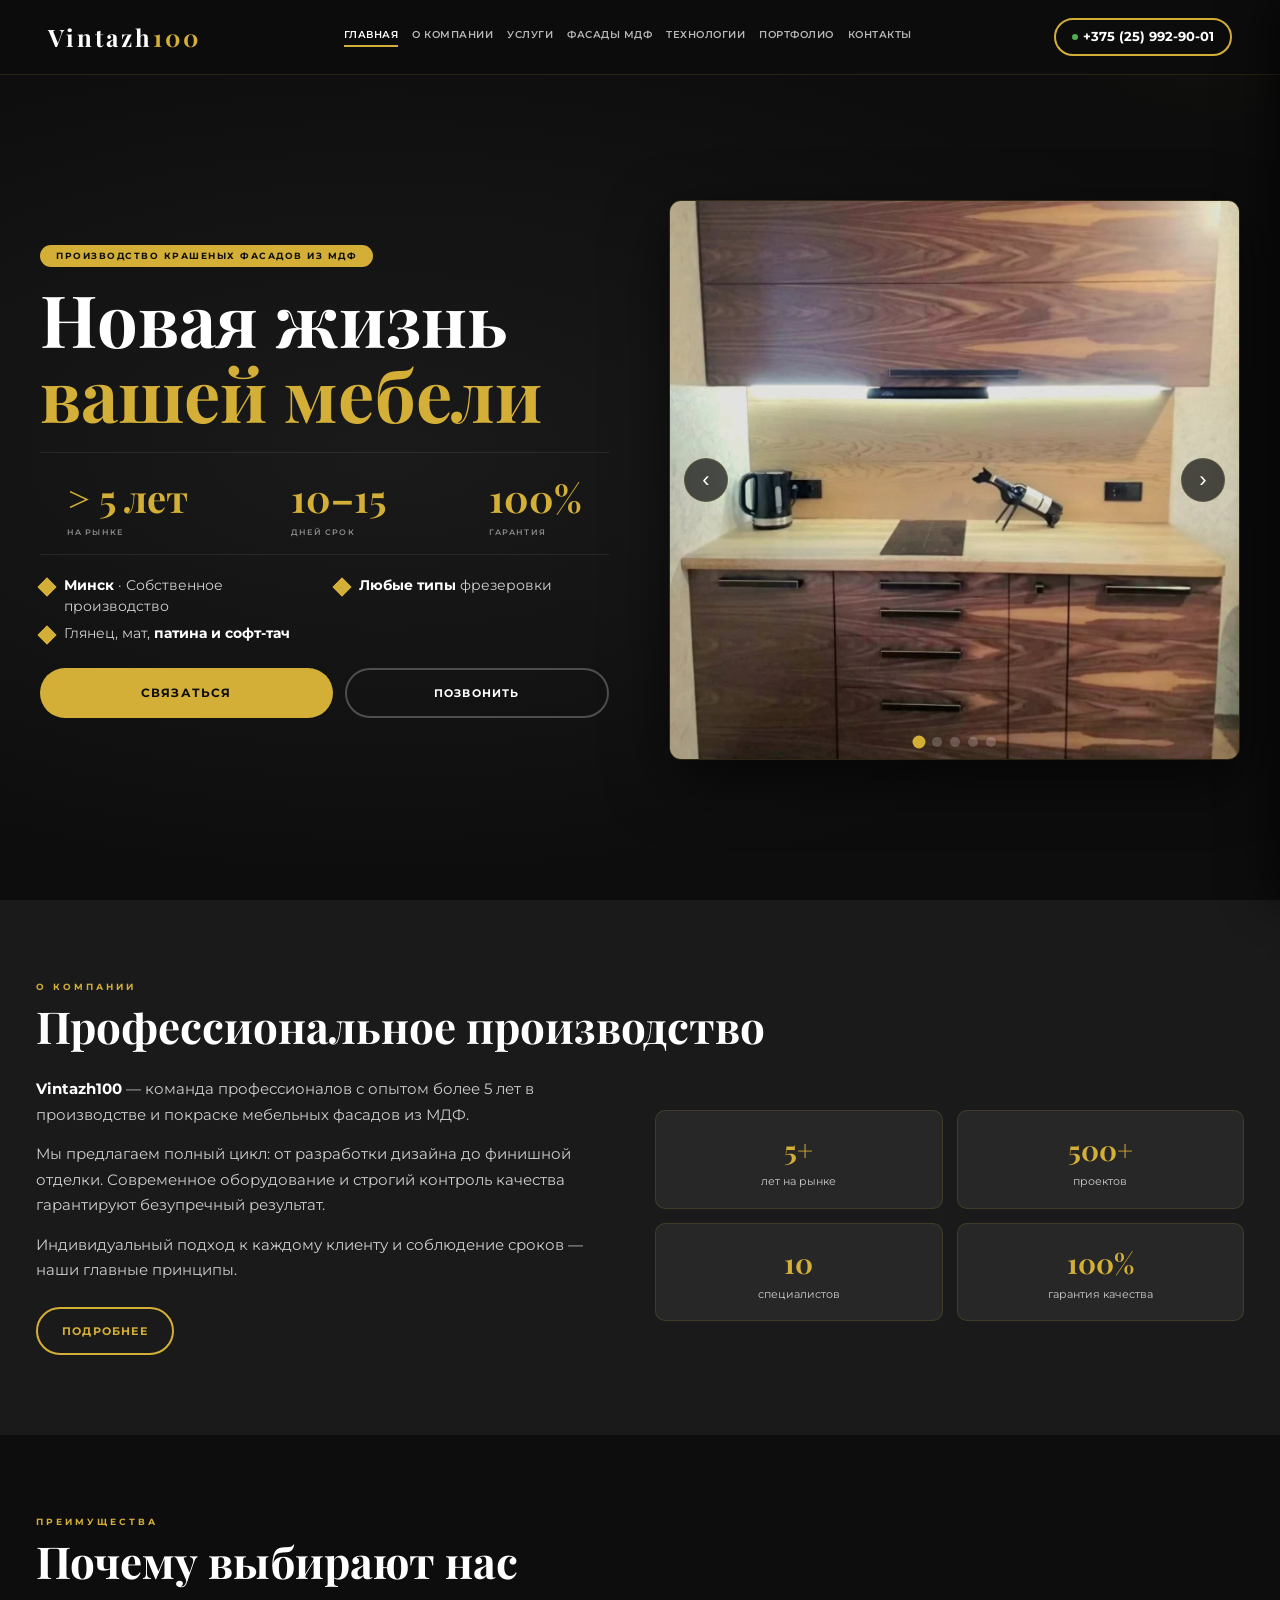
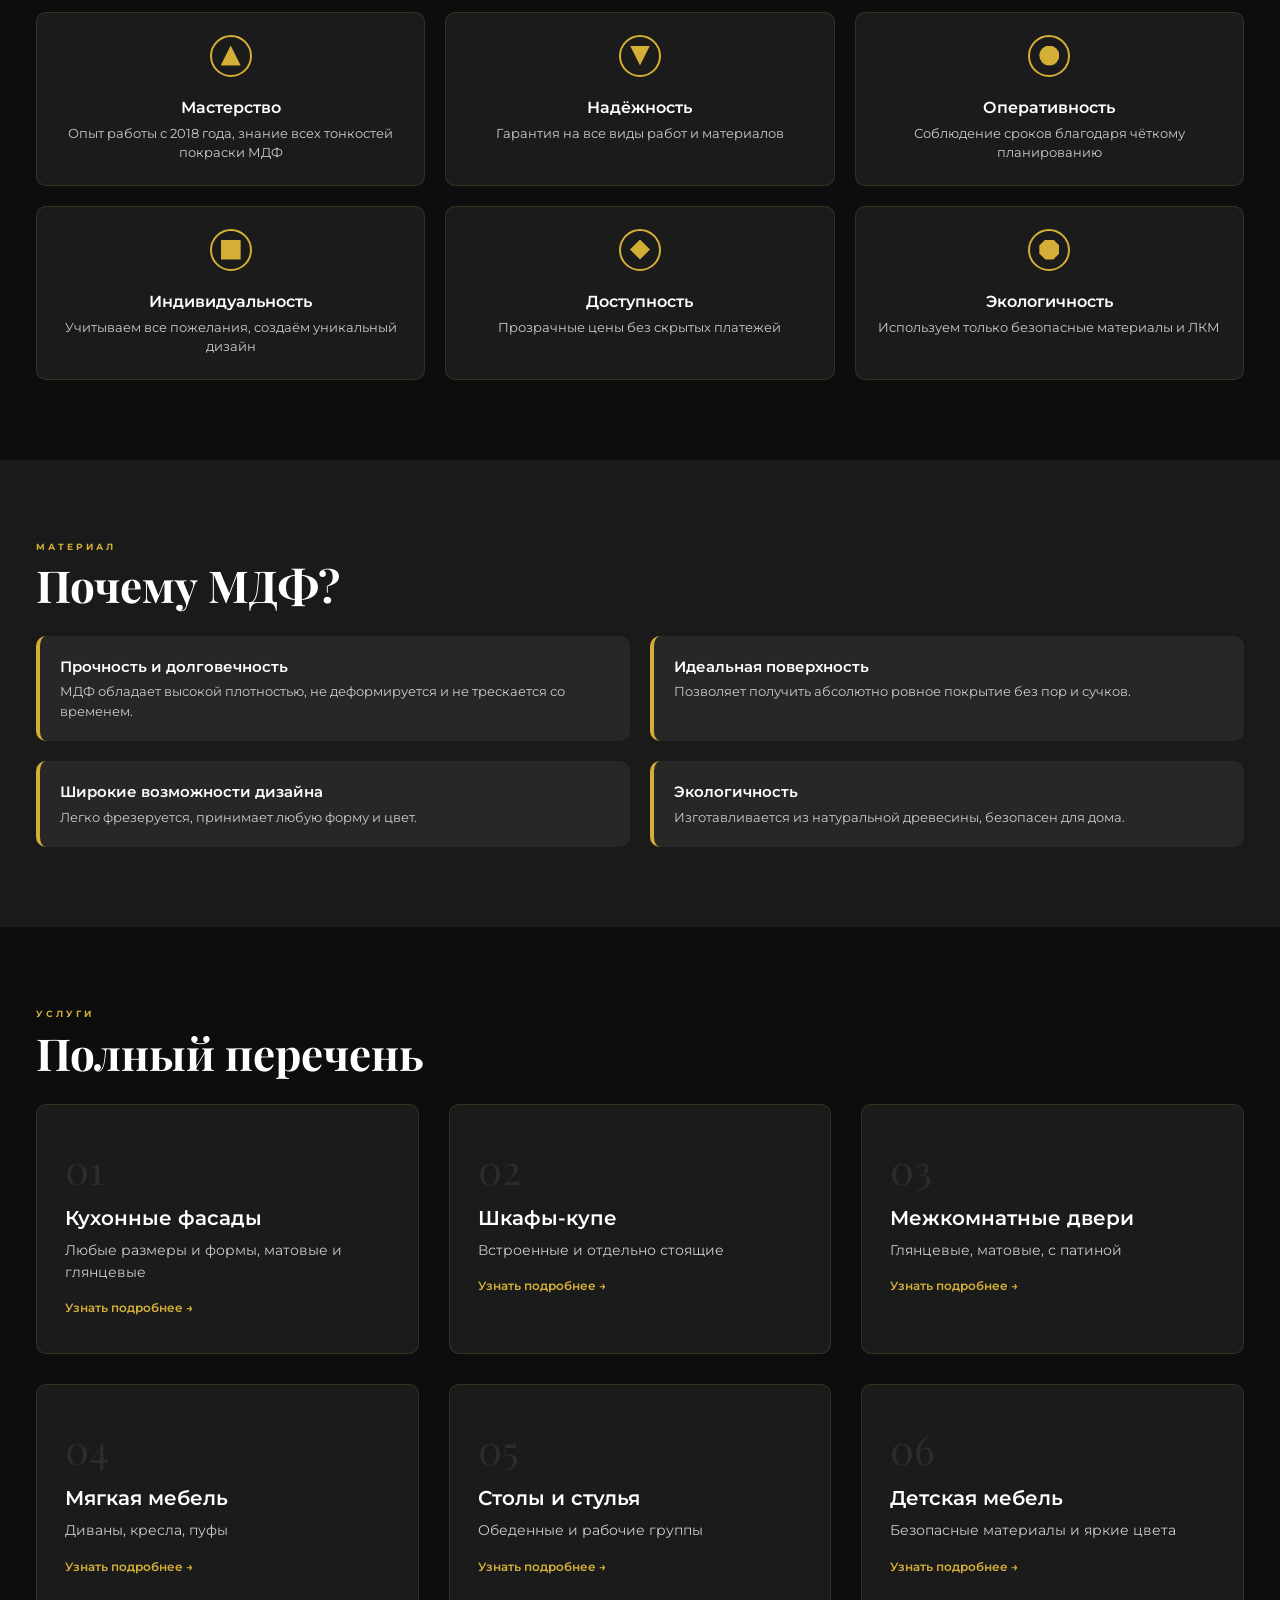
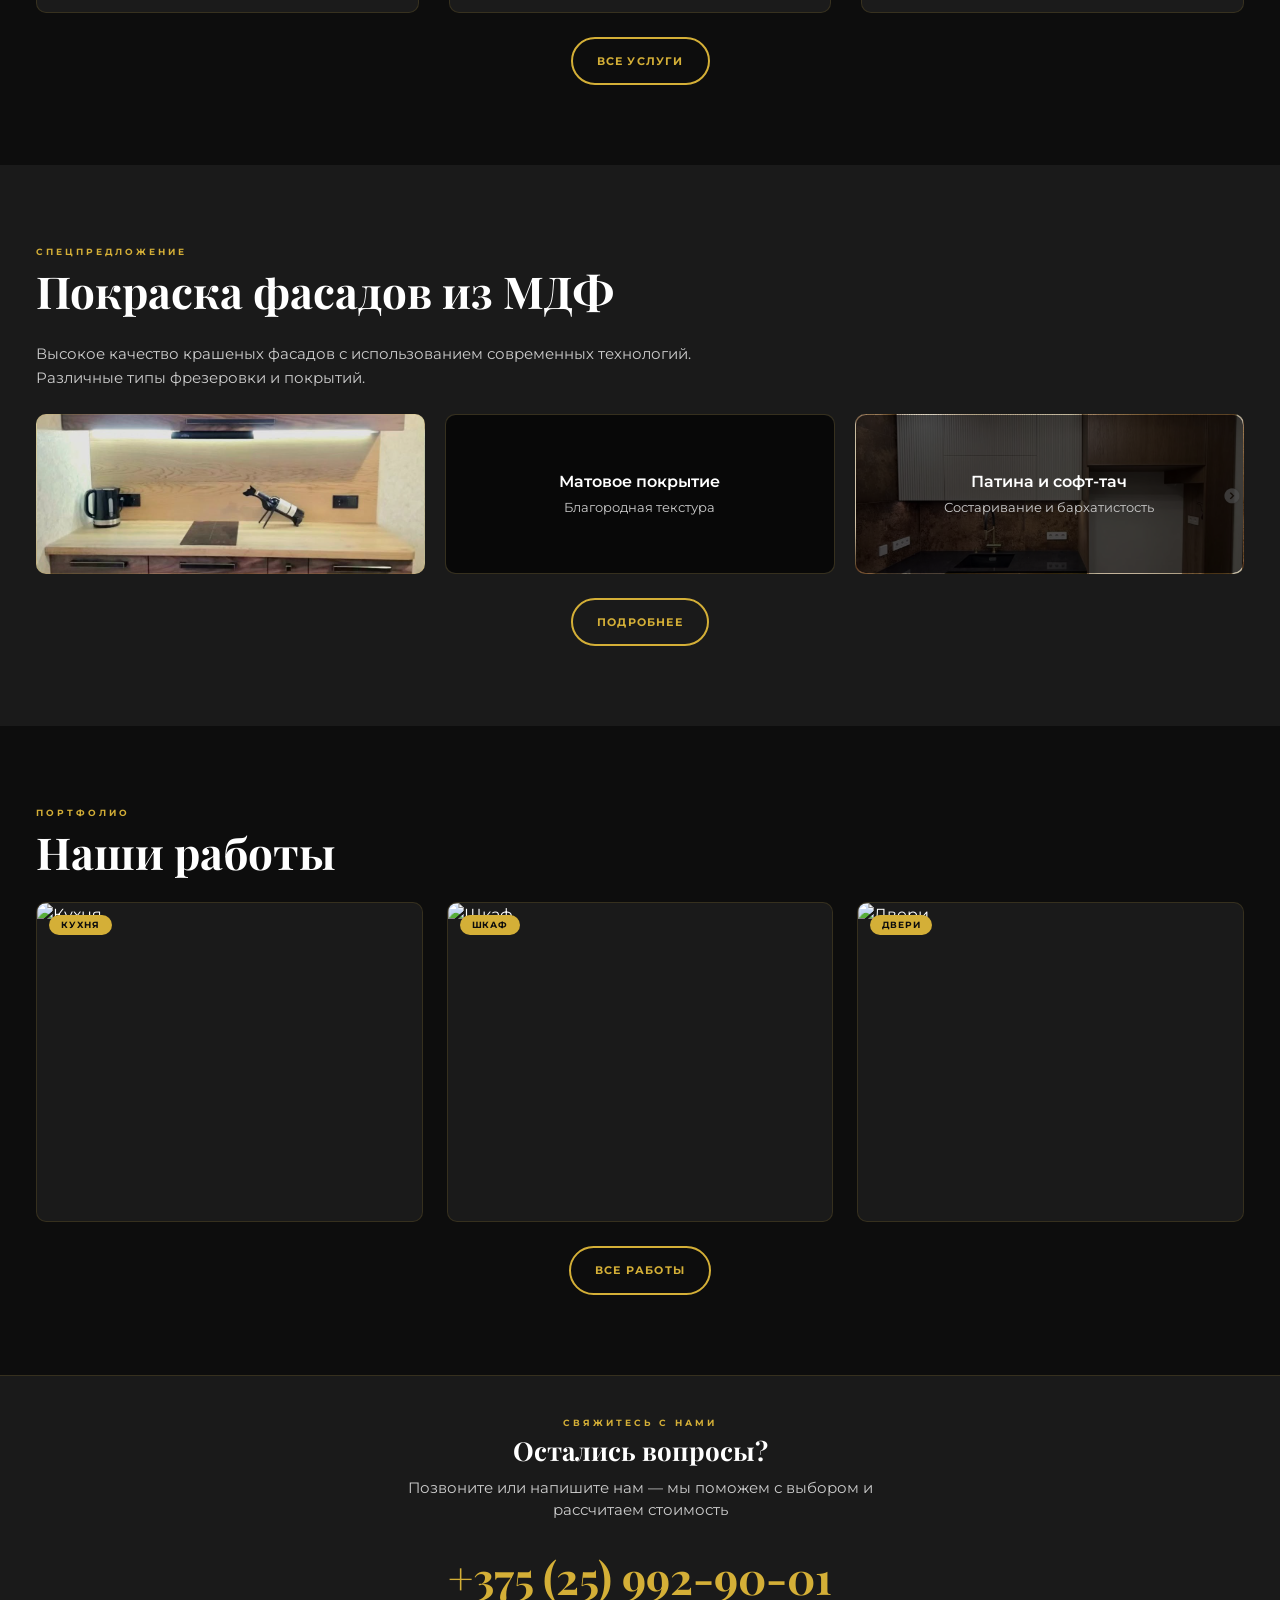
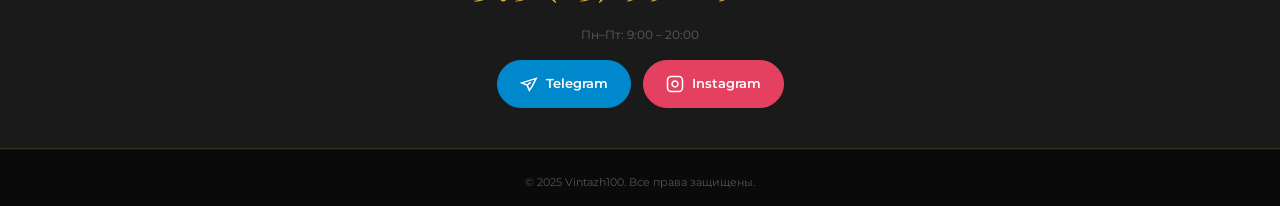
==== commit 7e3861b8: "Update index.html" ====
--- a/index.html
+++ b/index.html
@@ -3,12 +3,20 @@
 
 <head>
     <meta charset="UTF-8">
-    <meta name="viewport" content="width=device-width, initial-scale=1.0, maximum-scale=1.0, user-scalable=yes">
+    <meta name="viewport" content="width=device-width, initial-scale=1.0, viewport-fit=cover">
+    <meta name="theme-color" content="#0d0d0d">
+    <meta name="format-detection" content="telephone=no">
+    <meta name="mobile-web-app-capable" content="yes">
+    <meta name="apple-mobile-web-app-capable" content="yes">
+    <meta name="apple-mobile-web-app-status-bar-style" content="black-translucent">
+    <meta name="description" content="Vintazh100 — производство и покраска мебельных фасадов из МДФ в Минске. Более 5 лет опыта, гарантия качества, срок 10–15 дней.">
     <title>Главная | Vintazh100 — покраска фасадов МДФ</title>
+
     <link rel="preconnect" href="https://fonts.googleapis.com">
     <link rel="preconnect" href="https://fonts.gstatic.com" crossorigin>
     <link href="https://fonts.googleapis.com/css2?family=Montserrat:wght@400;500;600;700;800&family=Playfair+Display:wght@400;600;700&display=swap" rel="stylesheet">
-    <!-- ОБЩИЙ CSS -->
+    <link rel="icon" type="image/svg+xml" href="/favicon.svg">
+    <link rel="apple-touch-icon" href="/apple-touch-icon.png">
     <link rel="stylesheet" href="css/style.css">
 </head>
 
@@ -16,8 +24,9 @@
 
     <!-- ===== HEADER ===== -->
     <header class="header" id="header">
-        <a href="index.html" class="header-logo">Vintazh<span>100</span></a>
-        <nav class="header-nav">
+        <a href="index.html" class="header-logo" aria-label="Vintazh100 — на главную">Vintazh<span>100</span></a>
+
+        <nav class="header-nav" aria-label="Основная навигация">
             <a href="index.html" class="active">Главная</a>
             <a href="about.html">О компании</a>
             <a href="services.html">Услуги</a>
@@ -26,12 +35,32 @@
             <a href="portfolio.html">Портфолио</a>
             <a href="contacts.html">Контакты</a>
         </nav>
-        <a href="tel:+375259929001" class="header-phone">
-            <span class="header-phone-dot"></span> +375 (25) 992-90-01
+
+        <div class="header-actions">
+            <a href="tel:+375259929001" class="header-phone" aria-label="Позвонить +375 25 992 90 01">
+                <span class="header-phone-dot" aria-hidden="true"></span>
+                <span>+375 (25) 992-90-01</span>
+            </a>
+            <button class="burger" id="burger" aria-label="Открыть меню" aria-expanded="false" aria-controls="mobileMenu">
+                <span></span><span></span><span></span>
+            </button>
+        </div>
+    </header>
+
+    <!-- ===== МОБИЛЬНОЕ МЕНЮ ===== -->
+    <div class="mobile-overlay" id="mobileOverlay" aria-hidden="true"></div>
+    <nav class="mobile-menu" id="mobileMenu" aria-label="Мобильная навигация" aria-hidden="true">
+        <a href="index.html" class="active">Главная</a>
+        <a href="about.html">О компании</a>
+        <a href="services.html">Услуги</a>
+        <a href="mdf.html">Фасады МДФ</a>
+        <a href="technology.html">Технологии</a>
+        <a href="portfolio.html">Портфолио</a>
+        <a href="contacts.html">Контакты</a>
+        <a href="tel:+375259929001" class="mobile-menu-phone">
+            <svg width="18" height="18" viewBox="0 0 24 24" fill="none" stroke="currentColor" stroke-width="2" aria-hidden="true"><path d="M22 16.92v3a2 2 0 01-2.18 2 19.79 19.79 0 01-8.63-3.07 19.5 19.5 0 01-6-6 19.79 19.79 0 01-3.07-8.67A2 2 0 014.11 2h3a2 2 0 012 1.72 12.84 12.84 0 00.7 2.81 2 2 0 01-.45 2.11L8.09 9.91a16 16 0 006 6l1.27-1.27a2 2 0 012.11-.45 12.84 12.84 0 002.81.7A2 2 0 0122 16.92z"/></svg>            Позвонить
         </a>
-
-    </header>
-
+    </nav>
 
     <!-- ===== HERO ===== -->
     <section class="hero" id="top">
@@ -40,7 +69,7 @@
             <h1 class="hero-title">Новая жизнь<br><span>вашей мебели</span></h1>
             <div class="hero-stats">
                 <div>
-                    <div class="hero-stat-number">> 5 лет</div>
+                    <div class="hero-stat-number">&gt; 5 лет</div>
                     <div class="hero-stat-label">на рынке</div>
                 </div>
                 <div>
@@ -64,14 +93,14 @@
         </div>
         <div class="hero-slider-wrapper">
             <div class="hero-slider" id="heroSlider">
-                <div class="hero-slider-slide"><img src="image/slide-1.jpg" alt="Фасады"></div>
-                <div class="hero-slider-slide"><img src="image/slide-2.jpg" alt="Кухня"></div>
-                <div class="hero-slider-slide"><img src="image/slide-3.jpg" alt="Шкаф"></div>
-                <div class="hero-slider-slide"><img src="image/slide-4.jpg" alt="Двери"></div>
-                <div class="hero-slider-slide"><img src="image/slide-5.jpg" alt="Мягкая мебель"></div>
-            </div>
-            <button class="slider-btn slider-btn-prev" id="sliderPrev">‹</button>
-            <button class="slider-btn slider-btn-next" id="sliderNext">›</button>
+                <div class="hero-slider-slide"><img src="image/slide-1.jpg" alt="Фасады" loading="eager"></div>
+                <div class="hero-slider-slide"><img src="image/slide-2.jpg" alt="Кухня" loading="lazy"></div>
+                <div class="hero-slider-slide"><img src="image/slide-3.jpg" alt="Шкаф" loading="lazy"></div>
+                <div class="hero-slider-slide"><img src="image/slide-4.jpg" alt="Двери" loading="lazy"></div>
+                <div class="hero-slider-slide"><img src="image/slide-5.jpg" alt="Мягкая мебель" loading="lazy"></div>
+            </div>
+            <button class="slider-btn slider-btn-prev" id="sliderPrev" aria-label="Предыдущий слайд">‹</button>
+            <button class="slider-btn slider-btn-next" id="sliderNext" aria-label="Следующий слайд">›</button>
             <div class="slider-dots" id="sliderDots"></div>
         </div>
     </section>
@@ -185,39 +214,27 @@
                 <div class="service-card">
                     <div class="num">01</div>
                     <h3>Кухонные фасады</h3>
-                    <div class="desc">Любые размеры и формы, матовые и глянцевые</div>
-                    <a href="services.html" class="details">Узнать подробнее →</a>
-                </div>
+                    <div class="desc">Любые размеры и формы, матовые и глянцевые</div><a href="services.html" class="details">Узнать подробнее →</a></div>
                 <div class="service-card">
                     <div class="num">02</div>
                     <h3>Шкафы-купе</h3>
-                    <div class="desc">Встроенные и отдельно стоящие</div>
-                    <a href="services.html" class="details">Узнать подробнее →</a>
-                </div>
+                    <div class="desc">Встроенные и отдельно стоящие</div><a href="services.html" class="details">Узнать подробнее →</a></div>
                 <div class="service-card">
                     <div class="num">03</div>
                     <h3>Межкомнатные двери</h3>
-                    <div class="desc">Глянцевые, матовые, с патиной</div>
-                    <a href="services.html" class="details">Узнать подробнее →</a>
-                </div>
+                    <div class="desc">Глянцевые, матовые, с патиной</div><a href="services.html" class="details">Узнать подробнее →</a></div>
                 <div class="service-card">
                     <div class="num">04</div>
                     <h3>Мягкая мебель</h3>
-                    <div class="desc">Диваны, кресла, пуфы</div>
-                    <a href="services.html" class="details">Узнать подробнее →</a>
-                </div>
+                    <div class="desc">Диваны, кресла, пуфы</div><a href="services.html" class="details">Узнать подробнее →</a></div>
                 <div class="service-card">
                     <div class="num">05</div>
                     <h3>Столы и стулья</h3>
-                    <div class="desc">Обеденные и рабочие группы</div>
-                    <a href="services.html" class="details">Узнать подробнее →</a>
-                </div>
+                    <div class="desc">Обеденные и рабочие группы</div><a href="services.html" class="details">Узнать подробнее →</a></div>
                 <div class="service-card">
                     <div class="num">06</div>
                     <h3>Детская мебель</h3>
-                    <div class="desc">Безопасные материалы и яркие цвета</div>
-                    <a href="services.html" class="details">Узнать подробнее →</a>
-                </div>
+                    <div class="desc">Безопасные материалы и яркие цвета</div><a href="services.html" class="details">Узнать подробнее →</a></div>
             </div>
             <div style="text-align:center; margin-top:24px;">
                 <a href="services.html" class="btn btn-outline" style="border-color:var(--accent); color:var(--accent);">Все услуги</a>
@@ -258,7 +275,7 @@
             <h2 class="section-title">Наши работы</h2>
             <div class="gallery-grid">
                 <div class="gallery-item" data-category="kitchen">
-                    <img src="image/gallery-1.jpg" alt="Кухня">
+                    <img src="image/gallery-1.jpg" alt="Кухня" loading="lazy">
                     <div class="badge">Кухня</div>
                     <div class="overlay">
                         <div class="title">Кухонный гарнитур</div>
@@ -266,7 +283,7 @@
                     </div>
                 </div>
                 <div class="gallery-item" data-category="wardrobe">
-                    <img src="image/gallery-2.jpg" alt="Шкаф">
+                    <img src="image/gallery-2.jpg" alt="Шкаф" loading="lazy">
                     <div class="badge">Шкаф</div>
                     <div class="overlay">
                         <div class="title">Шкаф-купе</div>
@@ -274,7 +291,7 @@
                     </div>
                 </div>
                 <div class="gallery-item" data-category="doors">
-                    <img src="image/gallery-3.jpg" alt="Двери">
+                    <img src="image/gallery-3.jpg" alt="Двери" loading="lazy">
                     <div class="badge">Двери</div>
                     <div class="overlay">
                         <div class="title">Межкомнатные двери</div>
@@ -293,19 +310,15 @@
         <div class="container">
             <div class="section-label">Свяжитесь с нами</div>
             <h2 class="section-title">Остались вопросы?</h2>
-            <p style="color:var(--gray); font-size:15px; max-width:500px; margin:0 auto 10px;">
-                Позвоните или напишите нам — мы поможем с выбором и рассчитаем стоимость
-            </p>
+            <p style="color:var(--gray); font-size:15px; max-width:500px; margin:0 auto 10px;">Позвоните или напишите нам — мы поможем с выбором и рассчитаем стоимость</p>
             <a href="tel:+375259929001" class="contact-phone">+375 (25) 992-90-01</a>
-            <p style="color:rgba(255,255,255,0.3); font-size:12px; margin-bottom:16px;">
-                Пн–Пт: 9:00 – 20:00
-            </p>
+            <p style="color:rgba(255,255,255,0.3); font-size:12px; margin-bottom:16px;">Пн–Пт: 9:00 – 20:00</p>
             <div class="contact-messengers">
-                <a href="https://t.me/+375259929001" class="messenger-btn telegram" target="_blank">
-                    <svg viewBox="0 0 24 24" fill="none" stroke="currentColor" stroke-width="2" stroke-linecap="round" stroke-linejoin="round"><path d="M21.5 4.5L2.5 10.5L9.5 13.5L12.5 20.5L16.5 14.5L21.5 4.5Z"/><path d="M9.5 13.5L14.5 9.5"/></svg> Telegram
+                <a href="https://t.me/+375259929001" class="messenger-btn telegram" target="_blank" rel="noopener">
+                    <svg viewBox="0 0 24 24" fill="none" stroke="currentColor" stroke-width="2" aria-hidden="true"><path d="M21.5 4.5L2.5 10.5L9.5 13.5L12.5 20.5L16.5 14.5L21.5 4.5Z"/><path d="M9.5 13.5L14.5 9.5"/></svg> Telegram
                 </a>
-                <a href="https://www.instagram.com/vintazh100" class="messenger-btn instagram" target="_blank">
-                    <svg viewBox="0 0 24 24" fill="none" stroke="currentColor" stroke-width="2" stroke-linecap="round" stroke-linejoin="round"><rect x="2" y="2" width="20" height="20" rx="5" ry="5"/><path d="M16 11.37A4 4 0 1 1 12.63 8 4 4 0 0 1 16 11.37z"/><line x1="17.5" y1="6.5" x2="17.51" y2="6.5"/></svg>                    Instagram
+                <a href="https://www.instagram.com/vintazh100" class="messenger-btn instagram" target="_blank" rel="noopener">
+                    <svg viewBox="0 0 24 24" fill="none" stroke="currentColor" stroke-width="2" aria-hidden="true"><rect x="2" y="2" width="20" height="20" rx="5" ry="5"/><path d="M16 11.37A4 4 0 1 1 12.63 8 4 4 0 0 1 16 11.37z"/><line x1="17.5" y1="6.5" x2="17.51" y2="6.5"/></svg>                    Instagram
                 </a>
             </div>
         </div>
@@ -313,12 +326,10 @@
 
     <!-- ===== FOOTER ===== -->
     <footer class="footer">
-        <div>© 2025 Vintazh100</div>
+        <div>© 2025 Vintazh100. Все права защищены.</div>
     </footer>
 
-    <!-- ОБЩИЙ JS -->
     <script src="js/script.js"></script>
-
 </body>
 
 </html>
--- a/css/style.css
+++ b/css/style.css
@@ -1,12 +1,20 @@
-/* ===== RESET & BASE ===== */
+/* ============================================================
+   RESET & BASE
+   ============================================================ */
+
 * {
     margin: 0;
     padding: 0;
     box-sizing: border-box;
+    -webkit-tap-highlight-color: transparent;
 }
 
 html {
     scroll-behavior: smooth;
+    -webkit-text-size-adjust: 100%;
+    -moz-text-size-adjust: 100%;
+    text-size-adjust: 100%;
+    overflow-y: scroll;
 }
 
 body {
@@ -15,11 +23,30 @@
     color: #ffffff;
     line-height: 1.5;
     -webkit-font-smoothing: antialiased;
+    -moz-osx-font-smoothing: grayscale;
+    /* ✅ ИСПРАВЛЕНО: убраны overflow-x: hidden и overscroll-behavior-y */
+    /* Горизонтальный скролл блокируем через wrapper, а не body */
+    touch-action: manipulation;
+}
+
+
+/* ✅ Безопасная защита от горизонтального скролла без блокировки вертикального */
+
+html,
+body {
+    max-width: 100vw;
+    overflow-x: clip;
+    /* clip не блокирует вертикальный скролл, в отличие от hidden */
 }
 
 a {
     text-decoration: none;
     color: inherit;
+}
+
+img {
+    max-width: 100%;
+    display: block;
 }
 
 .container {
@@ -28,7 +55,23 @@
     padding: 0 16px;
 }
 
-/* ===== VARIABLES ===== */
+
+/* Focus-visible для accessibility */
+
+:focus {
+    outline: none;
+}
+
+:focus-visible {
+    outline: 2px solid var(--accent);
+    outline-offset: 2px;
+}
+
+
+/* ============================================================
+   VARIABLES
+   ============================================================ */
+
 :root {
     --accent: #d4af37;
     --dark: #0d0d0d;
@@ -39,62 +82,66 @@
     --transition: 0.3s ease;
 }
 
-/* ===== HEADER (обновлён с бургером) ===== */
+
+/* ============================================================
+   HEADER
+   ============================================================ */
+
 .header {
     position: fixed;
     top: 0;
     left: 0;
     width: 100%;
     z-index: 1000;
-    padding: 10px 16px;
+    padding: 12px 16px;
     display: flex;
     align-items: center;
     justify-content: space-between;
     background: rgba(13, 13, 13, 0.95);
+    -webkit-backdrop-filter: blur(16px);
     backdrop-filter: blur(16px);
     border-bottom: 1px solid var(--border);
-    transition: box-shadow 0.3s;
-    flex-wrap: wrap;
-    gap: 6px;
+    transition: box-shadow 0.3s, padding 0.3s;
+    gap: 10px;
 }
 
 .header.scrolled {
     box-shadow: 0 4px 30px rgba(0, 0, 0, 0.6);
+    padding: 8px 16px;
 }
 
 .header-logo {
     font-family: 'Playfair Display', serif;
-    font-size: 20px;
+    font-size: 18px;
     font-weight: 700;
-    letter-spacing: 3px;
+    letter-spacing: 2px;
+    flex-shrink: 0;
 }
 
 .header-logo span {
     color: var(--accent);
 }
 
-/* Десктопное меню (показывается на >=768px) */
+
+/* Desktop nav — скрыт на мобильных */
+
 .header-nav {
-    display: flex;
-    gap: 8px;
+    display: none;
+    gap: 14px;
     align-items: center;
-    flex-wrap: wrap;
-    width: 100%;
-    order: 3;
-    justify-content: center;
-    padding-top: 6px;
-    border-top: 1px solid rgba(255, 255, 255, 0.05);
+    flex-wrap: nowrap;
 }
 
 .header-nav a {
-    font-size: 9px;
+    font-size: 10px;
     font-weight: 600;
-    letter-spacing: 0.6px;
+    letter-spacing: 0.5px;
     text-transform: uppercase;
     color: rgba(255, 255, 255, 0.7);
     transition: color 0.3s, border-bottom 0.3s;
     padding-bottom: 3px;
     border-bottom: 2px solid transparent;
+    white-space: nowrap;
 }
 
 .header-nav a:hover,
@@ -103,17 +150,25 @@
     border-bottom-color: var(--accent);
 }
 
+.header-actions {
+    display: flex;
+    align-items: center;
+    gap: 10px;
+    flex-shrink: 0;
+}
+
 .header-phone {
-    display: flex;
+    display: none;
     align-items: center;
     gap: 5px;
     font-weight: 700;
-    font-size: 11px;
-    padding: 5px 12px;
+    font-size: 13px;
+    padding: 7px 16px;
     border: 2px solid var(--accent);
     border-radius: 50px;
     transition: background 0.3s, color 0.3s;
     flex-shrink: 0;
+    white-space: nowrap;
 }
 
 .header-phone:hover {
@@ -140,194 +195,185 @@
     }
 }
 
-/* ===== БУРГЕР (скрыт на десктопе) ===== */
+
+/* ============================================================
+   BURGER MENU
+   ============================================================ */
+
 .burger {
-    display: none;
-    flex-direction: column;
-    justify-content: space-between;
-    width: 30px;
-    height: 21px;
+    display: block;
+    width: 40px;
+    height: 40px;
+    min-width: 44px;
+    min-height: 44px;
     background: transparent;
-    border: none;
+    border: 1px solid var(--border);
+    border-radius: 8px;
     cursor: pointer;
     padding: 0;
+    position: relative;
     z-index: 1001;
-    transition: transform 0.3s ease;
+    touch-action: manipulation;
+    transition: border-color var(--transition);
+}
+
+.burger:hover,
+.burger:focus-visible {
+    border-color: var(--accent);
 }
 
 .burger span {
+    position: absolute;
+    left: 50%;
+    transform: translateX(-50%);
     display: block;
-    height: 3px;
-    width: 100%;
+    width: 22px;
+    height: 2px;
     background: #fff;
-    border-radius: 3px;
-    transition: all 0.3s ease;
-    transform-origin: center;
+    border-radius: 2px;
+    transition: transform 0.3s cubic-bezier(0.4, 0, 0.2, 1), opacity 0.2s, background 0.3s, top 0.3s;
+}
+
+.burger span:nth-child(1) {
+    top: 13px;
+}
+
+.burger span:nth-child(2) {
+    top: 19px;
+}
+
+.burger span:nth-child(3) {
+    top: 25px;
 }
 
 .burger.active span:nth-child(1) {
-    transform: translateY(9px) rotate(45deg);
+    top: 19px;
+    transform: translateX(-50%) rotate(45deg);
+    background: var(--accent);
 }
 
 .burger.active span:nth-child(2) {
     opacity: 0;
+    transform: translateX(-50%) translateX(10px);
 }
 
 .burger.active span:nth-child(3) {
-    transform: translateY(-9px) rotate(-45deg);
-}
-
-/* ===== МОБИЛЬНОЕ МЕНЮ (выезжающее) ===== */
+    top: 19px;
+    transform: translateX(-50%) rotate(-45deg);
+    background: var(--accent);
+}
+
+
+/* Mobile overlay */
+
 .mobile-overlay {
-    display: none;
     position: fixed;
-    top: 0;
-    left: 0;
-    width: 100%;
-    height: 100%;
-    background: rgba(0, 0, 0, 0.7);
+    inset: 0;
+    background: rgba(0, 0, 0, 0.75);
+    -webkit-backdrop-filter: blur(6px);
+    backdrop-filter: blur(6px);
     z-index: 999;
     opacity: 0;
-    transition: opacity 0.4s ease;
+    visibility: hidden;
+    transition: opacity 0.3s ease, visibility 0.3s ease;
 }
 
 .mobile-overlay.active {
-    display: block;
     opacity: 1;
-}
+    visibility: visible;
+}
+
+
+/* Mobile menu */
 
 .mobile-menu {
     position: fixed;
     top: 0;
-    right: -100%;
-    width: 300px;
-    max-width: 80%;
-    height: 100%;
-    background: #1a1a1a;
+    right: 0;
+    width: min(88%, 380px);
+    height: 100vh;
+    height: 100dvh;
+    background: #0a0a0a;
     z-index: 1000;
-    padding: 24px 20px;
+    padding: 90px 24px 30px;
     display: flex;
     flex-direction: column;
-    transition: right 0.4s cubic-bezier(0.22, 1, 0.36, 1);
-    box-shadow: -10px 0 40px rgba(0, 0, 0, 0.5);
+    gap: 4px;
+    transform: translateX(100%);
+    transition: transform 0.4s cubic-bezier(0.4, 0, 0.2, 1);
+    overflow-y: auto;
+    -webkit-overflow-scrolling: touch;
     border-left: 1px solid var(--border);
-    overflow-y: auto;
+    box-shadow: -10px 0 40px rgba(0, 0, 0, 0.6);
 }
 
 .mobile-menu.active {
-    right: 0;
-}
-
-.mobile-menu-header {
+    transform: translateX(0);
+}
+
+.mobile-menu a {
     display: flex;
-    justify-content: space-between;
     align-items: center;
-    padding-bottom: 20px;
-    border-bottom: 1px solid var(--border);
-    margin-bottom: 20px;
-}
-
-.mobile-menu-logo {
-    font-family: 'Playfair Display', serif;
-    font-size: 22px;
-    font-weight: 700;
-    letter-spacing: 2px;
-}
-
-.mobile-menu-logo span {
+    gap: 12px;
+    padding: 16px 18px;
+    font-size: 15px;
+    font-weight: 600;
+    color: rgba(255, 255, 255, 0.85);
+    border-radius: 10px;
+    transition: background 0.25s, color 0.25s, transform 0.25s;
+    min-height: 48px;
+}
+
+.mobile-menu a:hover,
+.mobile-menu a:focus-visible,
+.mobile-menu a.active {
+    background: var(--card-bg);
     color: var(--accent);
-}
-
-.mobile-close {
-    background: none;
-    border: none;
-    color: #fff;
-    font-size: 28px;
-    cursor: pointer;
-    transition: transform 0.3s ease;
-    padding: 0 4px;
-}
-
-.mobile-close:hover {
-    transform: rotate(90deg);
-}
-
-.mobile-nav {
-    display: flex;
-    flex-direction: column;
-    gap: 16px;
-    flex: 1;
-}
-
-.mobile-nav a {
-    font-size: 18px;
-    font-weight: 600;
-    color: rgba(255, 255, 255, 0.8);
-    transition: color 0.3s, padding-left 0.3s;
-    padding: 6px 0;
-    border-bottom: 1px solid rgba(255, 255, 255, 0.05);
-}
-
-.mobile-nav a:hover,
-.mobile-nav a.active {
-    color: var(--accent);
-    padding-left: 8px;
-}
-
-.mobile-menu-footer {
+    transform: translateX(4px);
+}
+
+.mobile-menu a.active::before {
+    content: '';
+    width: 6px;
+    height: 6px;
+    background: var(--accent);
+    border-radius: 50%;
+    flex-shrink: 0;
+}
+
+.mobile-menu-phone {
     margin-top: auto;
-    padding-top: 20px;
-    border-top: 1px solid var(--border);
-}
-
-.mobile-phone {
-    display: block;
-    font-size: 20px;
-    font-weight: 700;
-    color: var(--accent);
-    margin-bottom: 14px;
-}
-
-.mobile-socials {
-    display: flex;
-    gap: 12px;
-    flex-wrap: wrap;
-}
-
-.mobile-social {
-    padding: 8px 16px;
-    border-radius: 50px;
-    font-size: 13px;
-    font-weight: 600;
-    background: var(--card-bg);
-    border: 1px solid var(--border);
-    transition: 0.3s;
-}
-
-.mobile-social.telegram {
-    background: #0088cc;
-    color: #fff;
-    border-color: #0088cc;
-}
-
-.mobile-social.instagram {
-    background: #E4405F;
-    color: #fff;
-    border-color: #E4405F;
-}
-
-.mobile-social:hover {
-    transform: translateY(-2px);
-}
+    background: var(--accent) !important;
+    color: #0d0d0d !important;
+    justify-content: center !important;
+    font-weight: 700 !important;
+    border-radius: 50px !important;
+    padding: 16px !important;
+    letter-spacing: 0.5px;
+    text-transform: uppercase;
+    font-size: 13px !important;
+}
+
+.mobile-menu-phone:hover {
+    background: #fff !important;
+    transform: translateY(-2px) !important;
+}
+
+.mobile-menu-phone svg {
+    width: 18px;
+    height: 18px;
+    flex-shrink: 0;
+}
+
 
 /* ============================================================
-   ВСЕ ОСТАЛЬНЫЕ СТИЛИ (ваши прежние – без изменений)
+   BUTTONS
    ============================================================ */
 
-/* ===== BUTTONS ===== */
 .btn {
     display: inline-flex;
     align-items: center;
+    justify-content: center;
     gap: 6px;
     padding: 14px 24px;
     font-size: 11px;
@@ -340,6 +386,8 @@
     cursor: pointer;
     font-family: 'Montserrat', sans-serif;
     text-align: center;
+    touch-action: manipulation;
+    min-height: 44px;
 }
 
 .btn-primary {
@@ -365,14 +413,18 @@
     transform: translateY(-2px);
 }
 
-/* ===== SECTION ===== */
+
+/* ============================================================
+   SECTION
+   ============================================================ */
+
 .section {
     padding: 50px 16px;
     position: relative;
 }
 
 .header+.section {
-    padding-top: 130px;
+    padding-top: 90px;
 }
 
 .section-dark {
@@ -397,6 +449,7 @@
     font-size: 28px;
     font-weight: 700;
     margin-bottom: 24px;
+    line-height: 1.2;
 }
 
 .section-sub {
@@ -404,11 +457,17 @@
     color: var(--gray);
     max-width: 700px;
     margin-bottom: 24px;
-}
-
-/* ===== HERO ===== */
+    line-height: 1.6;
+}
+
+
+/* ============================================================
+   HERO (index)
+   ============================================================ */
+
 .hero {
     min-height: 100vh;
+    min-height: 100dvh;
     display: flex;
     flex-direction: column;
     align-items: center;
@@ -544,12 +603,17 @@
     box-shadow: 0 20px 60px rgba(0, 0, 0, 0.6);
     border: 1px solid var(--border);
     animation: fadeIn 1.2s ease;
+    -webkit-user-select: none;
+    user-select: none;
 }
 
 .hero-slider {
     display: flex;
     height: 100%;
     transition: transform 0.6s cubic-bezier(0.25, 0.8, 0.25, 1);
+    -webkit-transform: translateZ(0);
+    transform: translateZ(0);
+    will-change: transform;
 }
 
 .hero-slider-slide {
@@ -561,26 +625,33 @@
     width: 100%;
     height: 100%;
     object-fit: cover;
+    -webkit-user-drag: none;
+    user-select: none;
+    pointer-events: none;
 }
 
 .slider-btn {
     position: absolute;
     top: 50%;
     transform: translateY(-50%);
-    width: 32px;
-    height: 32px;
+    width: 40px;
+    height: 40px;
+    min-width: 44px;
+    min-height: 44px;
     border-radius: 50%;
     background: rgba(13, 13, 13, 0.7);
+    -webkit-backdrop-filter: blur(6px);
     backdrop-filter: blur(6px);
     border: 1px solid var(--border);
     color: #fff;
-    font-size: 16px;
+    font-size: 18px;
     cursor: pointer;
     transition: var(--transition);
     display: flex;
     align-items: center;
     justify-content: center;
     z-index: 5;
+    touch-action: manipulation;
 }
 
 .slider-btn:hover {
@@ -607,13 +678,17 @@
 }
 
 .slider-dot {
-    width: 8px;
-    height: 8px;
+    width: 10px;
+    height: 10px;
+    min-width: 10px;
+    min-height: 10px;
     border-radius: 50%;
     background: rgba(255, 255, 255, 0.2);
     border: none;
     cursor: pointer;
     transition: var(--transition);
+    padding: 0;
+    touch-action: manipulation;
 }
 
 .slider-dot.active {
@@ -621,11 +696,11 @@
     transform: scale(1.3);
 }
 
-.slider-dot:hover {
-    background: #fff;
-}
-
-/* ===== ABOUT (index) ===== */
+
+/* ============================================================
+   ABOUT (index)
+   ============================================================ */
+
 .about-grid {
     display: grid;
     grid-template-columns: 1fr;
@@ -677,7 +752,11 @@
     margin-top: 2px;
 }
 
-/* ===== ABOUT PAGE ===== */
+
+/* ============================================================
+   ABOUT PAGE (about.html)
+   ============================================================ */
+
 .about-content {
     display: grid;
     grid-template-columns: 1fr;
@@ -775,7 +854,11 @@
     color: var(--gray);
 }
 
-/* ===== ADVANTAGES ===== */
+
+/* ============================================================
+   ADVANTAGES (index)
+   ============================================================ */
+
 .advantages-grid {
     display: grid;
     grid-template-columns: 1fr;
@@ -833,18 +916,23 @@
 .advantage-item:nth-child(1) .advantage-icon {
     --icon-shape: polygon(50% 0%, 0% 100%, 100% 100%);
 }
+
 .advantage-item:nth-child(2) .advantage-icon {
     --icon-shape: polygon(0% 0%, 100% 0%, 50% 100%);
 }
+
 .advantage-item:nth-child(3) .advantage-icon {
     --icon-shape: circle(50% at 50% 50%);
 }
+
 .advantage-item:nth-child(4) .advantage-icon {
     --icon-shape: polygon(0% 0%, 100% 0%, 100% 100%, 0% 100%);
 }
+
 .advantage-item:nth-child(5) .advantage-icon {
     --icon-shape: polygon(50% 0%, 100% 50%, 50% 100%, 0% 50%);
 }
+
 .advantage-item:nth-child(6) .advantage-icon {
     --icon-shape: polygon(30% 0%, 70% 0%, 100% 30%, 100% 70%, 70% 100%, 30% 100%, 0% 70%, 0% 30%);
 }
@@ -860,7 +948,11 @@
     color: var(--gray);
 }
 
-/* ===== WHY MDF ===== */
+
+/* ============================================================
+   WHY MDF (index)
+   ============================================================ */
+
 .mdf-why-grid {
     display: grid;
     grid-template-columns: 1fr;
@@ -885,7 +977,11 @@
     color: var(--gray);
 }
 
-/* ===== SERVICES ===== */
+
+/* ============================================================
+   SERVICES
+   ============================================================ */
+
 .services-grid {
     display: grid;
     grid-template-columns: 1fr;
@@ -934,13 +1030,18 @@
     display: inline-block;
     border-bottom: 1px solid transparent;
     transition: 0.2s;
+    min-height: 20px;
 }
 
 .service-card .details:hover {
     border-bottom-color: var(--accent);
 }
 
-/* ===== MDF ===== */
+
+/* ============================================================
+   MDF
+   ============================================================ */
+
 .mdf-grid {
     display: grid;
     grid-template-columns: 1fr;
@@ -1014,7 +1115,11 @@
     box-shadow: var(--shadow);
 }
 
-/* ===== MDF PAGE ===== */
+
+/* ============================================================
+   MDF PAGE (mdf.html)
+   ============================================================ */
+
 .mdf-showcase {
     display: grid;
     grid-template-columns: 1fr;
@@ -1107,7 +1212,11 @@
     line-height: 1.6;
 }
 
-/* ===== TECHNOLOGY ===== */
+
+/* ============================================================
+   TECHNOLOGY
+   ============================================================ */
+
 .tech-grid {
     display: grid;
     grid-template-columns: 1fr;
@@ -1166,12 +1275,15 @@
 .tech-card:nth-child(1) .icon {
     --shape: polygon(50% 0%, 0% 100%, 100% 100%);
 }
+
 .tech-card:nth-child(2) .icon {
     --shape: polygon(0% 0%, 100% 0%, 50% 100%);
 }
+
 .tech-card:nth-child(3) .icon {
     --shape: circle(50% at 50% 50%);
 }
+
 .tech-card:nth-child(4) .icon {
     --shape: polygon(0% 0%, 100% 0%, 100% 100%, 0% 100%);
 }
@@ -1260,7 +1372,11 @@
     line-height: 1.6;
 }
 
-/* ===== PORTFOLIO ===== */
+
+/* ============================================================
+   PORTFOLIO
+   ============================================================ */
+
 .filters {
     display: flex;
     flex-wrap: wrap;
@@ -1271,6 +1387,7 @@
 
 .filter-btn {
     padding: 8px 18px;
+    min-height: 44px;
     border-radius: 50px;
     background: var(--card-bg);
     border: 1px solid var(--border);
@@ -1280,6 +1397,7 @@
     cursor: pointer;
     transition: var(--transition);
     font-family: 'Montserrat', sans-serif;
+    touch-action: manipulation;
 }
 
 .filter-btn:hover {
@@ -1308,6 +1426,7 @@
     transition: var(--transition);
     cursor: pointer;
     height: 220px;
+    touch-action: manipulation;
 }
 
 .gallery-item:hover {
@@ -1321,6 +1440,7 @@
     height: 100%;
     object-fit: cover;
     transition: transform 0.5s ease;
+    -webkit-user-drag: none;
 }
 
 .gallery-item:hover img {
@@ -1369,7 +1489,11 @@
     color: #ccc;
 }
 
-/* ===== MODAL ===== */
+
+/* ============================================================
+   MODAL
+   ============================================================ */
+
 .modal-overlay {
     position: fixed;
     top: 0;
@@ -1382,6 +1506,7 @@
     align-items: center;
     justify-content: center;
     padding: 16px;
+    -webkit-backdrop-filter: blur(8px);
     backdrop-filter: blur(8px);
 }
 
@@ -1398,6 +1523,9 @@
     overflow: hidden;
     position: relative;
     animation: modalIn 0.4s ease;
+    max-height: 90vh;
+    max-height: 90dvh;
+    overflow-y: auto;
 }
 
 @keyframes modalIn {
@@ -1446,22 +1574,35 @@
     position: absolute;
     top: 12px;
     right: 16px;
+    width: 44px;
+    height: 44px;
+    min-width: 44px;
+    min-height: 44px;
     font-size: 28px;
     color: #fff;
     cursor: pointer;
     transition: var(--transition);
-    background: none;
-    border: none;
+    background: rgba(0, 0, 0, 0.5);
+    border: 1px solid var(--border);
+    border-radius: 50%;
     z-index: 10;
-    opacity: 0.7;
+    display: flex;
+    align-items: center;
+    justify-content: center;
+    touch-action: manipulation;
 }
 
 .modal-close:hover {
-    opacity: 1;
+    background: var(--accent);
+    color: #0d0d0d;
     transform: rotate(90deg);
 }
 
-/* ===== CONTACTS ===== */
+
+/* ============================================================
+   CONTACTS
+   ============================================================ */
+
 .contact-grid {
     display: grid;
     grid-template-columns: 1fr;
@@ -1495,6 +1636,7 @@
     flex-shrink: 0;
     width: 38px;
     height: 38px;
+    min-width: 38px;
     border-radius: 50%;
     border: 2px solid var(--accent);
     position: relative;
@@ -1525,12 +1667,15 @@
 .info-item:nth-child(1) .icon {
     --shape: polygon(50% 0%, 0% 100%, 100% 100%);
 }
+
 .info-item:nth-child(2) .icon {
     --shape: polygon(0% 0%, 100% 0%, 50% 100%);
 }
+
 .info-item:nth-child(3) .icon {
     --shape: circle(50% at 50% 50%);
 }
+
 .info-item:nth-child(4) .icon {
     --shape: polygon(0% 0%, 100% 0%, 100% 100%, 0% 100%);
 }
@@ -1570,12 +1715,14 @@
     align-items: center;
     gap: 6px;
     padding: 8px 16px;
+    min-height: 44px;
     border-radius: 50px;
     font-size: 12px;
     font-weight: 600;
     transition: var(--transition);
     background: rgba(255, 255, 255, 0.06);
     border: 1px solid rgba(255, 255, 255, 0.1);
+    touch-action: manipulation;
 }
 
 .social-link:hover {
@@ -1588,23 +1735,16 @@
     border-color: #0088cc;
 }
 
-.social-link.telegram:hover {
-    background: #0077b3;
-}
-
 .social-link.instagram {
     background: #E4405F;
     color: #fff;
     border-color: #E4405F;
 }
 
-.social-link.instagram:hover {
-    background: #d6304f;
-}
-
 .social-link svg {
     width: 16px;
     height: 16px;
+    flex-shrink: 0;
 }
 
 .form-block {
@@ -1648,9 +1788,13 @@
     border-radius: 8px;
     color: #fff;
     font-family: 'Montserrat', sans-serif;
-    font-size: 14px;
+    font-size: 16px;
+    /* 16px чтобы iOS не зумил при фокусе */
     transition: var(--transition);
     outline: none;
+    min-height: 44px;
+    -webkit-appearance: none;
+    appearance: none;
 }
 
 .form-group input:focus,
@@ -1675,6 +1819,7 @@
     justify-content: center;
     width: 100%;
     padding: 14px 24px;
+    min-height: 48px;
     font-size: 13px;
     font-weight: 700;
     letter-spacing: 1.2px;
@@ -1686,6 +1831,7 @@
     cursor: pointer;
     transition: var(--transition);
     font-family: 'Montserrat', sans-serif;
+    touch-action: manipulation;
 }
 
 .btn-submit:hover {
@@ -1713,7 +1859,11 @@
     border: none;
 }
 
-/* ===== CONTACT BANNER ===== */
+
+/* ============================================================
+   CONTACT BANNER (все страницы)
+   ============================================================ */
+
 .contact-section {
     padding: 40px 16px;
     background: #1a1a1a;
@@ -1735,6 +1885,7 @@
     display: inline-block;
     margin: 12px 0 16px;
     transition: color 0.3s;
+    min-height: 44px;
 }
 
 .contact-phone:hover {
@@ -1753,12 +1904,14 @@
     align-items: center;
     gap: 8px;
     padding: 12px 22px;
+    min-height: 48px;
     border-radius: 50px;
     font-size: 13px;
     font-weight: 600;
     transition: var(--transition);
     background: rgba(255, 255, 255, 0.06);
     border: 1px solid rgba(255, 255, 255, 0.1);
+    touch-action: manipulation;
 }
 
 .messenger-btn:hover {
@@ -1770,6 +1923,7 @@
 .messenger-btn svg {
     width: 18px;
     height: 18px;
+    flex-shrink: 0;
 }
 
 .messenger-btn.telegram {
@@ -1778,21 +1932,17 @@
     border-color: #0088cc;
 }
 
-.messenger-btn.telegram:hover {
-    background: #0077b3;
-}
-
 .messenger-btn.instagram {
     background: #E4405F;
     color: #fff;
     border-color: #E4405F;
 }
 
-.messenger-btn.instagram:hover {
-    background: #d6304f;
-}
-
-/* ===== FOOTER ===== */
+
+/* ============================================================
+   FOOTER
+   ============================================================ */
+
 .footer {
     padding: 24px 16px;
     background: #0a0a0a;
@@ -1802,7 +1952,11 @@
     border-top: 1px solid rgba(255, 255, 255, 0.04);
 }
 
-/* ===== ANIMATIONS ===== */
+
+/* ============================================================
+   ANIMATIONS
+   ============================================================ */
+
 @keyframes fadeUp {
     from {
         opacity: 0;
@@ -1823,36 +1977,14 @@
     }
 }
 
+
 /* ============================================================
-   МЕДИА-ЗАПРОСЫ (адаптация)
+   RESPONSIVE — MOBILE FIRST
    ============================================================ */
 
-/* Для бургера – скрываем десктопное меню и показываем бургер */
-@media (max-width: 767px) {
-    .header {
-        flex-wrap: nowrap;
-        padding: 10px 16px;
-    }
-    .header-nav {
-        display: none; /* прячем десктопное меню */
-    }
-    .burger {
-        display: flex; /* показываем бургер */
-        order: 2;
-    }
-    .header-phone {
-        order: 1;
-        font-size: 10px;
-        padding: 4px 10px;
-        margin-right: 4px;
-    }
-    .header-logo {
-        font-size: 17px;
-        letter-spacing: 2px;
-    }
-}
-
-/* Остальные медиа-запросы (ваши старые) – дополнены и объединены */
+
+/* Планшеты и выше */
+
 @media (min-width: 481px) {
     .hero-title {
         font-size: 48px;
@@ -1871,9 +2003,6 @@
     }
     .section-title {
         font-size: 32px;
-    }
-    .header+.section {
-        padding-top: 110px;
     }
     .team-grid {
         grid-template-columns: 1fr 1fr;
@@ -1906,35 +2035,29 @@
     }
 }
 
+
+/* Десктоп */
+
 @media (min-width: 769px) {
     .header {
         padding: 16px 40px;
-        flex-wrap: nowrap;
+    }
+    .header.scrolled {
+        padding: 10px 40px;
     }
     .header-logo {
         font-size: 24px;
-    }
+        letter-spacing: 3px;
+    }
+    /* Показываем desktop nav, скрываем burger */
     .header-nav {
-        width: auto;
-        order: 0;
-        border-top: none;
-        padding-top: 0;
-        gap: 14px;
-        flex-wrap: nowrap;
-        display: flex; /* убеждаемся, что меню видно */
-    }
-    .header-nav a {
-        font-size: 10px;
-        letter-spacing: 0.5px;
-        white-space: nowrap;
+        display: flex;
     }
     .header-phone {
-        font-size: 13px;
-        padding: 7px 16px;
-        white-space: nowrap;
+        display: inline-flex;
     }
     .burger {
-        display: none; /* скрываем бургер */
+        display: none;
     }
     .hero {
         flex-direction: row;
@@ -1958,15 +2081,12 @@
         padding: 80px 20px;
     }
     .header+.section {
-        padding-top: 96px;
+        padding-top: 120px;
     }
     .section-title {
         font-size: 44px;
     }
     .about-grid {
-        grid-template-columns: 1fr 1fr;
-    }
-    .about-stats {
         grid-template-columns: 1fr 1fr;
     }
     .about-content {
@@ -2117,143 +2237,147 @@
     }
 }
 
-/* Мелкие экраны (до 480px) – сохраняем читаемость */
-@media (max-width: 480px) {
+
+/* Большие десктопы */
+
+@media (min-width: 1025px) {
+    .header {
+        padding: 18px 48px;
+    }
+    .header.scrolled {
+        padding: 12px 48px;
+    }
+}
+
+
+/* Маленькие мобильные (iPhone SE) */
+
+@media (max-width: 360px) {
     .hero-title {
-        font-size: 30px;
-    }
-    .hero-stat-number {
-        font-size: 24px;
-    }
+        font-size: 26px;
+    }
+    .section-title {
+        font-size: 22px;
+    }
+    .btn {
+        padding: 12px 16px;
+        font-size: 10px;
+    }
+    .header-logo {
+        font-size: 16px;
+    }
+}
+
+
+/* Landscape на мобильных */
+
+@media (max-height: 500px) and (orientation: landscape) {
+    .mobile-menu {
+        padding-top: 70px;
+    }
+    .mobile-menu a {
+        padding: 10px 14px;
+        font-size: 14px;
+        min-height: 40px;
+    }
+    .hero {
+        min-height: auto;
+        padding: 80px 16px 40px;
+    }
+    .section {
+        padding: 40px 16px;
+    }
+}
+
+
+/* Только устройства с указателем (мышь/трекпад) */
+
+@media (hover: hover) and (pointer: fine) {
+    .btn-primary:hover {
+        background: #fff;
+        transform: translateY(-2px);
+    }
+    .btn-outline:hover {
+        border-color: var(--accent);
+        color: var(--accent);
+        transform: translateY(-2px);
+    }
+}
+
+
+/* Отключение hover на тач-устройствах */
+
+@media (hover: none) {
+    .advantage-item:hover,
+    .service-card:hover,
+    .team-card:hover,
+    .tech-card:hover,
+    .about-stat:hover {
+        transform: none;
+        box-shadow: none;
+    }
+    .gallery-item:hover {
+        transform: none;
+    }
+    .gallery-item .overlay {
+        opacity: 1;
+    }
+}
+
+
+/* Safe area для устройств с челкой */
+
+@supports (padding: max(0px)) {
+    .mobile-menu {
+        padding-bottom: max(30px, env(safe-area-inset-bottom));
+    }
+    .mobile-menu-phone {
+        margin-bottom: env(safe-area-inset-bottom);
+    }
+    .footer {
+        padding-bottom: max(16px, env(safe-area-inset-bottom));
+    }
+}
+
+
+/* Reduced motion для accessibility */
+
+@media (prefers-reduced-motion: reduce) {
+    *,
+    *::before,
+    *::after {
+        animation-duration: 0.01ms !important;
+        animation-iteration-count: 1 !important;
+        transition-duration: 0.01ms !important;
+        scroll-behavior: auto !important;
+    }
+}
+
+
+/* Печать */
+
+@media print {
+    .header,
+    .burger,
+    .mobile-menu,
+    .mobile-overlay,
+    .contact-section,
+    .footer,
+    .slider-btn,
+    .slider-dots,
     .hero-slider-wrapper {
-        height: 220px;
-    }
-    .slider-btn {
-        width: 28px;
-        height: 28px;
-        font-size: 14px;
-    }
-    .section-title {
-        font-size: 24px;
-    }
-    .contact-phone {
-        font-size: 24px;
-    }
-    .messenger-btn {
-        font-size: 12px;
-        padding: 10px 18px;
-    }
-    .header-logo {
-        font-size: 17px;
-        letter-spacing: 2px;
-    }
-    .header-nav a {
-        font-size: 8px;
-        letter-spacing: 0.4px;
-    }
-    .header-phone {
-        font-size: 10px;
-        padding: 4px 10px;
-    }
-    .hero-badge {
-        font-size: 8px;
-        padding: 3px 12px;
-    }
-    .hero-features li {
-        font-size: 13px;
-    }
-    .hero-buttons .btn {
-        padding: 12px 18px;
-        font-size: 10px;
-        min-width: 120px;
-    }
-    .about-stats {
-        grid-template-columns: 1fr 1fr;
-        gap: 10px;
-    }
-    .about-stat {
-        padding: 14px 10px;
-    }
-    .about-stat-number {
-        font-size: 24px;
-    }
-    .gallery-item {
-        height: 180px;
-    }
-    .info-item {
-        padding: 14px 14px;
-        gap: 12px;
-    }
-    .info-item .icon {
-        width: 34px;
-        height: 34px;
-    }
-    .info-item .icon::after {
-        width: 14px;
-        height: 14px;
-    }
-    .info-item .text p {
-        font-size: 13px;
-    }
-    .social-link {
-        font-size: 11px;
-        padding: 6px 12px;
-    }
-    .form-block {
-        padding: 18px 14px;
-    }
-    .map-wrapper {
-        height: 200px;
-    }
-    .mdf-showcase-item {
-        min-height: 120px;
-        padding: 18px 14px;
-    }
-    .mdf-showcase-item h3 {
-        font-size: 16px;
-    }
-    .modal-content img {
-        height: 180px;
-    }
-    .modal-content .modal-body h3 {
-        font-size: 18px;
-    }
-    .filter-btn {
-        font-size: 10px;
-        padding: 6px 14px;
-    }
-    .process-grid {
-        grid-template-columns: 1fr 1fr;
-        gap: 10px;
-    }
-    .process-item {
-        padding: 12px 8px;
-    }
-    .process-item .num {
-        font-size: 20px;
-    }
-    .tech-card {
-        padding: 18px 14px;
-    }
-    .tech-card .icon {
-        width: 40px;
-        height: 40px;
-    }
-    .tech-card .icon::after {
-        width: 18px;
-        height: 18px;
-    }
-    .equipment-item {
-        padding: 16px 14px;
-    }
-    .btn-primary {
-        padding: 12px 24px;
-        font-size: 10px;
-        width: 100%;
-        justify-content: center;
-    }
-    .btn-submit {
-        font-size: 12px;
-        padding: 12px 18px;
-    }
-}
+        display: none !important;
+    }
+    body {
+        background: #fff;
+        color: #000;
+    }
+    .section {
+        padding: 20px 0;
+        page-break-inside: avoid;
+    }
+    a {
+        color: #000;
+        text-decoration: underline;
+    }
+}
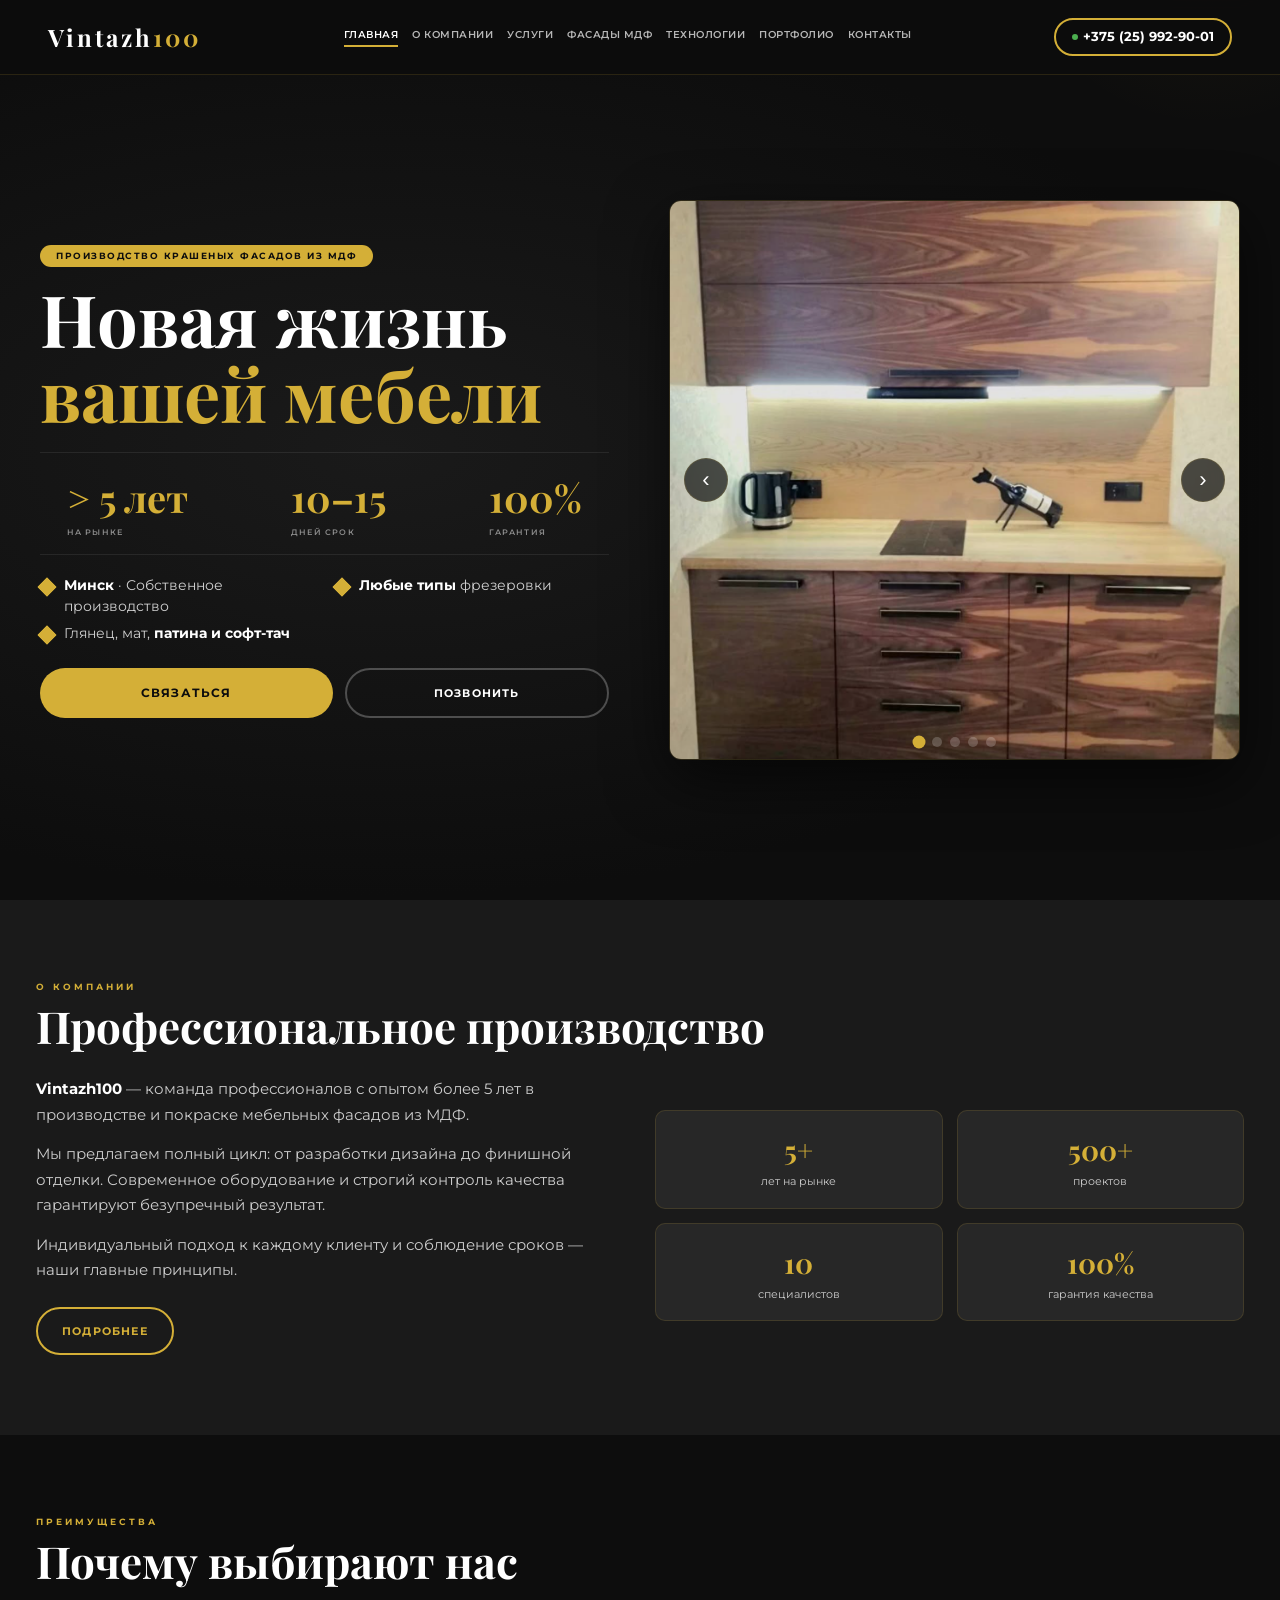
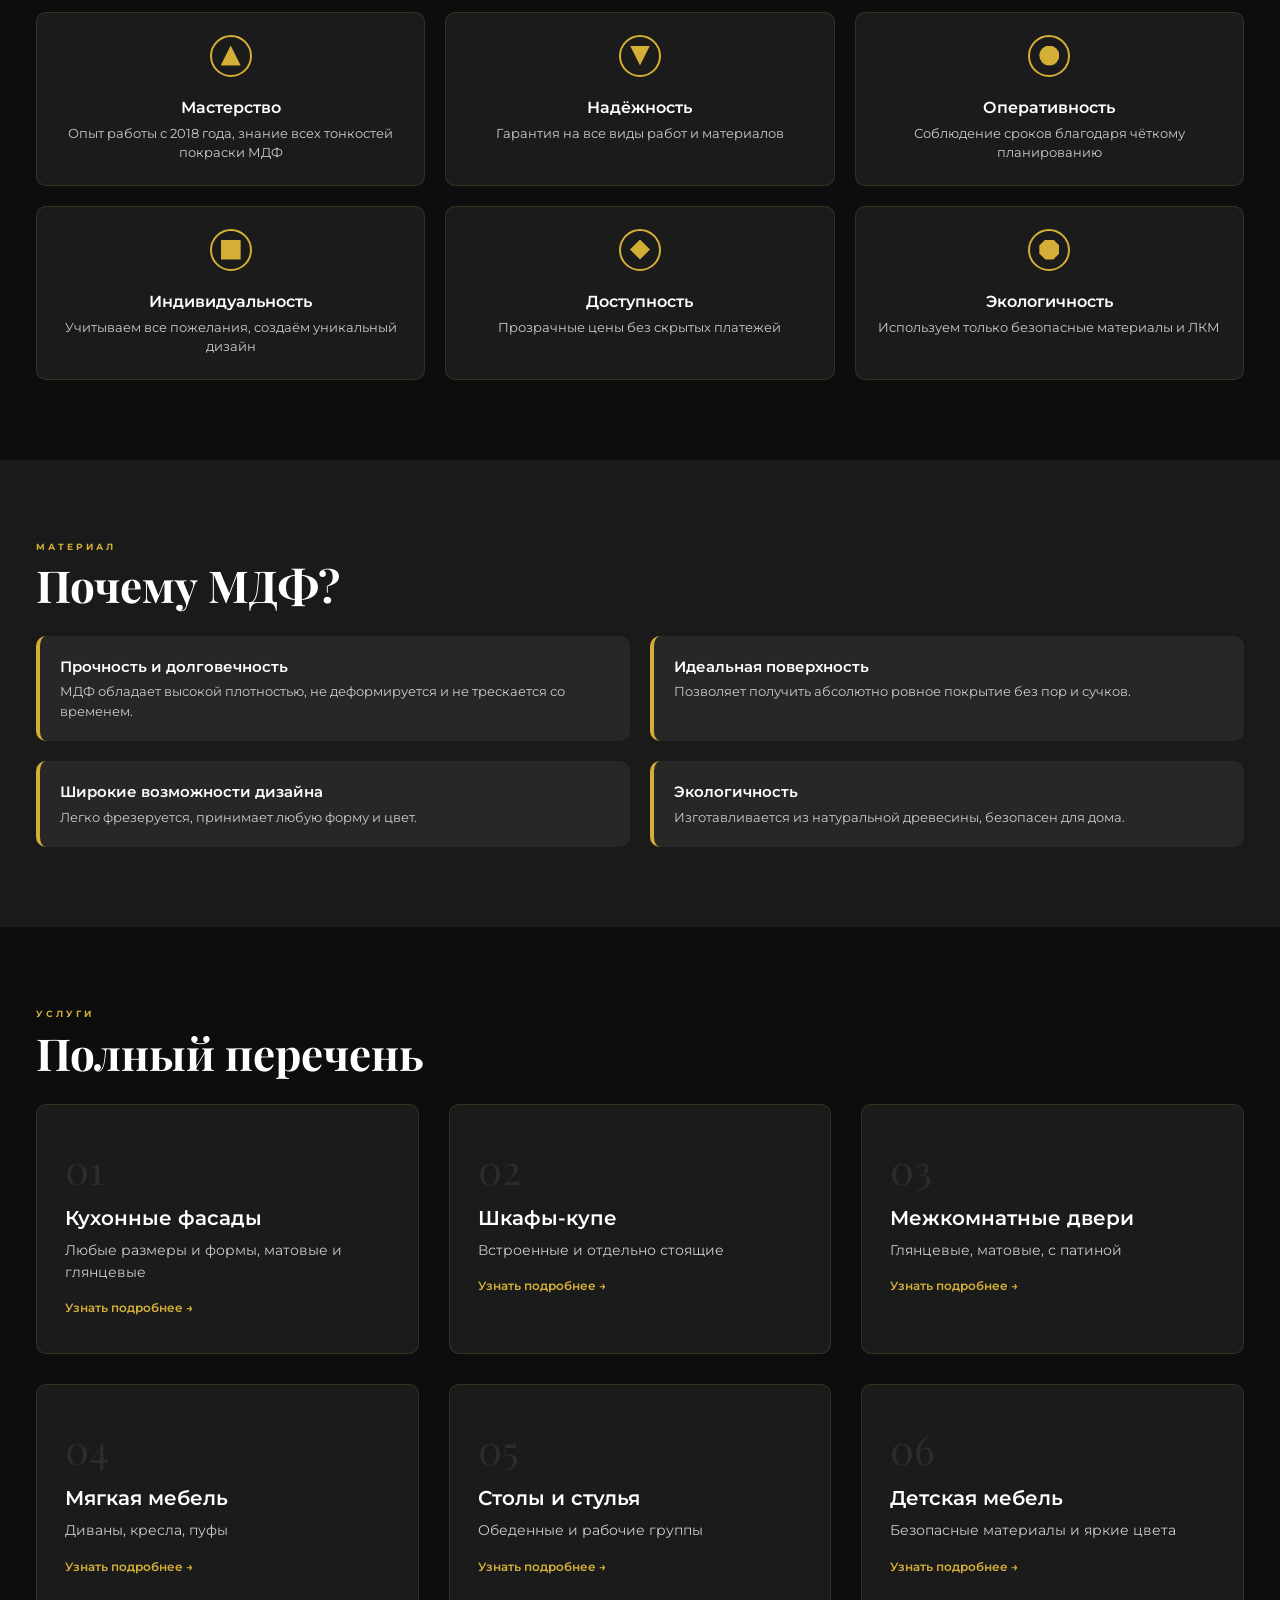
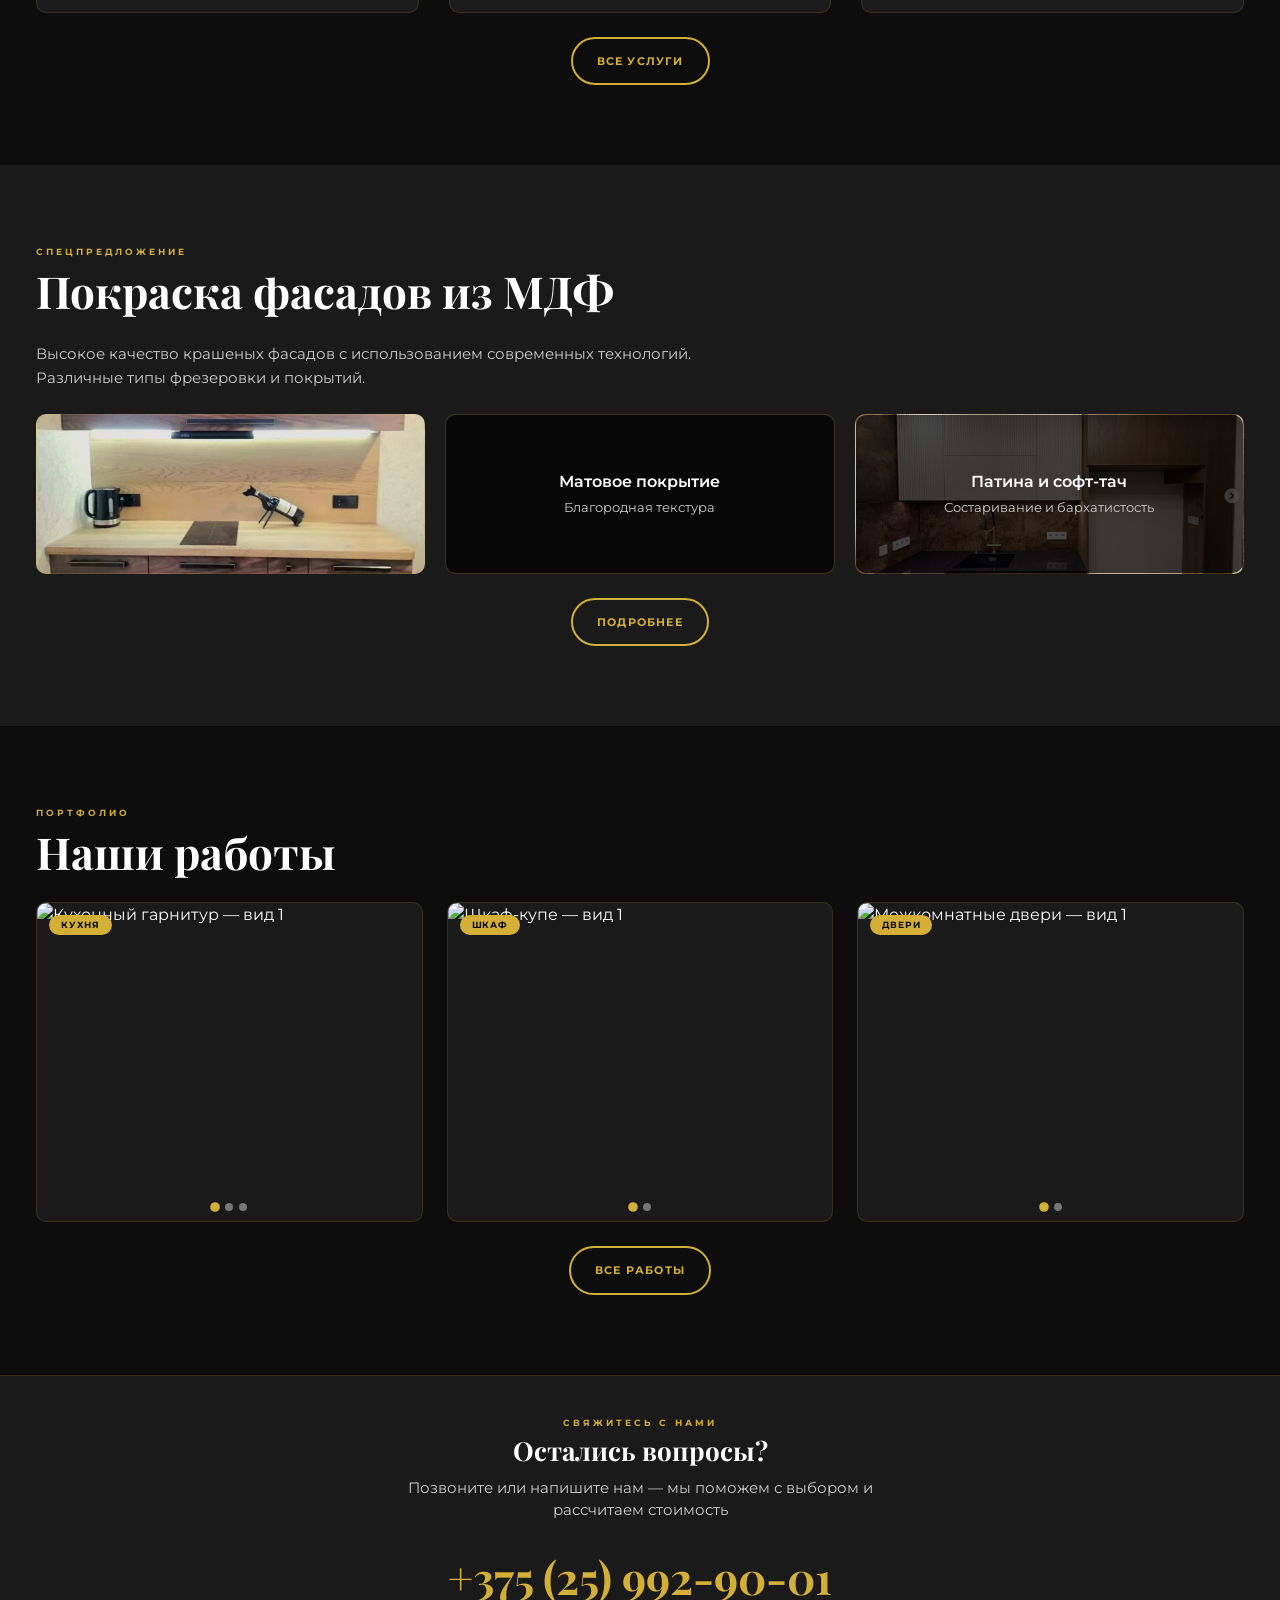
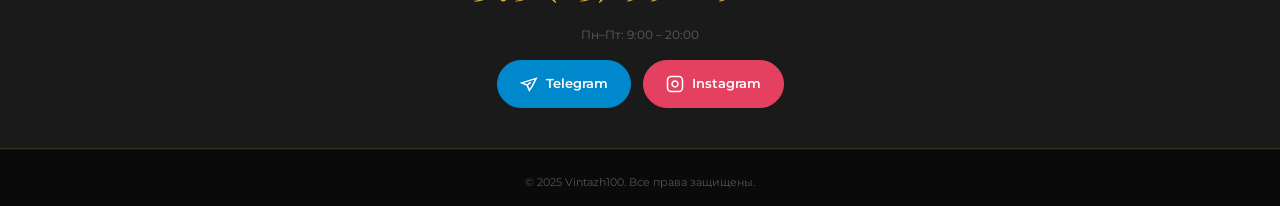
==== commit ad136a59: "Update index.html" ====
--- a/index.html
+++ b/index.html
@@ -274,30 +274,56 @@
             <div class="section-label">Портфолио</div>
             <h2 class="section-title">Наши работы</h2>
             <div class="gallery-grid">
+
+                <!-- Кухонный гарнитур — 3 фото -->
                 <div class="gallery-item" data-category="kitchen">
-                    <img src="image/gallery-1.jpg" alt="Кухня" loading="lazy">
+                    <div class="gallery-slider">
+                        <img src="image/gallery-1.jpg" alt="Кухонный гарнитур — вид 1" loading="lazy" class="active">
+                        <img src="image/gallery-1-2.jpg" alt="Кухонный гарнитур — вид 2" loading="lazy">
+                        <img src="image/gallery-1-3.jpg" alt="Кухонный гарнитур — вид 3" loading="lazy">
+                    </div>
+                    <button class="gallery-arrow gallery-arrow-prev" aria-label="Предыдущее фото">‹</button>
+                    <button class="gallery-arrow gallery-arrow-next" aria-label="Следующее фото">›</button>
+                    <div class="gallery-dots"></div>
                     <div class="badge">Кухня</div>
                     <div class="overlay">
                         <div class="title">Кухонный гарнитур</div>
                         <div class="desc">Цвет «графит» · 5 дней</div>
                     </div>
                 </div>
+
+                <!-- Шкаф-купе — 2 фото -->
                 <div class="gallery-item" data-category="wardrobe">
-                    <img src="image/gallery-2.jpg" alt="Шкаф" loading="lazy">
+                    <div class="gallery-slider">
+                        <img src="image/gallery-2.jpg" alt="Шкаф-купе — вид 1" loading="lazy" class="active">
+                        <img src="image/gallery-2-2.jpg" alt="Шкаф-купе — вид 2" loading="lazy">
+                    </div>
+                    <button class="gallery-arrow gallery-arrow-prev" aria-label="Предыдущее фото">‹</button>
+                    <button class="gallery-arrow gallery-arrow-next" aria-label="Следующее фото">›</button>
+                    <div class="gallery-dots"></div>
                     <div class="badge">Шкаф</div>
                     <div class="overlay">
                         <div class="title">Шкаф-купе</div>
                         <div class="desc">Матовая покраска · 4 дня</div>
                     </div>
                 </div>
+
+                <!-- Межкомнатные двери — 2 фото -->
                 <div class="gallery-item" data-category="doors">
-                    <img src="image/gallery-3.jpg" alt="Двери" loading="lazy">
+                    <div class="gallery-slider">
+                        <img src="image/gallery-3.jpg" alt="Межкомнатные двери — вид 1" loading="lazy" class="active">
+                        <img src="image/gallery-3-2.jpg" alt="Межкомнатные двери — вид 2" loading="lazy">
+                    </div>
+                    <button class="gallery-arrow gallery-arrow-prev" aria-label="Предыдущее фото">‹</button>
+                    <button class="gallery-arrow gallery-arrow-next" aria-label="Следующее фото">›</button>
+                    <div class="gallery-dots"></div>
                     <div class="badge">Двери</div>
                     <div class="overlay">
                         <div class="title">Межкомнатные двери</div>
                         <div class="desc">Глянцевое покрытие · 3 дня</div>
                     </div>
                 </div>
+
             </div>
             <div style="text-align:center; margin-top:24px;">
                 <a href="portfolio.html" class="btn btn-outline" style="border-color:var(--accent); color:var(--accent);">Все работы</a>
--- a/css/style.css
+++ b/css/style.css
@@ -201,65 +201,46 @@
    ============================================================ */
 
 .burger {
-    display: block;
-    width: 40px;
-    height: 40px;
-    min-width: 44px;
-    min-height: 44px;
-    background: transparent;
+    display: flex;
+    flex-direction: column;
+    align-items: center;
+    justify-content: center;
+    gap: 5px;
+    width: 48px;
+    height: 48px;
+    min-width: 48px;
+    min-height: 48px;
+    background: rgba(255, 255, 255, 0.1);
     border: 1px solid var(--border);
-    border-radius: 8px;
+    border-radius: 10px;
     cursor: pointer;
-    padding: 0;
+    padding: 12px;
     position: relative;
     z-index: 1001;
     touch-action: manipulation;
-    transition: border-color var(--transition);
-}
-
-.burger:hover,
-.burger:focus-visible {
-    border-color: var(--accent);
 }
 
 .burger span {
-    position: absolute;
-    left: 50%;
-    transform: translateX(-50%);
     display: block;
     width: 22px;
     height: 2px;
     background: #fff;
     border-radius: 2px;
-    transition: transform 0.3s cubic-bezier(0.4, 0, 0.2, 1), opacity 0.2s, background 0.3s, top 0.3s;
-}
-
-.burger span:nth-child(1) {
-    top: 13px;
-}
-
-.burger span:nth-child(2) {
-    top: 19px;
-}
-
-.burger span:nth-child(3) {
-    top: 25px;
+    transition: transform 0.3s cubic-bezier(0.4, 0, 0.2, 1), opacity 0.2s, background 0.3s;
 }
 
 .burger.active span:nth-child(1) {
-    top: 19px;
-    transform: translateX(-50%) rotate(45deg);
+    transform: translateY(7px) rotate(45deg);
     background: var(--accent);
 }
 
 .burger.active span:nth-child(2) {
     opacity: 0;
-    transform: translateX(-50%) translateX(10px);
+    transform: translateX(10px);
 }
 
 .burger.active span:nth-child(3) {
-    top: 19px;
-    transform: translateX(-50%) rotate(-45deg);
+    transform: translateY(-7px) rotate(-45deg);
     background: var(--accent);
 }
 
@@ -2057,7 +2038,15 @@
         display: inline-flex;
     }
     .burger {
-        display: none;
+        display: none !important;
+        visibility: hidden !important;
+        pointer-events: none !important;
+    }
+    .mobile-menu,
+    .mobile-overlay {
+        display: none !important;
+        visibility: hidden !important;
+        pointer-events: none !important;
     }
     .hero {
         flex-direction: row;
@@ -2356,28 +2345,246 @@
 
 /* Печать */
 
-@media print {
-    .header,
-    .burger,
-    .mobile-menu,
-    .mobile-overlay,
-    .contact-section,
-    .footer,
-    .slider-btn,
-    .slider-dots,
-    .hero-slider-wrapper {
-        display: none !important;
-    }
-    body {
-        background: #fff;
-        color: #000;
-    }
-    .section {
-        padding: 20px 0;
-        page-break-inside: avoid;
-    }
-    a {
-        color: #000;
-        text-decoration: underline;
-    }
-}
+
+/* ============================================================
+   ГАЛЕРЕЯ — МОБИЛЬНЫЙ ГОРИЗОНТАЛЬНЫЙ СКРОЛЛ СО СВАЙПОМ
+   ============================================================ */
+
+@media (max-width: 768px) {
+    .gallery-grid {
+        display: flex;
+        overflow-x: auto;
+        scroll-snap-type: x mandatory;
+        -webkit-overflow-scrolling: touch;
+        gap: 16px;
+        padding-bottom: 12px;
+        scrollbar-width: none;
+        /* Firefox */
+        -ms-overflow-style: none;
+        /* IE */
+    }
+    .gallery-grid::-webkit-scrollbar {
+        display: none;
+        /* Chrome, Safari */
+    }
+    .gallery-item {
+        flex: 0 0 85%;
+        min-width: 85%;
+        scroll-snap-align: center;
+        height: 260px;
+    }
+    .gallery-item .overlay {
+        opacity: 1;
+        /* Всегда показываем overlay на мобильных */
+    }
+}
+
+
+/* Индикатор свайпа на мобильных */
+
+@media (max-width: 768px) {
+    .gallery-grid::after {
+        content: '← Свайпай →';
+        position: sticky;
+        right: 0;
+        bottom: 0;
+        display: block;
+        text-align: center;
+        font-size: 11px;
+        color: rgba(255, 255, 255, 0.4);
+        padding: 8px 0;
+        width: 100%;
+        flex-shrink: 0;
+        pointer-events: none;
+    }
+}
+
+
+/* ============================================================
+   HERO SLIDER — КУРСОР ДЛЯ СВАЙПА НА ПК
+   ============================================================ */
+
+.hero-slider-wrapper {
+    cursor: grab;
+}
+
+.hero-slider-wrapper:active {
+    cursor: grabbing;
+}
+
+
+/* Галерея — курсор для drag на десктопе */
+
+@media (min-width: 769px) {
+    .gallery-grid {
+        cursor: default;
+    }
+}
+
+
+/* ============================================================
+   ГАЛЕРЕЯ — СЛАЙДЕР ВНУТРИ КАРТОЧКИ + СТРЕЛКИ
+   ============================================================ */
+
+.gallery-item {
+    position: relative;
+    overflow: hidden;
+}
+
+.gallery-slider {
+    position: relative;
+    width: 100%;
+    height: 100%;
+    cursor: grab;
+}
+
+.gallery-slider:active {
+    cursor: grabbing;
+}
+
+.gallery-slider img {
+    position: absolute;
+    top: 0;
+    left: 0;
+    width: 100%;
+    height: 100%;
+    object-fit: cover;
+    opacity: 0;
+    transition: opacity 0.4s ease;
+    pointer-events: none;
+    -webkit-user-drag: none;
+    user-select: none;
+}
+
+.gallery-slider img.active {
+    opacity: 1;
+}
+
+
+/* Стрелки */
+
+.gallery-arrow {
+    position: absolute;
+    top: 50%;
+    transform: translateY(-50%);
+    width: 38px;
+    height: 38px;
+    min-width: 38px;
+    min-height: 38px;
+    border-radius: 50%;
+    background: rgba(0, 0, 0, 0.65);
+    -webkit-backdrop-filter: blur(4px);
+    backdrop-filter: blur(4px);
+    color: #fff;
+    border: 1px solid rgba(255, 255, 255, 0.2);
+    cursor: pointer;
+    z-index: 5;
+    opacity: 0;
+    transition: opacity 0.3s, background 0.3s, color 0.3s;
+    display: flex;
+    align-items: center;
+    justify-content: center;
+    font-size: 20px;
+    line-height: 1;
+    touch-action: manipulation;
+    padding: 0;
+}
+
+.gallery-item:hover .gallery-arrow,
+.gallery-item:focus-within .gallery-arrow {
+    opacity: 1;
+}
+
+.gallery-arrow:hover {
+    background: var(--accent);
+    color: #0d0d0d;
+}
+
+.gallery-arrow-prev {
+    left: 10px;
+}
+
+.gallery-arrow-next {
+    right: 10px;
+}
+
+
+/* На тач-устройствах стрелки всегда видны */
+
+@media (hover: none) {
+    .gallery-arrow {
+        opacity: 0.8;
+    }
+}
+
+
+/* Точки-индикаторы внутри карточки */
+
+.gallery-dots {
+    position: absolute;
+    bottom: 10px;
+    left: 50%;
+    transform: translateX(-50%);
+    display: flex;
+    gap: 6px;
+    z-index: 5;
+}
+
+.gallery-dot {
+    width: 8px;
+    height: 8px;
+    border-radius: 50%;
+    background: rgba(255, 255, 255, 0.4);
+    border: none;
+    cursor: pointer;
+    transition: var(--transition);
+    padding: 0;
+}
+
+.gallery-dot.active {
+    background: var(--accent);
+    transform: scale(1.2);
+}
+
+
+/* ============================================================
+   ГАЛЕРЕЯ — МОБИЛЬНЫЙ ГОРИЗОНТАЛЬНЫЙ СКРОЛЛ
+   ============================================================ */
+
+@media (max-width: 768px) {
+    .gallery-grid {
+        display: flex;
+        overflow-x: auto;
+        scroll-snap-type: x mandatory;
+        -webkit-overflow-scrolling: touch;
+        gap: 16px;
+        padding-bottom: 12px;
+        scrollbar-width: none;
+        -ms-overflow-style: none;
+    }
+    .gallery-grid::-webkit-scrollbar {
+        display: none;
+    }
+    .gallery-item {
+        flex: 0 0 85%;
+        min-width: 85%;
+        scroll-snap-align: center;
+        height: 260px;
+    }
+    .gallery-item .overlay {
+        opacity: 1;
+    }
+}
+
+
+/* ============================================================
+   HERO SLIDER — КУРСОР ДЛЯ СВАЙПА
+   ============================================================ */
+
+.hero-slider-wrapper {
+    cursor: grab;
+}
+
+.hero-slider-wrapper:active {
+    cursor: grabbing;
+}
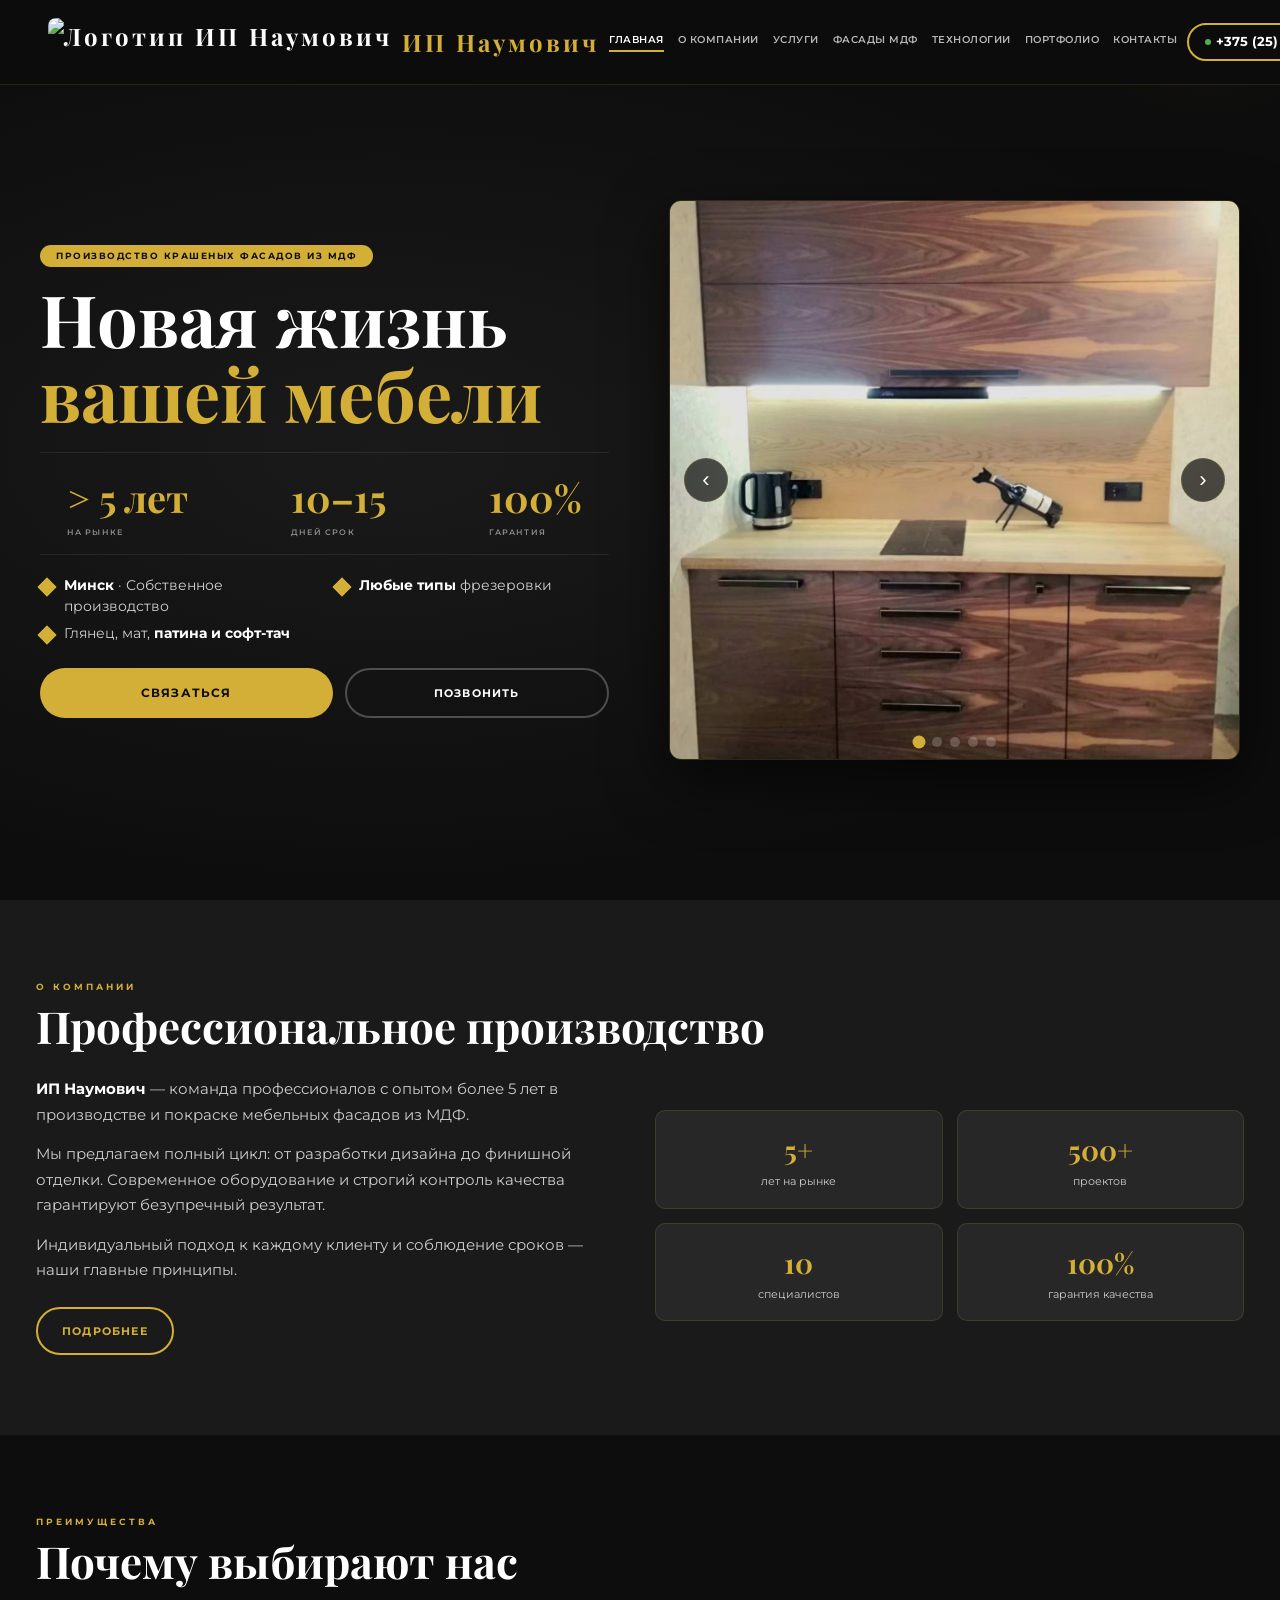
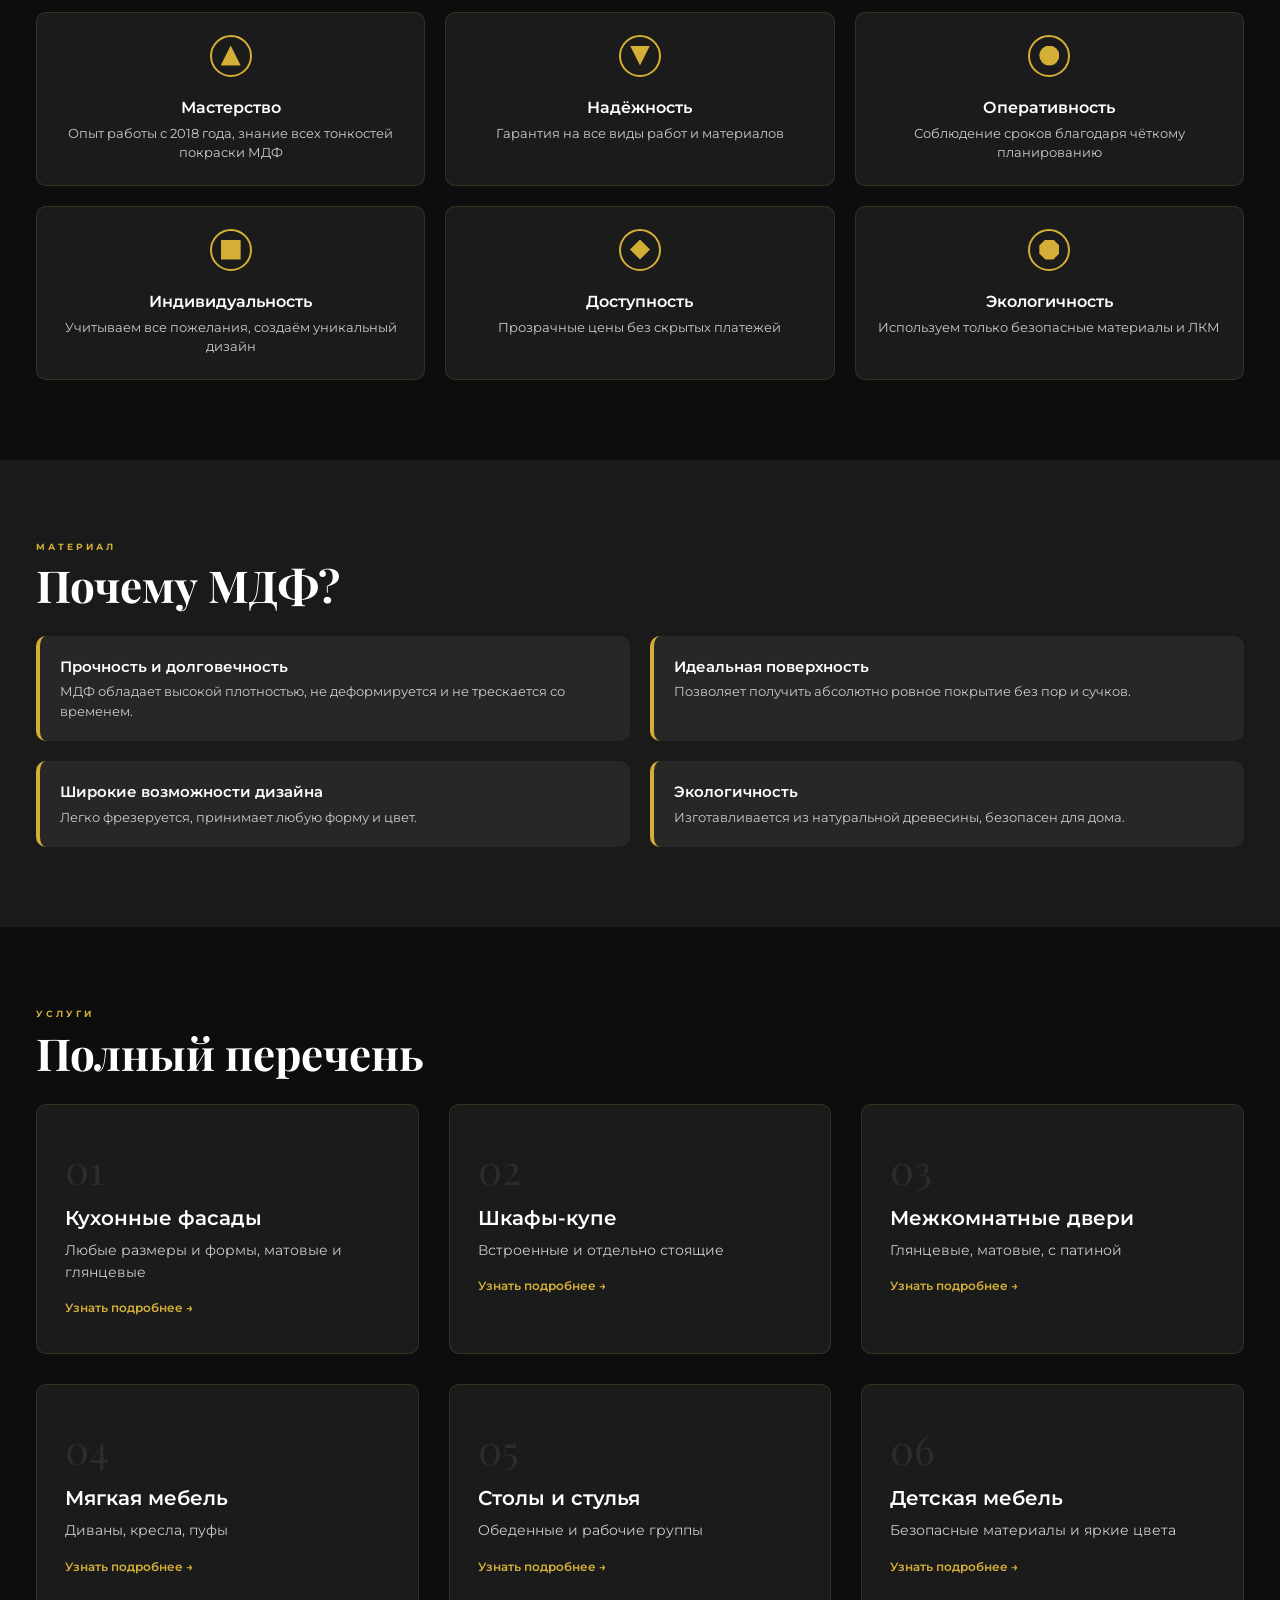
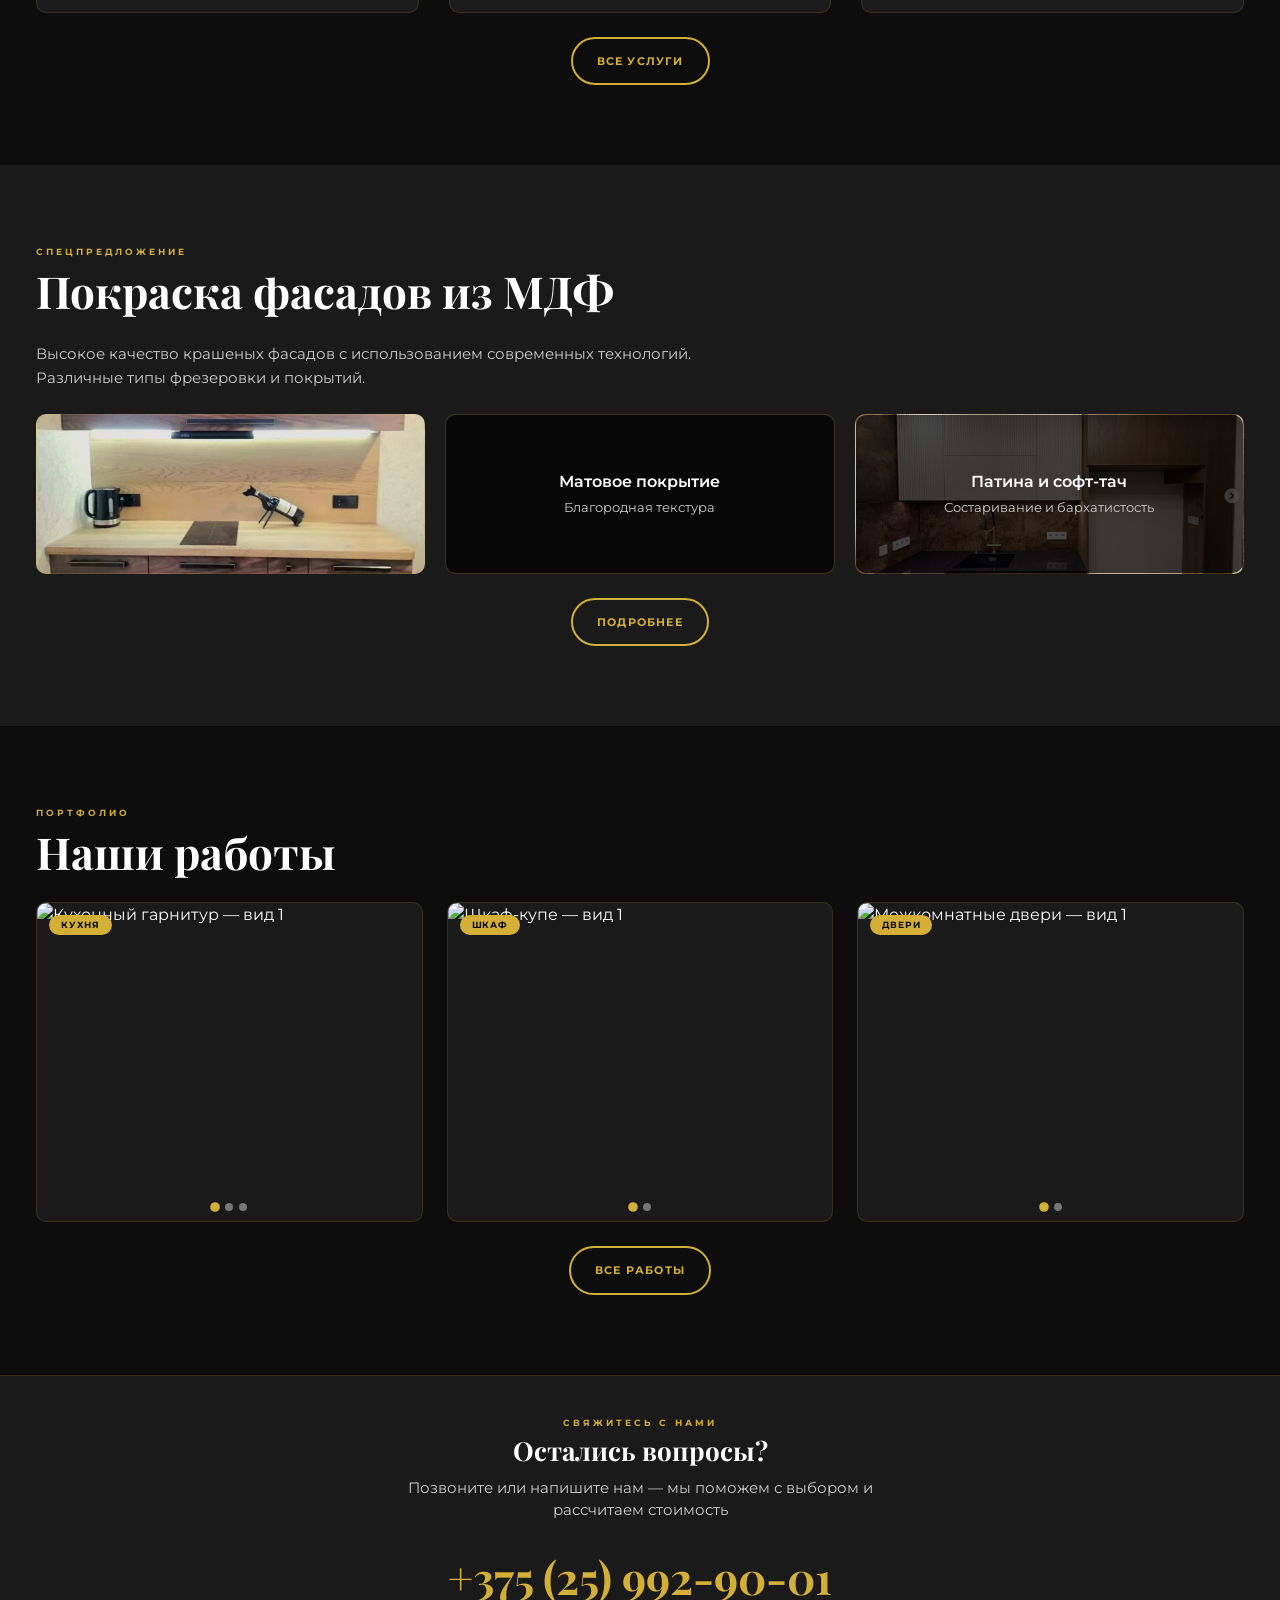
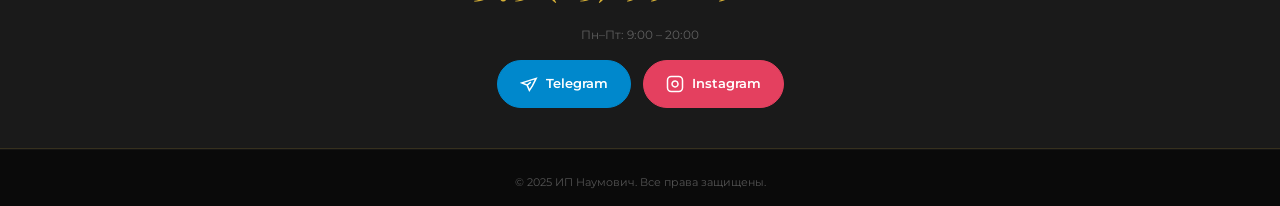
==== commit 5697deda: "Update index.html v4" ====
--- a/index.html
+++ b/index.html
@@ -9,14 +9,15 @@
     <meta name="mobile-web-app-capable" content="yes">
     <meta name="apple-mobile-web-app-capable" content="yes">
     <meta name="apple-mobile-web-app-status-bar-style" content="black-translucent">
-    <meta name="description" content="Vintazh100 — производство и покраска мебельных фасадов из МДФ в Минске. Более 5 лет опыта, гарантия качества, срок 10–15 дней.">
-    <title>Главная | Vintazh100 — покраска фасадов МДФ</title>
+    <meta name="description" content="ИП Наумович — производство и покраска мебельных фасадов из МДФ в Минске. Более 5 лет опыта, гарантия качества, срок 10–15 дней.">
+    <title>Главная | ИП Наумович — покраска фасадов МДФ</title>
 
     <link rel="preconnect" href="https://fonts.googleapis.com">
     <link rel="preconnect" href="https://fonts.gstatic.com" crossorigin>
     <link href="https://fonts.googleapis.com/css2?family=Montserrat:wght@400;500;600;700;800&family=Playfair+Display:wght@400;600;700&display=swap" rel="stylesheet">
-    <link rel="icon" type="image/svg+xml" href="/favicon.svg">
-    <link rel="apple-touch-icon" href="/apple-touch-icon.png">
+    <link rel="icon" type="image/jpeg" href="image/logo.jpg">
+    <link rel="shortcut icon" type="image/jpeg" href="image/logo.jpg">
+    <link rel="apple-touch-icon" href="image/logo.jpg">
     <link rel="stylesheet" href="css/style.css">
 </head>
 
@@ -24,7 +25,10 @@
 
     <!-- ===== HEADER ===== -->
     <header class="header" id="header">
-        <a href="index.html" class="header-logo" aria-label="Vintazh100 — на главную">Vintazh<span>100</span></a>
+        <a href="index.html" class="header-logo" aria-label="ИП Наумович — на главную">
+            <img src="image/logo.jpg" alt="Логотип ИП Наумович" class="header-logo-img">
+            <span class="header-logo-text">ИП<span> Наумович</span></span>
+        </a>
 
         <nav class="header-nav" aria-label="Основная навигация">
             <a href="index.html" class="active">Главная</a>
@@ -112,7 +116,7 @@
             <h2 class="section-title">Профессиональное производство</h2>
             <div class="about-grid">
                 <div class="about-text">
-                    <p><strong>Vintazh100</strong> — команда профессионалов с опытом более 5 лет в производстве и покраске мебельных фасадов из МДФ.</p>
+                    <p><strong>ИП Наумович</strong> — команда профессионалов с опытом более 5 лет в производстве и покраске мебельных фасадов из МДФ.</p>
                     <p>Мы предлагаем полный цикл: от разработки дизайна до финишной отделки. Современное оборудование и строгий контроль качества гарантируют безупречный результат.</p>
                     <p>Индивидуальный подход к каждому клиенту и соблюдение сроков — наши главные принципы.</p>
                     <a href="about.html" class="btn btn-outline" style="border-color:var(--accent); color:var(--accent); margin-top:10px;">Подробнее</a>
@@ -343,7 +347,7 @@
                 <a href="https://t.me/+375259929001" class="messenger-btn telegram" target="_blank" rel="noopener">
                     <svg viewBox="0 0 24 24" fill="none" stroke="currentColor" stroke-width="2" aria-hidden="true"><path d="M21.5 4.5L2.5 10.5L9.5 13.5L12.5 20.5L16.5 14.5L21.5 4.5Z"/><path d="M9.5 13.5L14.5 9.5"/></svg> Telegram
                 </a>
-                <a href="https://www.instagram.com/vintazh100" class="messenger-btn instagram" target="_blank" rel="noopener">
+                <a href="https://www.instagram.com/ИП Наумович" class="messenger-btn instagram" target="_blank" rel="noopener">
                     <svg viewBox="0 0 24 24" fill="none" stroke="currentColor" stroke-width="2" aria-hidden="true"><rect x="2" y="2" width="20" height="20" rx="5" ry="5"/><path d="M16 11.37A4 4 0 1 1 12.63 8 4 4 0 0 1 16 11.37z"/><line x1="17.5" y1="6.5" x2="17.51" y2="6.5"/></svg>                    Instagram
                 </a>
             </div>
@@ -352,7 +356,7 @@
 
     <!-- ===== FOOTER ===== -->
     <footer class="footer">
-        <div>© 2025 Vintazh100. Все права защищены.</div>
+        <div>© 2025 ИП Наумович. Все права защищены.</div>
     </footer>
 
     <script src="js/script.js"></script>
--- a/css/style.css
+++ b/css/style.css
@@ -111,11 +111,32 @@
 }
 
 .header-logo {
+    display: flex;
+    align-items: center;
+    gap: 10px;
     font-family: 'Playfair Display', serif;
     font-size: 18px;
     font-weight: 700;
     letter-spacing: 2px;
     flex-shrink: 0;
+    text-decoration: none;
+    color: inherit;
+}
+
+.header-logo-img {
+    height: 40px;
+    width: auto;
+    border-radius: 8px;
+    object-fit: contain;
+    display: block;
+}
+
+.header-logo-text {
+    white-space: nowrap;
+}
+
+.header-logo-text span {
+    color: var(--accent);
 }
 
 .header-logo span {
@@ -404,8 +425,9 @@
     position: relative;
 }
 
-.header+.section {
-    padding-top: 90px;
+.header+.section,
+.mobile-menu+.section {
+    padding-top: 100px;
 }
 
 .section-dark {
@@ -586,6 +608,11 @@
     animation: fadeIn 1.2s ease;
     -webkit-user-select: none;
     user-select: none;
+    touch-action: pan-y;
+}
+
+.hero-slider-wrapper:active {
+    cursor: grabbing;
 }
 
 .hero-slider {
@@ -2026,9 +2053,14 @@
     .header.scrolled {
         padding: 10px 40px;
     }
-    .header-logo {
-        font-size: 24px;
-        letter-spacing: 3px;
+    @media (min-width: 769px) {
+        .header-logo {
+            font-size: 24px;
+            letter-spacing: 3px;
+        }
+        .header-logo-img {
+            height: 48px;
+        }
     }
     /* Показываем desktop nav, скрываем burger */
     .header-nav {
@@ -2069,8 +2101,9 @@
     .section {
         padding: 80px 20px;
     }
-    .header+.section {
-        padding-top: 120px;
+    .header+.section,
+    .mobile-menu+.section {
+        padding-top: 130px;
     }
     .section-title {
         font-size: 44px;
@@ -2252,8 +2285,13 @@
         padding: 12px 16px;
         font-size: 10px;
     }
-    .header-logo {
-        font-size: 16px;
+    @media (max-width: 360px) {
+        .header-logo-img {
+            height: 32px;
+        }
+        .header-logo-text {
+            font-size: 16px;
+        }
     }
 }
 
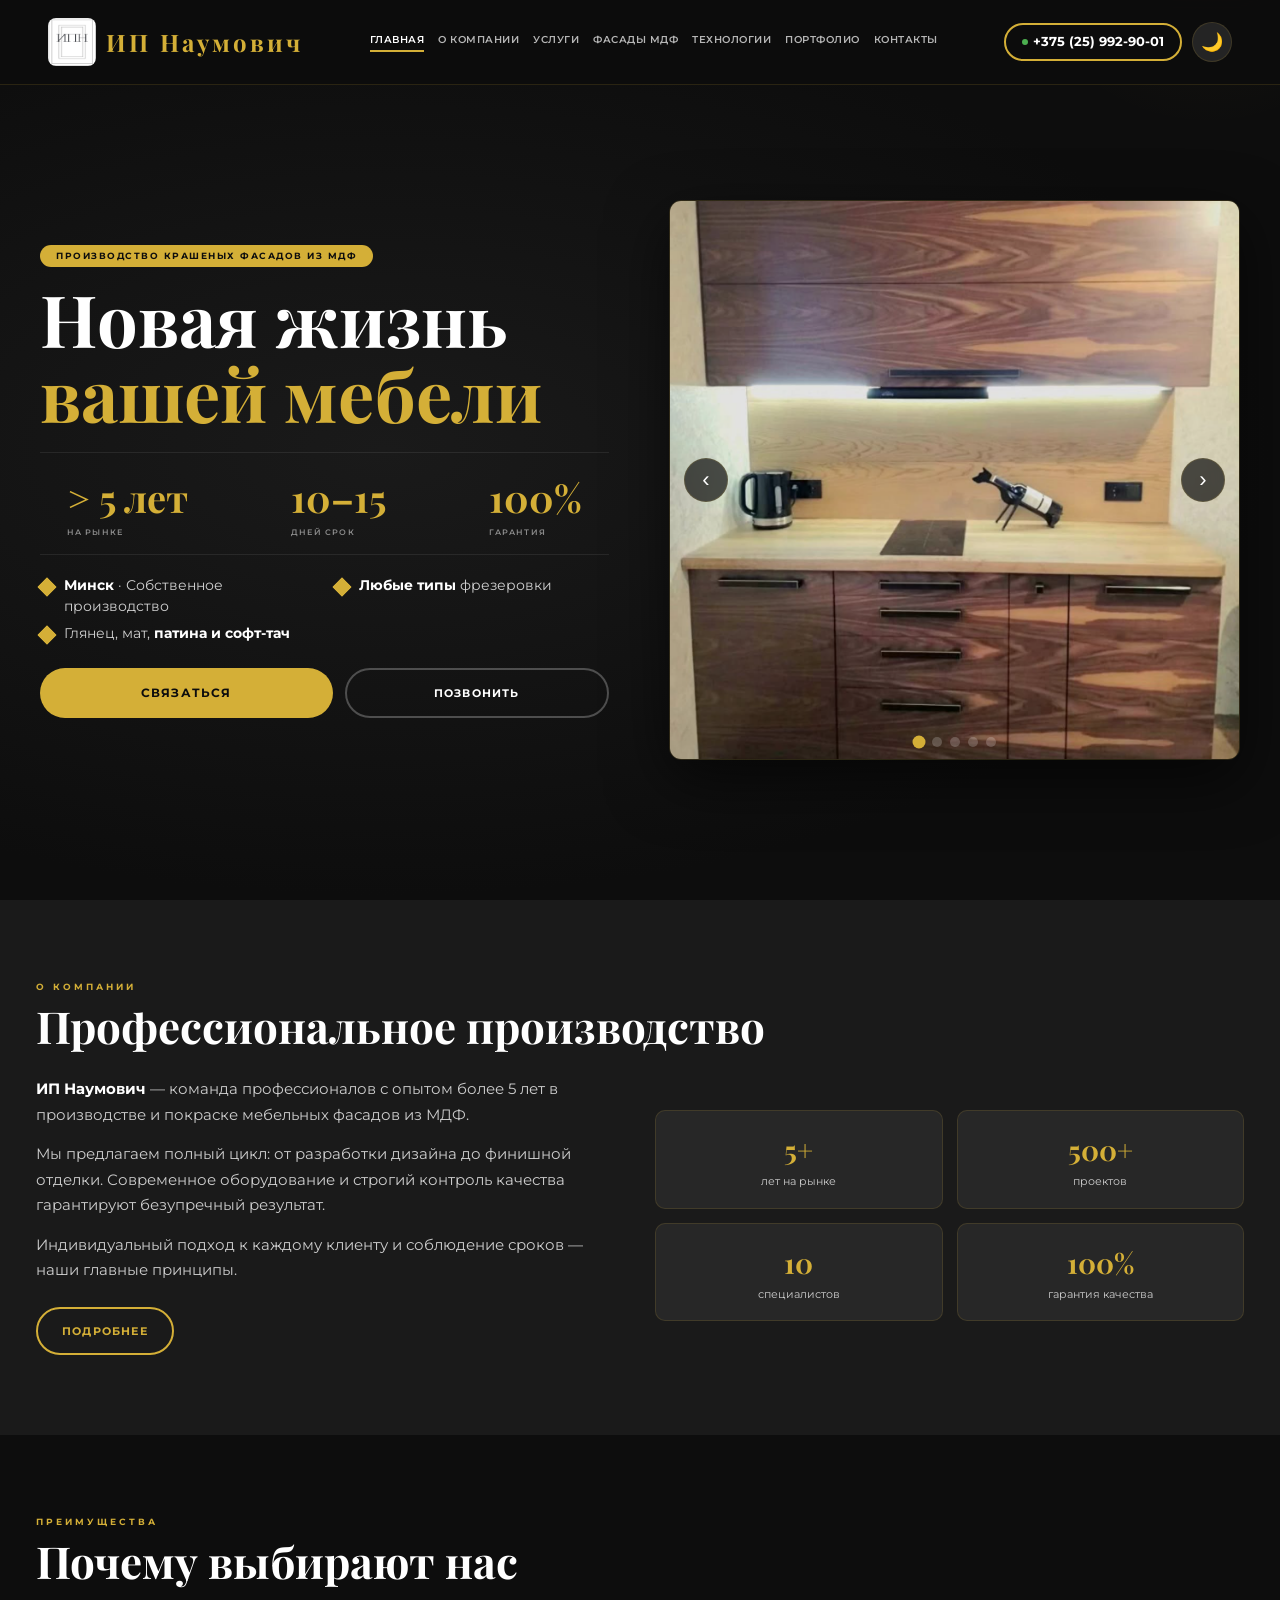
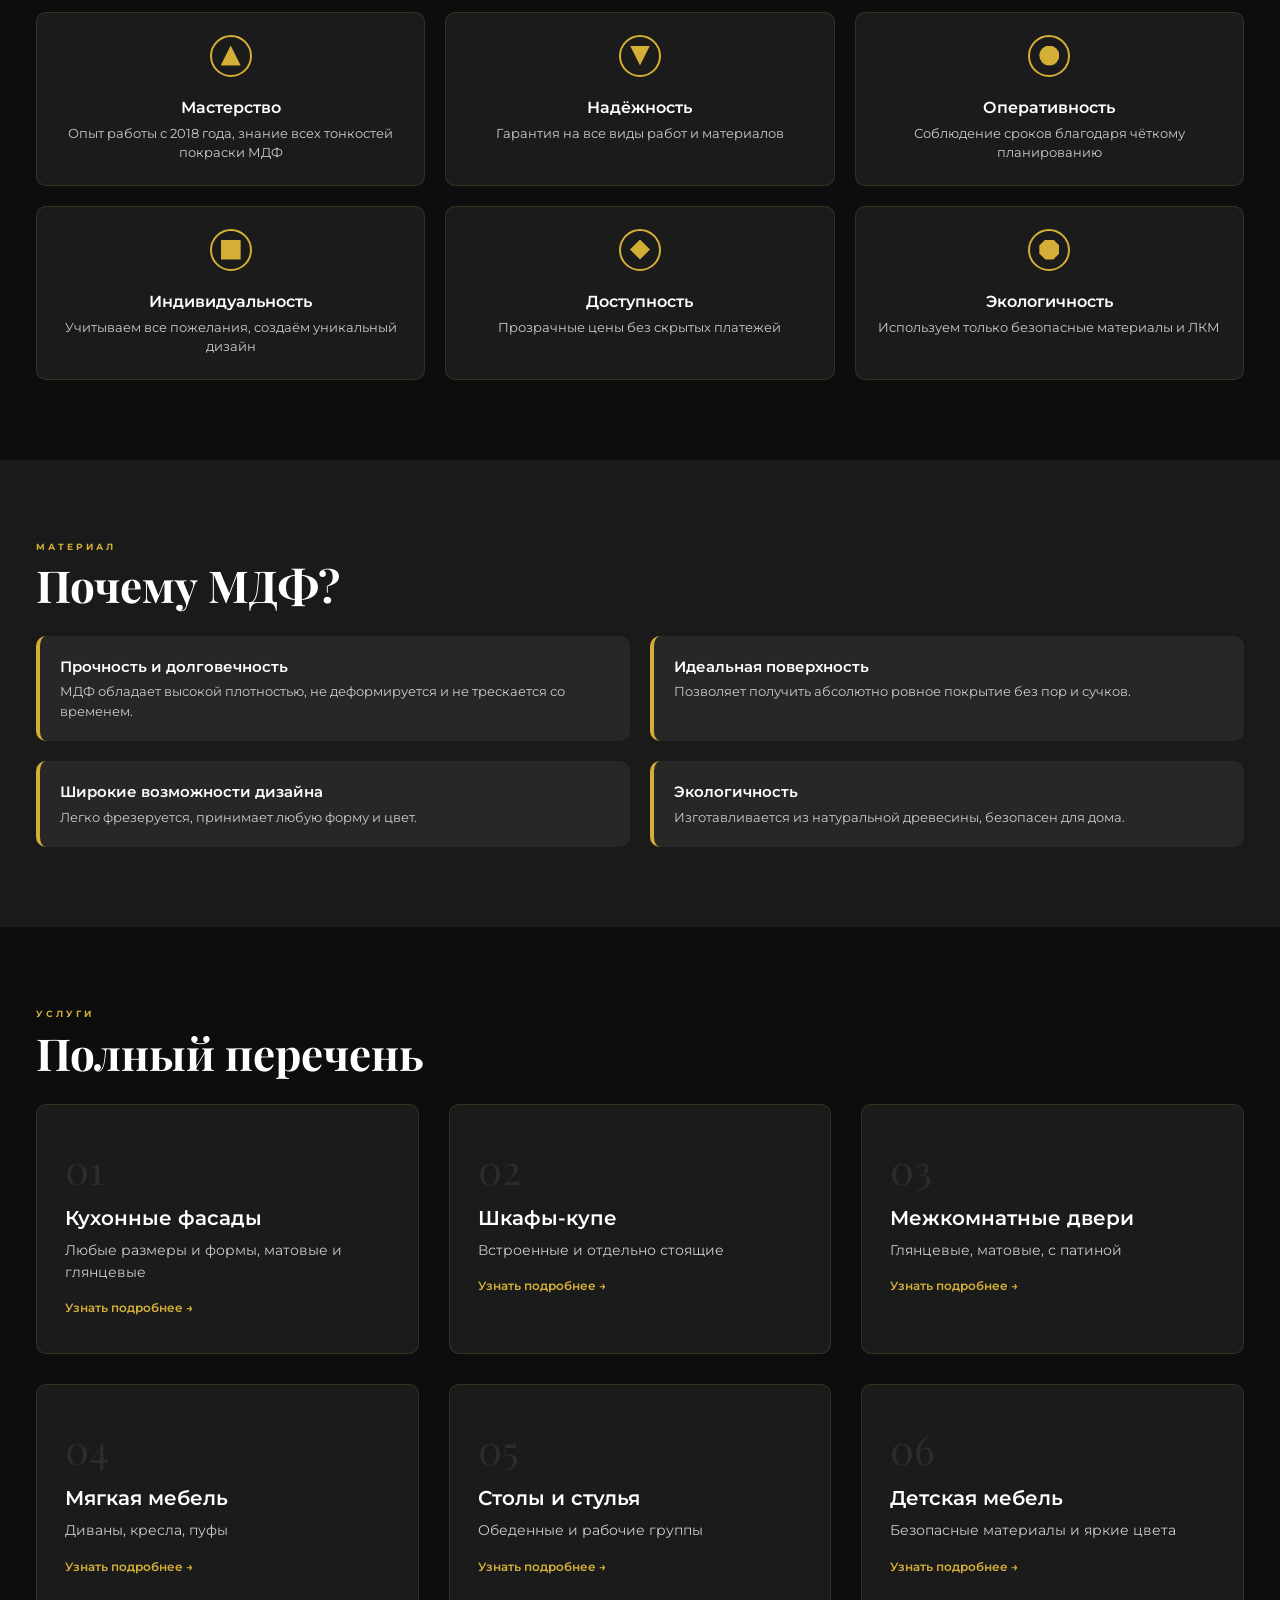
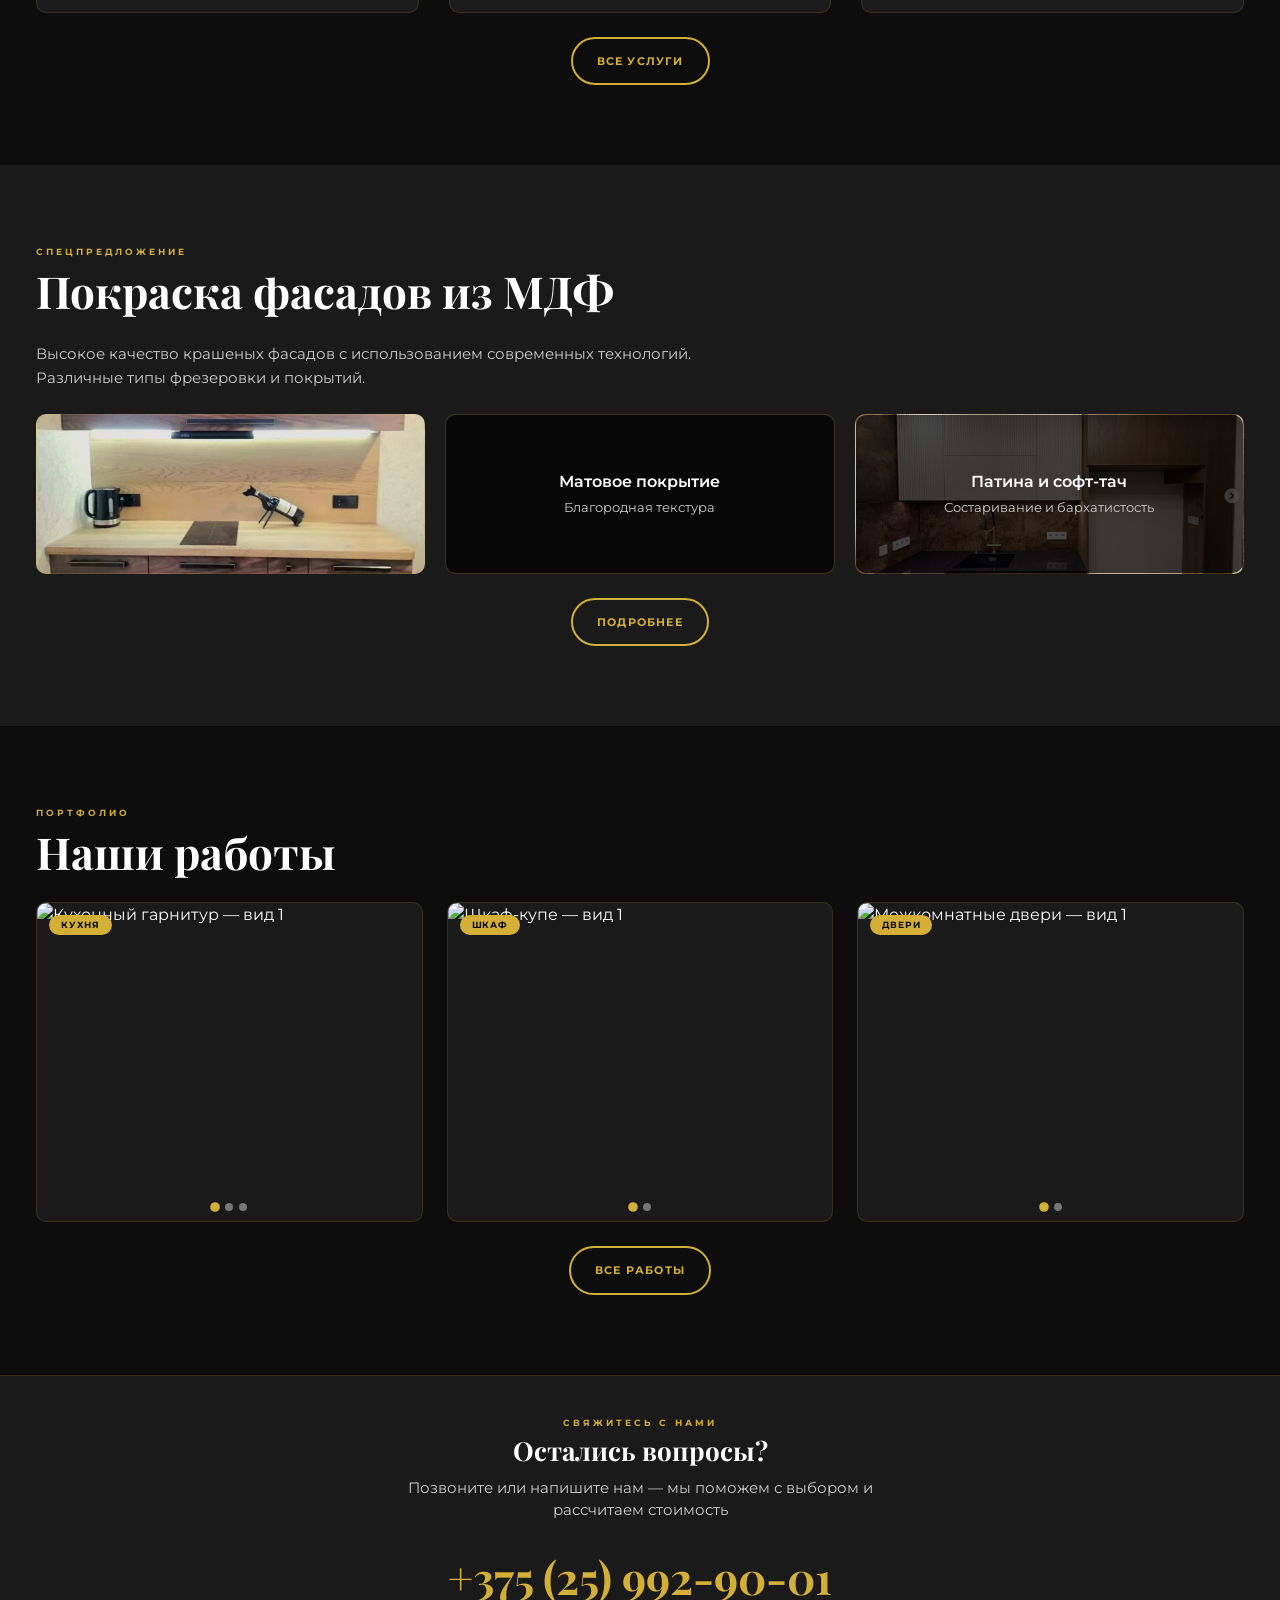
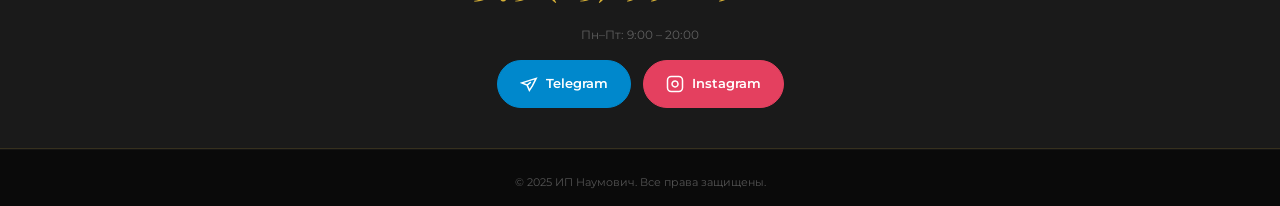
==== commit 60895e80: "Update index.html" ====
--- a/index.html
+++ b/index.html
@@ -18,6 +18,11 @@
     <link rel="icon" type="image/jpeg" href="image/logo.jpg">
     <link rel="shortcut icon" type="image/jpeg" href="image/logo.jpg">
     <link rel="apple-touch-icon" href="image/logo.jpg">
+    <script>
+        if (localStorage.getItem('vintazh100-theme') === 'light') {
+            document.body.classList.add('light-theme')
+        }
+    </script>
     <link rel="stylesheet" href="css/style.css">
 </head>
 
@@ -45,6 +50,7 @@
                 <span class="header-phone-dot" aria-hidden="true"></span>
                 <span>+375 (25) 992-90-01</span>
             </a>
+            <button class="theme-toggle" id="themeToggle" aria-label="Переключить тему">🌙</button>
             <button class="burger" id="burger" aria-label="Открыть меню" aria-expanded="false" aria-controls="mobileMenu">
                 <span></span><span></span><span></span>
             </button>
--- a/css/style.css
+++ b/css/style.css
@@ -2626,3 +2626,273 @@
 .hero-slider-wrapper:active {
     cursor: grabbing;
 }
+
+
+/* Картинки в каталоге — всем одинаковый белый фон */
+
+.catalog-card img,
+.catalog-single img {
+    background: #ffffff;
+    padding: 10px;
+    border-radius: 8px;
+    border: 1px solid var(--border);
+}
+
+
+/* ============================================================
+   LIGHT THEME — МЯГКИЙ БЕЖЕВЫЙ
+   ============================================================ */
+
+body.light-theme {
+    --dark: #f5f0e8;
+    --gray: #6b6358;
+    --card-bg: rgba(107, 99, 88, 0.06);
+    --border: rgba(212, 175, 55, 0.2);
+    --shadow: 0 10px 40px rgba(107, 99, 88, 0.08);
+    background: #f5f0e8;
+    color: #3d3830;
+}
+
+body.light-theme .header {
+    background: rgba(245, 240, 232, 0.95);
+}
+
+body.light-theme .header-nav a {
+    color: rgba(61, 56, 48, 0.6);
+}
+
+body.light-theme .header-nav a:hover,
+body.light-theme .header-nav a.active {
+    color: #2d2820;
+}
+
+body.light-theme .burger {
+    background: rgba(107, 99, 88, 0.08);
+}
+
+body.light-theme .burger span {
+    background: #3d3830;
+}
+
+body.light-theme .mobile-menu {
+    background: #faf6f0;
+}
+
+body.light-theme .mobile-menu a {
+    color: rgba(61, 56, 48, 0.8);
+}
+
+body.light-theme .mobile-menu a:hover,
+body.light-theme .mobile-menu a.active {
+    background: var(--card-bg);
+    color: var(--accent);
+}
+
+body.light-theme .section-dark {
+    background: #faf6f0;
+}
+
+body.light-theme .section-darker {
+    background: #f5f0e8;
+}
+
+body.light-theme .hero {
+    background: radial-gradient(ellipse at 30% 50%, #faf6f0 0%, #f5f0e8 70%);
+}
+
+body.light-theme .hero-features li {
+    color: rgba(61, 56, 48, 0.7);
+}
+
+body.light-theme .hero-features li strong {
+    color: #2d2820;
+}
+
+body.light-theme .about-text p {
+    color: var(--gray);
+}
+
+body.light-theme .about-text p strong {
+    color: #2d2820;
+}
+
+body.light-theme .service-card {
+    background: var(--card-bg);
+}
+
+body.light-theme .service-card:hover {
+    background: rgba(107, 99, 88, 0.08);
+}
+
+body.light-theme .service-card .num {
+    color: rgba(107, 99, 88, 0.1);
+}
+
+body.light-theme .gallery-item {
+    background: #e8e2d8;
+}
+
+body.light-theme .modal-content {
+    background: #faf6f0;
+}
+
+body.light-theme .modal-content .modal-body p {
+    color: var(--gray);
+}
+
+body.light-theme .contact-section {
+    background: #faf6f0;
+}
+
+body.light-theme .footer {
+    background: #ede8df;
+    color: rgba(61, 56, 48, 0.4);
+}
+
+body.light-theme .form-group input,
+body.light-theme .form-group textarea,
+body.light-theme .form-group select {
+    background: rgba(107, 99, 88, 0.05);
+    color: #3d3830;
+}
+
+body.light-theme .form-group input:focus,
+body.light-theme .form-group textarea:focus,
+body.light-theme .form-group select:focus {
+    background: rgba(107, 99, 88, 0.08);
+}
+
+body.light-theme .form-group label {
+    color: rgba(61, 56, 48, 0.6);
+}
+
+body.light-theme .form-group select option {
+    background: #faf6f0;
+    color: #3d3830;
+}
+
+body.light-theme .info-item {
+    background: var(--card-bg);
+}
+
+body.light-theme .info-item .text p {
+    color: var(--gray);
+}
+
+body.light-theme .info-item .text a {
+    color: #2d2820;
+}
+
+body.light-theme .social-link {
+    background: rgba(107, 99, 88, 0.05);
+    border-color: rgba(107, 99, 88, 0.1);
+}
+
+body.light-theme .catalog-card,
+body.light-theme .catalog-single {
+    background: #faf6f0;
+    color: #3d3830;
+}
+
+body.light-theme .catalog-card p,
+body.light-theme .catalog-card li,
+body.light-theme .catalog-single p,
+body.light-theme .catalog-single li {
+    color: var(--gray);
+}
+
+body.light-theme .catalog-card strong,
+body.light-theme .catalog-card b,
+body.light-theme .catalog-single strong,
+body.light-theme .catalog-single b {
+    color: #2d2820;
+}
+
+body.light-theme .mdf-item {
+    background-color: #e8e2d8;
+}
+
+body.light-theme .team-card,
+body.light-theme .advantage-item,
+body.light-theme .tech-card,
+body.light-theme .equipment-item,
+body.light-theme .process-item,
+body.light-theme .faq-item,
+body.light-theme .about-stat,
+body.light-theme .stat-block {
+    background: var(--card-bg);
+}
+
+body.light-theme .filter-btn {
+    background: var(--card-bg);
+    color: var(--gray);
+}
+
+body.light-theme .slider-btn {
+    background: rgba(245, 240, 232, 0.85);
+    color: #3d3830;
+}
+
+body.light-theme .modal-overlay {
+    background: rgba(245, 240, 232, 0.92);
+}
+
+body.light-theme .modal-close {
+    background: rgba(245, 240, 232, 0.85);
+    color: #3d3830;
+}
+
+body.light-theme .theme-toggle {
+    background: rgba(107, 99, 88, 0.08);
+}
+
+body.light-theme .theme-toggle:hover {
+    background: var(--accent);
+}
+
+
+/* ============================================================
+   КНОПКА ПЕРЕКЛЮЧЕНИЯ ТЕМЫ (базовые стили)
+   ============================================================ */
+
+.theme-toggle {
+    display: flex;
+    align-items: center;
+    justify-content: center;
+    width: 40px;
+    height: 40px;
+    min-width: 40px;
+    min-height: 40px;
+    border-radius: 50%;
+    background: rgba(255, 255, 255, 0.1);
+    border: 1px solid var(--border);
+    cursor: pointer;
+    transition: var(--transition);
+    padding: 0;
+    touch-action: manipulation;
+    font-size: 18px;
+    line-height: 1;
+}
+
+.theme-toggle:hover {
+    background: var(--accent);
+    border-color: var(--accent);
+}
+
+
+/* ============================================================
+   MDF КАРТОЧКИ — БЕЛЫЙ ТЕКСТ ПОВЕРХ ФОТО (в светлой теме)
+   ============================================================ */
+
+body.light-theme .mdf-item h4,
+body.light-theme .mdf-item p,
+body.light-theme .mdf-showcase-item h3,
+body.light-theme .mdf-showcase-item p {
+    color: #ffffff;
+    text-shadow: 0 1px 4px rgba(0, 0, 0, 0.7);
+}
+
+body.light-theme .mdf-item::before,
+body.light-theme .mdf-showcase-item::before {
+    background: rgba(0, 0, 0, 0.7);
+}
